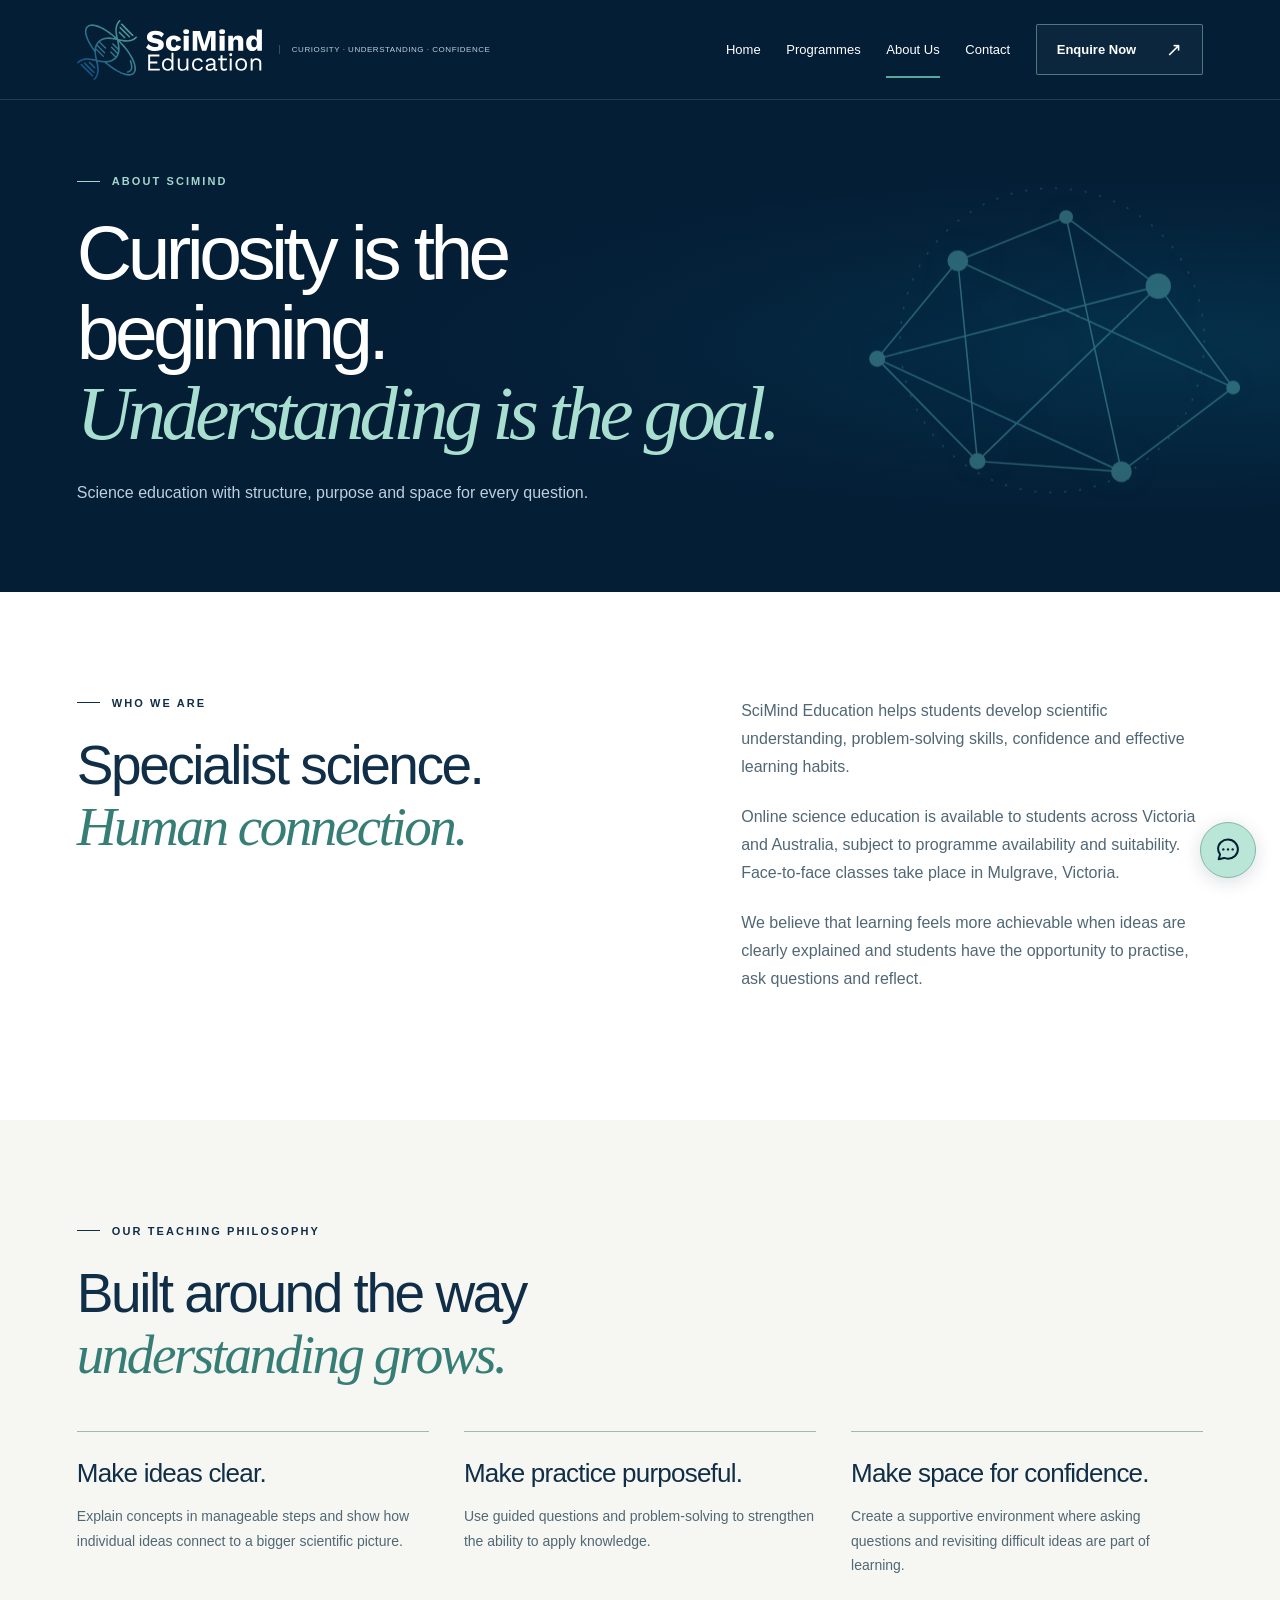
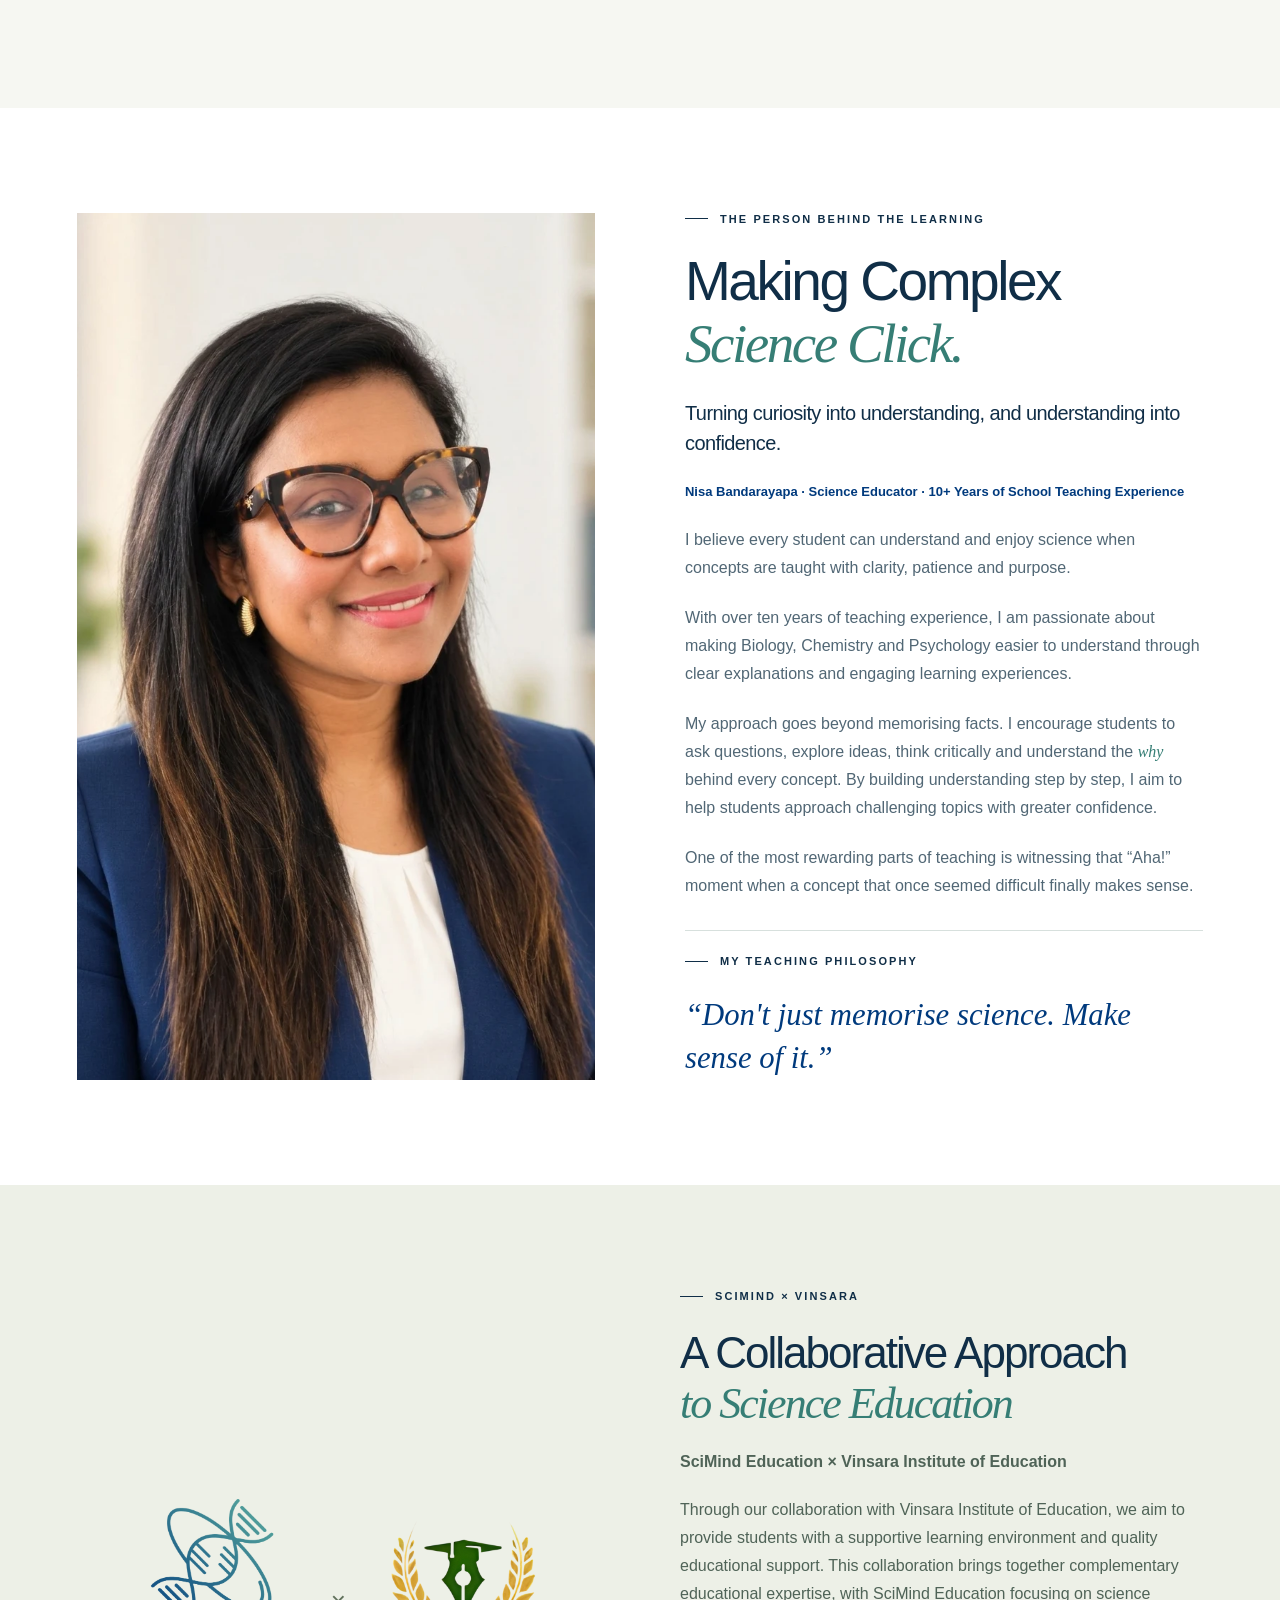
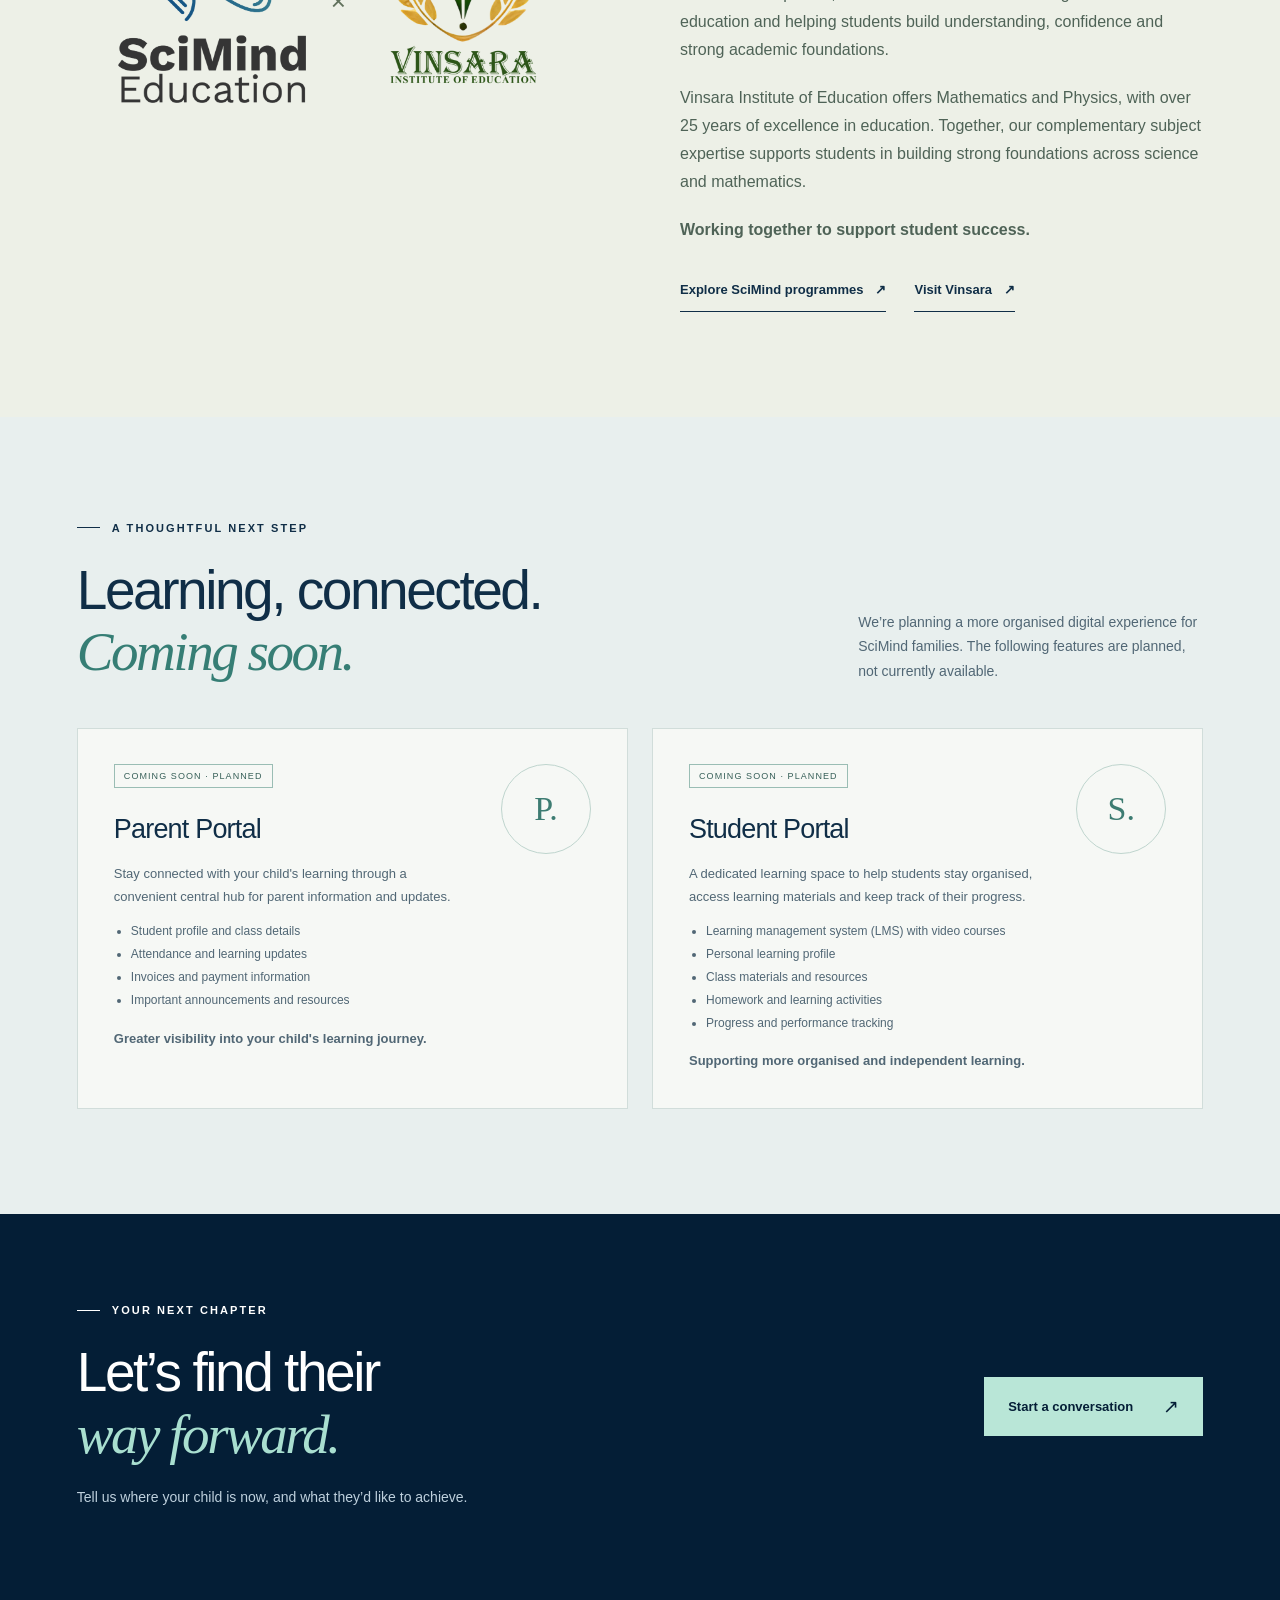
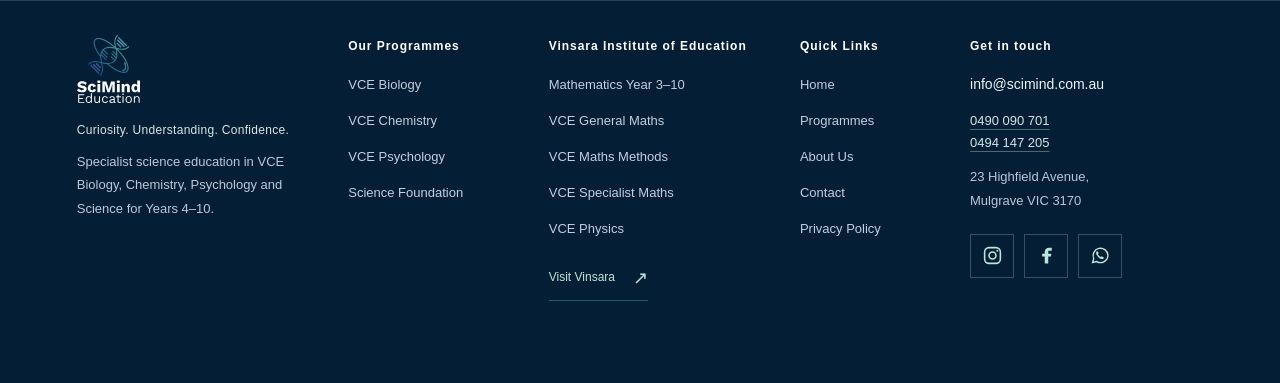
==== site/about.html @ c9511954 "Initial SciMind Education website release" ====
<!doctype html><html lang="en-AU"><head><meta charset="utf-8"><meta name="viewport" content="width=device-width,initial-scale=1"><meta name="robots" content="index,follow"><meta name="theme-color" content="#041e36"><title>About SciMind Education | Our Teaching Approach</title><meta name="description" content="Discover SciMind Education’s approach to science learning. Meet Nisa and explore how we build understanding, confidence and academic progress."><meta property="og:title" content="About SciMind Education | Our Teaching Approach"><meta property="og:description" content="Discover SciMind Education’s approach to science learning. Meet Nisa and explore how we build understanding, confidence and academic progress."><meta property="og:type" content="website"><meta property="og:locale" content="en_AU"><meta name="twitter:card" content="summary_large_image"><link rel="icon" type="image/svg+xml" href="assets/logo/icon.svg"><link rel="stylesheet" href="assets/styles.css"><link rel="stylesheet" href="assets/enquiry-forms.css"><script src="assets/enquiry-config.js" defer></script><script src="assets/enquiry-client.js" defer></script><script src="assets/site.js" defer></script><noscript><style>@media(max-width:760px){.nav{height:auto;flex-wrap:wrap;padding-top:10px}.navlinks{display:flex;position:static;padding:10px 0 20px;flex-direction:row;flex-wrap:wrap}.menu-toggle{display:none}}</style></noscript><style>
/* Focused About-page refinements; shared site styles remain unchanged. */
.teacher-copy .teacher-subtitle{font-size:20px;line-height:1.5;margin-top:24px;color:var(--ink,#102e47)}
.teacher-copy .teacher-credentials{font-size:13px;line-height:1.8;color:var(--navy,#003a7d);font-weight:600}
.teacher-philosophy{border-top:1px solid var(--line,#d7e0dd);padding-top:24px;margin-top:30px}
.teacher-philosophy blockquote{margin:16px 0 0;font-family:Georgia,serif;font-size:clamp(24px,2.4vw,32px);line-height:1.4;font-style:italic;color:var(--navy,#003a7d)}
.about-collab-logos{text-align:center}
.about-collab-logos .collab-scimind-logo{display:block;width:145px;max-width:45%;height:auto;margin-inline:auto}
.about-collab-logos .collab-times{display:block;margin:24px 0;font-size:26px;color:#61715c;font-weight:400}
.about-collab-logos img{display:block}
.portals .portal-card{align-items:start}

/* Replacement assets:
   assets/images/nisa-portrait.webp — 1080 × 1920 portrait.
   assets/logo/scimind-vertical.png — transparent 600 × 800 canvas.
   assets/logo/vinsara-vertical.png — transparent 600 × 800 canvas.
   Keep original logo proportions and colours; centre artwork with minimal padding.
*/
.teacher{align-items:stretch}
.teacher .nisa-portrait{min-height:620px;height:100%;align-self:stretch}
.nisa-portrait>img{object-fit:cover;object-position:center 25%}
.nisa-portrait>img[hidden]{display:none}
.nisa-portrait.portrait-loaded .teacher-monogram,.nisa-portrait.portrait-loaded small{display:none}
.about-collab-logos{display:grid;grid-template-columns:minmax(0,1fr) 24px minmax(0,1fr);align-items:center;gap:20px;width:100%;max-width:440px;margin-inline:auto;padding:0;background:transparent;border:0}
.about-collab-logos .collab-times{margin:0;font-size:26px}
.collab-logo-slot{position:relative;aspect-ratio:3/4;display:grid;place-items:center}
.about-collab-logos .collab-logo-slot img{display:block;width:100%;height:100%;object-fit:contain;position:absolute;inset:0}
.collab-logo-slot img[hidden],.collab-logo-fallback[hidden]{display:none!important}
.collab-logo-fallback{font-size:16px;line-height:1.5;color:var(--navy,#003a7d)}
.collab-logo-fallback small{display:block;margin-top:10px;font-size:11px;color:var(--muted,#516775)}
.collab-links{display:flex;flex-wrap:wrap;align-items:center;gap:12px 28px;margin-top:24px}
.collab-links .text-link{min-height:44px;display:inline-flex;align-items:center;gap:12px}
@media(max-width:760px){
.teacher .nisa-portrait{min-height:0;height:auto;aspect-ratio:9/16;width:100%;max-width:430px;justify-self:center}
.about-collab-logos{max-width:360px;gap:14px}
}
</style>
<meta property="og:site_name" content="SciMind Education">

<link rel="canonical" href="https://scimind.com.au/about.html">
<meta property="og:url" content="https://scimind.com.au/about.html">
<meta property="og:image" content="https://scimind.com.au/assets/video/hero-poster.jpg">
<meta property="og:image:width" content="1280">
<meta property="og:image:height" content="720">
<meta property="og:image:type" content="image/jpeg">
<meta property="og:image:alt" content="Illustrated science laboratory from the SciMind website">
<meta name="twitter:image" content="https://scimind.com.au/assets/video/hero-poster.jpg">
<meta name="twitter:image:alt" content="Illustrated science laboratory from the SciMind website">
<script type="application/ld+json">
{
  "@context": "https://schema.org",
  "@graph": [
    {
      "@type": "EducationalOrganization",
      "name": "SciMind Education",
      "description": "Science education in VCE Biology, Chemistry, Psychology, General Science and VCE preparation. Online science education is available to students across Victoria and Australia, subject to programme availability and suitability. Face-to-face classes take place in Mulgrave, Victoria.",
      "email": "info@scimind.com.au",
      "address": {
        "@type": "PostalAddress",
        "streetAddress": "23 Highfield Avenue",
        "addressLocality": "Mulgrave",
        "addressRegion": "VIC",
        "postalCode": "3170",
        "addressCountry": "AU"
      },
      "sameAs": [
        "https://www.instagram.com/scimindedu?utm_source=ig_web_button_share_sheet&xtok=ZDNlZDc0MzIxNw==",
        "https://www.facebook.com/profile.php?id=61566123998705"
      ],
      "@id": "https://scimind.com.au/#organisation",
      "url": "https://scimind.com.au/",
      "logo": "https://scimind.com.au/assets/logo/scimind-vertical.png",
      "areaServed": {
        "@type": "Country",
        "name": "Australia"
      }
    }
  ]
}
</script>
<link rel="stylesheet" href="assets/interior-heroes.css">
</head><body><a class="skip" href="#main">Skip to content</a><header class="header"><div class="wrap nav"><a class="brand" href="index.html" aria-label="SciMind Education home"><img class="header-logo" src="assets/logo/scimind-header.svg" alt="SciMind Education" width="78" height="79"><span class="brand-tag">Curiosity · Understanding · Confidence</span></a><button class="menu-toggle" aria-expanded="false" aria-controls="navigation">Menu <span aria-hidden="true">☰</span></button><nav class="navlinks" id="navigation" aria-label="Main navigation"><a href="index.html">Home</a><a href="programmes.html">Programmes</a><a href="about.html" aria-current="page">About Us</a><a href="contact.html">Contact</a><a class="button outline" href="contact.html#enquiry">Enquire Now<span class="arrow" aria-hidden="true">↗</span></a></nav></div></header><main id="main" tabindex="-1"><section class="page-hero sm-interior-hero sm-interior-about"><div class="sm-hero-art" aria-hidden="true"><svg viewBox="0 0 460 400" aria-hidden="true" focusable="false"><g fill="none" stroke="currentColor" stroke-width="1.3"><path d="M80 211 150 126 244 88 324 148 389 236 292 309 167 300Z"/><path d="m150 126 17 174m77-212 48 221m32-161-157 152m-87-89 212 98M80 211l244-63M150 126l239 110"/><circle cx="232" cy="195" r="132" stroke-dasharray="2 11" opacity=".55"/></g><g fill="currentColor"><circle cx="80" cy="211" r="7"/><circle cx="150" cy="126" r="9"/><circle cx="244" cy="88" r="6"/><circle cx="324" cy="148" r="11"/><circle cx="389" cy="236" r="6"/><circle cx="292" cy="309" r="9"/><circle cx="167" cy="300" r="7"/></g></svg></div><div class="wrap sm-interior-content"><div class="eyebrow">About SciMind</div><h1>Curiosity is the beginning.<br><em>Understanding is the goal.</em></h1><p>Science education with structure, purpose and space for every question.</p></div></section><section class="section white"><div class="wrap intro"><div><div class="eyebrow">Who we are</div><h2>Specialist science.<br><em>Human connection.</em></h2></div><div><p>SciMind Education helps students develop scientific understanding, problem-solving skills, confidence and effective learning habits.</p><p>Online science education is available to students across Victoria and Australia, subject to programme availability and suitability. Face-to-face classes take place in Mulgrave, Victoria.</p><p>We believe that learning feels more achievable when ideas are clearly explained and students have the opportunity to practise, ask questions and reflect.</p></div></div></section><section class="section"><div class="wrap"><div class="eyebrow">Our teaching philosophy</div><h2>Built around the way<br><em>understanding grows.</em></h2><div class="principles"><article><h3>Make ideas clear.</h3><p>Explain concepts in manageable steps and show how individual ideas connect to a bigger scientific picture.</p></article><article><h3>Make practice purposeful.</h3><p>Use guided questions and problem-solving to strengthen the ability to apply knowledge.</p></article><article><h3>Make space for confidence.</h3><p>Create a supportive environment where asking questions and revisiting difficult ideas are part of learning.</p></article></div></div></section><section class="section white"><div class="wrap"><div class="teacher"><div class="teacher-visual nisa-portrait" role="img" aria-label="Placeholder for an approved portrait of Nisa"><span class="teacher-monogram" aria-hidden="true">N.</span><small>Portrait placeholder / Meet Nisa</small><img src="assets/images/nisa-portrait.webp" alt="Nisa Bandarayapa, Science Educator" width="1080" height="1920" loading="lazy" decoding="async" onload="this.parentElement.classList.add('portrait-loaded');this.parentElement.removeAttribute('role');this.parentElement.removeAttribute('aria-label')" onerror="this.hidden=true"></div><div class="teacher-copy">
<div class="eyebrow">The person behind the learning</div>
<h2>Making Complex<br><em>Science Click.</em></h2>
<h3 class="teacher-subtitle">Turning curiosity into understanding, and understanding into confidence.</h3>
<p class="teacher-credentials">Nisa Bandarayapa · Science Educator · 10+ Years of School Teaching Experience</p>
<p>I believe every student can understand and enjoy science when concepts are taught with clarity, patience and purpose.</p>
<p>With over ten years of teaching experience, I am passionate about making Biology, Chemistry and Psychology easier to understand through clear explanations and engaging learning experiences.</p>
<p>My approach goes beyond memorising facts. I encourage students to ask questions, explore ideas, think critically and understand the <em>why</em> behind every concept. By building understanding step by step, I aim to help students approach challenging topics with greater confidence.</p>
<p>One of the most rewarding parts of teaching is witnessing that “Aha!” moment when a concept that once seemed difficult finally makes sense.</p>
<div class="teacher-philosophy"><h3 class="eyebrow">My teaching philosophy</h3><blockquote>“Don't just memorise science. Make sense of it.”</blockquote></div>
</div></div></div></section><section class="section collab"><div class="wrap collab-grid">
<div class="about-collab-logos" aria-label="SciMind Education and Vinsara Institute of Education">
<div class="collab-logo-slot"><img src="assets/logo/scimind-vertical.png" alt="SciMind Education" width="600" height="800" loading="lazy" onload="this.nextElementSibling.hidden=true" onerror="this.hidden=true"><span class="collab-logo-fallback">SciMind Education<small>Vertical logo to be supplied</small></span></div>
<span class="collab-times" aria-hidden="true">×</span>
<div class="collab-logo-slot"><img src="assets/logo/vinsara-vertical.png" alt="Vinsara Institute of Education" width="600" height="800" loading="lazy" onload="this.nextElementSibling.hidden=true" onerror="this.hidden=true"><span class="collab-logo-fallback">Vinsara Institute of Education<small>Vertical logo to be supplied</small></span></div>
</div>
<div><div class="eyebrow">SciMind × Vinsara</div>
<h2>A Collaborative Approach<br><em>to Science Education</em></h2>
<p><strong>SciMind Education × Vinsara Institute of Education</strong></p>
<p>Through our collaboration with Vinsara Institute of Education, we aim to provide students with a supportive learning environment and quality educational support. This collaboration brings together complementary educational expertise, with SciMind Education focusing on science education and helping students build understanding, confidence and strong academic foundations.</p>
<p>Vinsara Institute of Education offers Mathematics and Physics, with over 25 years of excellence in education. Together, our complementary subject expertise supports students in building strong foundations across science and mathematics.</p>
<p><strong>Working together to support student success.</strong></p>
<div class="collab-links"><a class="text-link" href="programmes.html">Explore SciMind programmes <span aria-hidden="true">↗</span></a><a class="text-link" href="https://vinsara.com.au/index.html">Visit Vinsara <span aria-hidden="true">↗</span></a></div>
</div></div></section><section class="section portals"><div class="wrap"><div class="section-head"><div><div class="eyebrow">A thoughtful next step</div><h2>Learning, connected.<br><em>Coming soon.</em></h2></div><p>We’re planning a more organised digital experience for SciMind families. The following features are planned, not currently available.</p></div><div class="portal-grid"><article class="portal-card"><div><span class="pill">Coming soon · Planned</span><h3>Parent Portal</h3><p>Stay connected with your child's learning through a convenient central hub for parent information and updates.</p><ul><li>Student profile and class details</li><li>Attendance and learning updates</li><li>Invoices and payment information</li><li>Important announcements and resources</li></ul><p><strong>Greater visibility into your child's learning journey.</strong></p></div><div class="portal-icon" aria-hidden="true">P.</div></article><article class="portal-card"><div><span class="pill">Coming soon · Planned</span><h3>Student Portal</h3><p>A dedicated learning space to help students stay organised, access learning materials and keep track of their progress.</p><ul><li>Learning management system (LMS) with video courses</li><li>Personal learning profile</li><li>Class materials and resources</li><li>Homework and learning activities</li><li>Progress and performance tracking</li></ul><p><strong>Supporting more organised and independent learning.</strong></p></div><div class="portal-icon" aria-hidden="true">S.</div></article></div></div></section><section class="cta"><div class="wrap"><div><div class="eyebrow">Your next chapter</div><h2>Let’s find their<br><em>way forward.</em></h2><p>Tell us where your child is now, and what they’d like to achieve.</p></div><a class="button primary" href="contact.html#enquiry">Start a conversation<span class="arrow" aria-hidden="true">↗</span></a></div></section></main><a class="floating-enquiry button primary" href="contact.html#enquiry">Contact for more details <span aria-hidden="true">↗</span></a><footer class="footer site-footer">
  <div class="wrap">
    <div class="sf-columns">
      <div class="sf-brand">
        <a class="sf-brand-link" href="index.html" aria-label="SciMind Education home"><img src="assets/logo/white-and-color.svg" alt="SciMind Education" width="250" height="270" loading="lazy"></a>
        <p class="sf-tagline">Curiosity. Understanding. Confidence.</p>
        <p class="sf-description">Specialist science education in VCE Biology, Chemistry, Psychology and Science for Years 4–10.</p>
      </div>
      <nav class="sf-nav" aria-label="Footer programmes">
        <h2>Our Programmes</h2>
        <ul><li><a href="programmes.html#bio">VCE Biology</a></li><li><a href="programmes.html#chem">VCE Chemistry</a></li><li><a href="programmes.html#psych">VCE Psychology</a></li><li><a href="programmes.html#foundations">Science Foundation</a></li></ul>
      </nav>
      <div class="sf-partner sf-nav">
          <h2>Vinsara Institute of Education</h2>
          <ul class="sf-vinsara-list">
            <li>Mathematics Year 3–10</li>
            <li>VCE General Maths</li>
            <li>VCE Maths Methods</li>
            <li>VCE Specialist Maths</li>
            <li>VCE Physics</li>
          </ul>
          <a href="https://vinsara.com.au/index.html"
            target="_blank"
            rel="noopener noreferrer"
            aria-label="Visit Vinsara website (opens in a new tab)">
            Visit Vinsara <span aria-hidden="true">↗</span>
          </a>
        </div>
      <nav class="sf-nav" aria-label="Footer quick links">
        <h2>Quick Links</h2>
        <ul><li><a href="index.html">Home</a></li><li><a href="programmes.html">Programmes</a></li><li><a href="about.html">About Us</a></li><li><a href="contact.html">Contact</a></li><li><a href="privacy.html">Privacy Policy</a></li></ul>
      </nav>
      <div class="sf-contact">
        <h2>Get in touch</h2>
        <a class="sf-email" href="mailto:info@scimind.com.au">info@scimind.com.au</a>
<div class="sf-phone-links" aria-label="Telephone contacts"><a href="tel:+61490090701">0490 090 701</a><a href="tel:+61494147205">0494 147 205</a></div>
        <address>23 Highfield Avenue,<br>Mulgrave VIC 3170</address>
        <nav class="sf-social" aria-label="SciMind social channels">
          <a href="https://www.instagram.com/scimindedu?utm_source=ig_web_button_share_sheet&amp;xtok=ZDNlZDc0MzIxNw==" target="_blank" rel="noopener noreferrer" aria-label="SciMind on Instagram (opens in a new tab)" title="Instagram — opens in a new tab"><svg viewBox="0 0 24 24" width="21" height="21" aria-hidden="true" focusable="false"><rect x="3" y="3" width="18" height="18" rx="5" fill="none" stroke="currentColor" stroke-width="1.8"/><circle cx="12" cy="12" r="4" fill="none" stroke="currentColor" stroke-width="1.8"/><circle cx="17.5" cy="6.5" r="1.2" fill="currentColor"/></svg></a>
          <a href="https://www.facebook.com/profile.php?id=61566123998705" target="_blank" rel="noopener noreferrer" aria-label="SciMind on Facebook (opens in a new tab)" title="Facebook — opens in a new tab"><svg viewBox="0 0 24 24" width="21" height="21" aria-hidden="true" focusable="false"><path fill="currentColor" d="M14 21v-8h3l.5-3H14V8c0-1 .3-1.5 1.5-1.5H18V3.2c-.5-.1-1.9-.2-3-.2-3 0-5 1.8-5 5v2H7v3h3v8z"/></svg></a>
          <a href="https://wa.me/61490090701" target="_blank" rel="noopener noreferrer" aria-label="Contact SciMind on WhatsApp (opens in a new tab)" title="WhatsApp — opens in a new tab"><svg viewBox="0 0 24 24" width="21" height="21" aria-hidden="true" focusable="false"><path d="M20.5 11.5a8.5 8.5 0 0 1-12.8 7.4L3 20l1.2-4.5a8.5 8.5 0 1 1 16.3-4z" fill="none" stroke="currentColor" stroke-width="1.6"/><path d="M8 7c-.5 0-1 1-1 2 0 3 4 7 7 7 1 0 2-1 2-1.5l-2.5-1.7-1 1c-1.5-.5-3-2-3.5-3.5l1-1L8.5 7z" fill="currentColor"/></svg></a>
        </nav>
      </div>      
</footer></body></html>
---- site/assets/styles.css ----
:root{--navy:#003a7d;--teal:#0b81a2;--green:#59a89c;--ink:#102e47;--night:#041e36;--paper:#f6f7f2;--line:#d7e0dd;--muted:#516775;--mint:#b9e6d7}*{box-sizing:border-box}html{scroll-behavior:smooth;scroll-padding-top:100px}body{margin:0;background:var(--paper);color:var(--ink);font-family:Arial,Helvetica,sans-serif;-webkit-font-smoothing:antialiased}a{color:inherit;text-decoration:none}button,select{font:inherit}button,a,select{-webkit-tap-highlight-color:transparent}a:focus-visible,button:focus-visible,select:focus-visible{outline:3px solid #d79e30;outline-offset:6px}button{cursor:pointer}img,svg{max-width:100%;display:block}button{color:inherit}p{line-height:1.75}h1,h2,h3,p{margin:0}h1,h2,h3{font-weight:500}h1{font-size:clamp(48px,5.9vw,88px);line-height:1.04;letter-spacing:-.06em}h2{font-size:clamp(35px,4.3vw,62px);line-height:1.12;letter-spacing:-.045em}h3{font-size:26px;letter-spacing:-.03em;line-height:1.25}em{font-family:Georgia,serif;font-weight:400;color:var(--green)}.wrap{width:min(1240px,88%);margin:auto}.eyebrow{font-size:11px;letter-spacing:.19em;text-transform:uppercase;font-weight:700;display:flex;align-items:center;gap:12px;margin-bottom:26px}.eyebrow:before{content:'';width:23px;height:1px;background:currentColor}.small{font-size:13px;line-height:1.7}.muted{color:var(--muted)}.skip{position:fixed;top:-100px;left:20px;background:white;color:var(--navy);padding:15px;z-index:99}.skip:focus{top:10px}.header{background:var(--night);color:white;border-bottom:1px solid #ffffff20}.nav{height:101px;display:flex;align-items:center;justify-content:space-between;gap:30px}.brand{display:flex;align-items:center;gap:14px}.brand img{width:78px;height:79px;object-fit:contain}.brand-tag{border-left:1px solid #ffffff35;padding-left:17px;font-size:9px;letter-spacing:.16em;line-height:1.8;text-transform:uppercase;color:#bdd0dd}.navlinks{display:flex;align-items:center;gap:32px;font-size:13px}.navlinks>a:not(.button){padding:13px 0;position:relative}.navlinks a[aria-current=page]:after{content:'';position:absolute;height:2px;left:0;right:0;bottom:4px;background:var(--green)}.navlinks a:hover{color:var(--mint)}.button{display:inline-flex;align-items:center;justify-content:space-between;gap:30px;padding:17px 23px;border:1px solid transparent;font-size:13px;font-weight:600;min-height:49px;transition:background .2s,transform .2s}.button:hover{transform:translateY(-2px)}.button.primary{background:var(--mint);color:var(--night)}.button.primary:hover{background:#d4f1e6}.button.outline{border-color:#ffffff50;color:white}.button.dark{background:var(--navy);color:white}.button.light-outline{border-color:#b9c9cb;color:var(--ink)}.arrow{font-size:19px;font-weight:400}.menu-toggle{display:none;background:transparent;border:1px solid #ffffff50;padding:12px}.hero{background:var(--night);color:white;overflow:hidden;position:relative}.hero-grid{display:grid;grid-template-columns:1fr 1.18fr;align-items:center;min-height:690px;gap:12px}.hero-copy{padding:65px 0 95px;position:relative;z-index:2}.hero .eyebrow{color:#a6cecb}.hero h1 em{color:#9ed9cb}.hero-copy>p{color:#becdd9;max-width:415px;font-size:15px;margin-top:29px}.actions{display:flex;gap:14px;flex-wrap:wrap;margin-top:34px}.hero-foot{border-top:1px solid #ffffff20;display:flex;align-items:center;justify-content:space-between;padding:23px 0;color:#adbdc9;font-size:10px;text-transform:uppercase;letter-spacing:.14em}.hero-foot .dot{width:6px;height:6px;background:var(--green);border-radius:50%;display:inline-block;margin-right:9px}.scene-box{position:relative;margin-right:-75px}.scene{width:100%;filter:drop-shadow(0 20px 40px #0004)}.scene-caption{position:absolute;left:20%;bottom:8%;font-size:9px;letter-spacing:.15em;color:#9dc6cf;text-transform:uppercase}.scene-toggle{position:absolute;right:12%;bottom:7%;border:1px solid #83b0bc60;border-radius:50%;background:#082a42;color:#c2dfe4;width:38px;height:38px;font-size:13px}.floating{animation:float 7s ease-in-out infinite;transform-box:fill-box;transform-origin:center}.float-delay{animation-delay:-3s}.pulse{animation:pulse 5s ease-in-out infinite}.scene-paused *{animation-play-state:paused!important}@keyframes float{50%{transform:translateY(-12px)}}@keyframes pulse{50%{opacity:.5}}.section{padding:105px 0}.section.white{background:#fff}.section-head{display:flex;align-items:flex-end;justify-content:space-between;gap:45px;margin-bottom:45px}.section-head h2{max-width:650px}.section-head p{max-width:345px;color:var(--muted);font-size:14px}.intro{display:grid;grid-template-columns:1.2fr 1fr;gap:110px}.intro p{font-size:16px;color:var(--muted);margin-bottom:22px}.text-link{display:inline-flex;align-items:center;gap:24px;padding:12px 0;border-bottom:1px solid var(--ink);font-size:13px;font-weight:600}.program-grid{display:grid;grid-template-columns:repeat(4,1fr);border-top:1px solid var(--line);border-bottom:1px solid var(--line)}.program-card{padding:25px 24px 28px;border-right:1px solid var(--line);position:relative;transition:background .25s}.program-card:first-child{border-left:1px solid var(--line)}.program-card:hover{background:#eaf0eb}.program-card .ordinal{font-family:monospace;font-size:11px;color:var(--muted)}.program-card .art{height:175px;margin:0 0 18px}.program-card h3{font-size:23px}.program-card p{font-size:13px;color:var(--muted);margin-top:15px;min-height:70px}.program-card .card-link{display:flex;align-items:center;justify-content:space-between;margin-top:25px;font-size:11px;text-transform:uppercase;letter-spacing:.08em;padding:10px 0}.art svg{width:100%;height:100%}.learning{background:var(--navy);color:white}.learning-grid{display:grid;grid-template-columns:1.05fr 1fr;gap:100px}.learning .eyebrow{color:#b7d9de}.learning h2 em{color:var(--mint)}.learning>div>div>p{margin-top:24px;color:#c4d7e4;max-width:440px}.steps{border-top:1px solid #ffffff30}.step{display:grid;grid-template-columns:45px 1fr;gap:20px;padding:26px 0;border-bottom:1px solid #ffffff30}.step>span{color:#97d1c9;font-family:Georgia,serif;font-size:22px}.step h3{font-size:22px}.step p{font-size:13px;color:#c1d4e2;margin-top:9px}.teacher{display:grid;grid-template-columns:1fr 1fr;gap:90px;align-items:center}.teacher-visual{min-height:420px;background:#dce8e2;position:relative;display:grid;place-items:center;overflow:hidden}.teacher-visual:before{content:'';position:absolute;width:300px;height:300px;border:1px solid #7aaba580;border-radius:50%;left:-90px;top:50px}.teacher-monogram{font-family:Georgia,serif;font-size:180px;font-style:italic;line-height:1;color:#628f87;position:relative}.teacher-visual small{position:absolute;left:25px;bottom:25px;right:25px;font-size:10px;text-transform:uppercase;letter-spacing:.12em;color:#355b56}.teacher-copy p{color:var(--muted);margin:22px 0}.note{border-left:2px solid var(--green);padding:12px 17px;background:#e9efeb;color:#395b5b;font-size:12px;line-height:1.7;margin:22px 0}.collab{background:#edf0e7}.collab-grid{display:grid;grid-template-columns:1fr 1fr;gap:80px;align-items:center}.collab-brand{padding:50px 35px;background:#f9faf5;border:1px solid #cdd4c6;position:relative}.collab-brand:before{content:'';height:3px;background:#b49b5a;position:absolute;top:0;left:0;width:80px}.collab-brand img{width:100%;height:auto}.collab-brand p{margin-top:28px;font-size:11px;letter-spacing:.13em;text-transform:uppercase;color:#50633d}.collab h2{font-size:44px}.collab p{color:#4f6357;margin-top:20px}.testimonials{background:#fff}.quote-grid{display:grid;grid-template-columns:1fr 1.6fr;gap:90px}.quote-card{padding:5px 0}.quote-symbol{font:80px/.8 Georgia,serif;color:var(--green)}blockquote{font-family:Georgia,serif;font-size:clamp(25px,3vw,38px);line-height:1.4;margin:15px 0 25px}.quote-status{font-size:10px;letter-spacing:.12em;color:var(--muted);text-transform:uppercase}.quote-controls{display:flex;align-items:center;gap:12px;margin-top:25px}.quote-controls button{width:46px;height:46px;background:white;border:1px solid #c4d4cf}.quote-controls button:hover{background:var(--paper)}.quote-count{font-size:12px;color:var(--muted);margin-left:10px}.quote-card.change{animation:quote-in .35s ease-out}@keyframes quote-in{from{opacity:.2;transform:translateX(8px)}to{opacity:1;transform:none}}.portals{background:#e8efee}.portal-grid{display:grid;grid-template-columns:1fr 1fr;gap:24px}.portal-card{background:#f6f8f5;padding:35px 36px;display:grid;grid-template-columns:1fr 90px;gap:20px;border:1px solid #d1ddda}.pill{font-size:9px;text-transform:uppercase;letter-spacing:.12em;border:1px solid #9abdb4;color:#365f58;padding:6px 9px;display:inline-block;margin-bottom:25px}.portal-card h3{font-size:27px}.portal-card p{font-size:13px;color:var(--muted);margin-top:16px;max-width:350px}.portal-card ul{padding-left:17px;color:var(--muted);font-size:12px;line-height:1.9}.portal-icon{height:90px;border:1px solid #bfd5ce;border-radius:50%;display:grid;place-items:center;font-family:Georgia,serif;font-size:34px;color:#3d7c72}.cta{background:var(--night);color:white;padding:90px 0}.cta .wrap{display:flex;align-items:center;justify-content:space-between;gap:50px}.cta h2{max-width:650px}.cta p{color:#bed0dd;margin-top:20px;font-size:14px}.footer{background:var(--night);color:#bed0dd;border-top:1px solid #ffffff25}.footer-main{display:flex;justify-content:space-between;align-items:center;padding:40px 0;gap:35px}.footer-logo{width:77px}.footer-links{display:flex;flex-wrap:wrap;gap:25px;font-size:12px}.footer-bottom{border-top:1px solid #ffffff20;padding:20px 0;display:flex;justify-content:space-between;font-size:10px;gap:25px}.page-hero{background:var(--night);color:white;padding:75px 0 85px;position:relative;overflow:hidden}.page-hero h1{max-width:900px;font-size:clamp(45px,6vw,78px)}.page-hero p{max-width:580px;color:#bed0dd;margin-top:25px}.page-hero .eyebrow{color:#a4d6cc}.subnav{display:flex;flex-wrap:wrap;gap:10px;margin-top:35px}.subnav a{border:1px solid #ffffff40;padding:12px 18px;font-size:12px}.subnav a:hover{background:#ffffff12}.programme-detail{display:grid;grid-template-columns:.8fr 1.2fr;gap:80px;align-items:center;padding:75px 0;border-bottom:1px solid var(--line)}.programme-detail:nth-child(even){direction:rtl}.programme-detail:nth-child(even)>*{direction:ltr}.programme-visual{background:#e3ebe6;padding:35px;min-height:330px;display:grid;place-items:center}.programme-visual svg{width:100%;height:260px}.programme-detail h2{font-size:43px}.programme-detail p{margin-top:22px;color:var(--muted)}.programme-detail ul{padding-left:18px;color:var(--muted);font-size:14px;line-height:1.9}.programme-detail .note{margin:20px 0}.principles{display:grid;grid-template-columns:repeat(3,1fr);gap:35px;margin-top:45px}.principles article{border-top:1px solid #9db9b0;padding:25px 0}.principles p{color:var(--muted);font-size:14px;margin-top:15px}.contact-grid{display:grid;grid-template-columns:1.3fr 1fr;gap:80px}.contact-email{font-size:clamp(21px,3vw,38px);border-bottom:1px solid #9cb3b5;display:inline-block;padding:20px 0;margin:15px 0 25px;word-break:break-word}.enquiry-panel{padding:35px;background:#e6eeea}.enquiry-panel label{display:block;font-size:13px;margin-bottom:12px}.enquiry-panel select{width:100%;padding:14px;background:white;border:1px solid #a7bdb6;color:var(--ink);margin-bottom:20px;min-height:49px}.enquiry-panel .button{width:100%}.enquiry-panel p{font-size:12px;color:var(--muted);margin-top:18px}.contact-grid ol{padding-left:20px;line-height:2;color:var(--muted)}.policy{max-width:780px;margin:auto}.policy h2{font-size:27px;margin:40px 0 15px}.policy p,.policy li{color:var(--muted);font-size:15px;line-height:1.8}.policy ul{padding-left:20px}.review-badge{background:#fff2d6;color:#684d18;padding:15px 20px;font-size:12px;line-height:1.6;border-left:3px solid #bd913b}.review-bar{background:#f6e9ca;color:#614c22;padding:8px 5%;font-size:10px;text-align:center;letter-spacing:.03em}.review-bar a{text-decoration:underline}.no-js-only{padding:15px}.preview-notice{position:fixed;bottom:15px;left:15px;background:#fff8e9;color:#654e1e;border:1px solid #d9c896;padding:10px 15px;font-size:11px;z-index:90;box-shadow:0 3px 15px #0001}.preview-notice button{margin-left:15px;background:transparent;border:0;padding:4px}.review-panel{padding:60px 0}.review-panel table{border-collapse:collapse;width:100%;font-size:12px}.review-panel td,.review-panel th{text-align:left;padding:14px;border-bottom:1px solid #ccd5d0;line-height:1.6}.review-panel h2{font-size:32px;margin:35px 0 20px}.review-panel li{line-height:1.9;font-size:14px}body:has(.review-panel){background:var(--paper)}
@media(min-width:1550px){.hero-grid{min-height:760px}.scene-box{margin-right:-90px}}
@media(max-width:1050px){.brand-tag{display:none}.navlinks{gap:22px}.hero-grid{grid-template-columns:1fr 1fr;min-height:620px}.hero-copy{padding:60px 0}.hero h1{font-size:62px}.scene-box{margin-right:-90px;margin-left:-30px}.intro,.teacher,.collab-grid,.learning-grid,.quote-grid,.contact-grid{gap:45px}.program-card{padding:24px 16px}.program-card h3{font-size:21px}.program-card p{min-height:95px}.programme-detail{gap:45px}.portal-card{padding:30px 23px;grid-template-columns:1fr 60px}.portal-icon{height:60px}.hero-foot{letter-spacing:.08em}.section{padding:80px 0}}
@media(max-width:760px){.wrap{width:88%}.nav{height:85px}.brand img{width:65px;height:67px}.menu-toggle{display:block}.navlinks{display:none;position:absolute;top:85px;left:0;right:0;background:var(--night);z-index:20;padding:25px 6%;flex-direction:column;align-items:stretch;gap:12px;border-bottom:1px solid #ffffff30}.navlinks.open{display:flex}.hero-grid{grid-template-columns:1fr;gap:0}.hero-copy{padding:55px 0 15px}.hero h1{font-size:clamp(49px,11vw,72px);max-width:580px}.hero-copy>p{font-size:14px;max-width:430px}.hero .eyebrow{font-size:10px}.scene-box{margin:-10px -25px 0;max-width:600px;width:calc(100% + 50px);justify-self:center}.scene-caption{bottom:7%}.hero-foot{gap:15px;font-size:9px;flex-wrap:wrap;line-height:1.7}.hero-foot>span:last-child{display:none}.section{padding:65px 0}.intro,.teacher,.learning-grid,.collab-grid,.quote-grid,.contact-grid{grid-template-columns:1fr;gap:35px}.intro h2{max-width:550px}.section-head{align-items:flex-start;flex-direction:column;gap:22px;margin-bottom:30px}.section-head p{max-width:100%}.program-grid{grid-template-columns:1fr 1fr}.program-card:nth-child(3){border-left:1px solid var(--line)}.program-card:nth-child(-n+2){border-bottom:1px solid var(--line)}.program-card .art{height:150px}.program-card p{min-height:75px;font-size:12px}.program-card h3{font-size:21px}.program-card .card-link{font-size:10px;letter-spacing:0}.teacher-visual{min-height:330px}.collab-brand{padding:35px 20px}.collab h2{font-size:36px}.portal-grid{grid-template-columns:1fr}.portal-card{grid-template-columns:1fr 65px}.cta{padding:60px 0}.cta .wrap{align-items:flex-start;flex-direction:column;gap:30px}.footer-main{align-items:flex-start;gap:30px}.footer-links{gap:18px;max-width:220px;line-height:1.7}.footer-bottom{font-size:9px;line-height:1.7;flex-direction:column;gap:8px}.page-hero{padding:55px 0 60px}.page-hero p{font-size:14px}.programme-detail,.programme-detail:nth-child(even){direction:ltr;grid-template-columns:1fr;gap:30px;padding:50px 0}.programme-visual{min-height:250px}.programme-visual svg{height:210px}.programme-detail h2{font-size:36px}.principles{grid-template-columns:1fr;gap:10px}.review-panel table{display:block;overflow-x:auto}.quote-grid h2{max-width:350px}.hero .actions{gap:10px}.button{gap:18px;padding:16px 19px}}
@media(prefers-reduced-motion:reduce){html{scroll-behavior:auto}*,*:before,*:after{animation:none!important;transition:none!important}.scene-toggle{display:none}}
@media print{.header,.footer,.scene-toggle,.actions,.preview-notice{display:none}.hero,.learning,.cta,.page-hero{background:#fff;color:#102e47}.hero-copy>p,.page-hero p{color:#516775}.section{padding:35px 0}}
.teacher-visual>img{width:100%;height:100%;object-fit:cover;position:absolute;inset:0}.teacher-visual:has(>img):before{display:none}
/* Contrast-safe editorial accents across light and dark sections. */
em{color:#367e75}.hero h1 em,.learning h2 em,.cta h2 em,.page-hero h1 em{color:#a9dfd0}
/* Focused enhancement layer: keep the original composition and design system. */
/* One cinematic stage: full-bleed footage, protected live HTML above it. */
.hero-stage{position:relative;isolation:isolate;background:var(--night)}
.hero-film{position:absolute;inset:0;margin:0;width:100%;height:100%;max-width:none;pointer-events:none;z-index:0}
.film-frame{position:absolute;inset:0;overflow:hidden;border:0;border-radius:0;box-shadow:none;background:var(--night)}
.hero-poster,.hero-video{position:absolute;inset:0;width:100%;height:100%;max-width:none;object-fit:cover;object-position:60% 50%}
.hero-video{opacity:0;transition:opacity .6s}.video-ready .hero-video{opacity:1}
.hero-film:after{content:'';position:absolute;inset:0;background:linear-gradient(90deg,rgba(4,30,54,.99) 0%,rgba(4,30,54,.96) 36%,rgba(4,30,54,.92) 48%,rgba(4,30,54,.4) 64%,rgba(4,30,54,.08) 100%),linear-gradient(0deg,rgba(4,30,54,.98),rgba(4,30,54,.9) 10%,transparent 30%,transparent 82%,rgba(4,30,54,.25));pointer-events:none}
.hero-grid{position:relative;z-index:1}.hero-copy{grid-column:1}
.hero-stage>.scene-caption{left:auto;right:calc(6% + 64px);bottom:34px;z-index:2;color:#c5dedf;font-size:9px;text-shadow:0 1px 4px #041e36}
.hero-stage>.scene-toggle{right:6%;bottom:22px;z-index:3;width:44px;height:44px;background:#041e36d9;border-color:#a6cecb80}
.hero-stage>.scene-toggle[hidden]{display:none}.hero-foot{position:relative;background:var(--night);z-index:2}
.programme-level{font-size:11px;line-height:1.65;letter-spacing:.01em;margin-top:12px;color:#365e66;font-weight:600}
.program-card h3{min-height:58px}.program-card .programme-level{min-height:37px}
.contact-details{margin:0 0 30px;border-bottom:1px solid var(--line);padding-bottom:24px}
.contact-details>div{margin:14px 0}.contact-details span{display:block;font-size:11px;text-transform:uppercase;letter-spacing:.12em;color:var(--muted);margin-bottom:6px}.contact-details address{font-style:normal;line-height:1.7}.contact-details a{display:inline-block;padding:6px 0}
.form-grid{display:grid;grid-template-columns:1fr 1fr;gap:0 18px;margin-top:22px}
.form-field{margin-bottom:20px}.form-field label{display:block;font-size:12px;line-height:1.6;margin-bottom:8px;color:var(--ink)}.optional{font-size:10px;color:var(--muted)}
.form-field input:not([type=checkbox]),.form-field select,.form-field textarea{font:inherit;font-size:14px;line-height:1.5;width:100%;min-height:48px;border:1px solid #9fb9b2;border-radius:0;padding:12px;background:#fff;color:var(--ink);margin:0}
.form-field textarea{resize:vertical;min-height:135px}.form-field textarea::placeholder{color:#667773;font-size:13px}
.form-field input:focus-visible,.form-field textarea:focus-visible{outline:3px solid #bd913b;outline-offset:3px}
.form-field [aria-invalid=true]{border-color:#ab3434!important}.field-error{display:block;color:#8b2727;font-size:12px;line-height:1.5;margin-top:6px}.field-error:empty{display:none}
.form-field .privacy-check{display:flex;gap:12px;align-items:flex-start;cursor:pointer}.privacy-check input{width:19px;height:19px;flex:0 0 19px;margin:3px 0;accent-color:var(--navy)}.privacy-check a{text-decoration:underline;text-underline-offset:3px}
.form-summary,.form-failure{background:#fff0eb;color:#7b3028;border-left:2px solid #ac4d3e;padding:15px;font-size:13px;line-height:1.7;margin:20px 0}.form-success{background:#d8ebe1;color:#254e3b;border-left:2px solid #367e75;padding:15px;font-size:13px;line-height:1.7;margin:20px 0}
#form-status:not(:empty){margin-top:20px;font-size:13px;line-height:1.7}.form-submit{margin-top:22px}.form-submit:disabled{opacity:.65;cursor:wait}.form-trap{position:absolute;width:1px;height:1px;overflow:hidden;clip-path:inset(50%);white-space:nowrap}
#enquiry{scroll-margin-top:24px}.enquiry-panel .note{font-size:12px;line-height:1.7}.enquiry-panel #form-privacy-note{margin:12px 0 0}
.quote-card{min-height:300px;transition:opacity .2s ease,transform .2s ease;touch-action:pan-y;align-self:start}.quote-card blockquote{min-height:110px}.quote-card.quote-out{opacity:0;transform:translateX(-8px)}.quote-card.change{animation:quote-in .45s ease-out}
.quote-controls{flex-wrap:wrap}.quote-controls .quote-play{font-size:15px}.quote-controls button:disabled{opacity:.55;cursor:default}
.quote-dots{display:flex;gap:4px;margin-top:12px}.quote-dot{width:40px;height:40px;display:grid;place-items:center;border:0;background:transparent}.quote-dot span{width:6px;height:6px;border-radius:50%;background:#a6beb6;transition:width .3s,background .3s}.quote-dot[aria-pressed=true] span{width:24px;border-radius:6px;background:#367e75}
@media(max-width:1050px){.contact-grid{grid-template-columns:.85fr 1.15fr}.form-grid{grid-template-columns:1fr}}
@media(max-width:760px){.contact-grid{grid-template-columns:1fr}.quote-card{min-height:300px}.quote-card blockquote{min-height:115px}.enquiry-panel{padding:26px 22px}.program-card h3{min-height:80px}}
@media(prefers-reduced-motion:reduce){.hero-video{display:none!important}.hero-poster{display:block}.quote-card.quote-out{opacity:1;transform:none}}

/* Programme cards share a baseline; each subject keeps its own scientific illustration. */
.program-card{display:flex;flex-direction:column;--subject-accent:var(--navy)}
.program-card:nth-child(2){--subject-accent:var(--teal)}
.program-card:nth-child(3){--subject-accent:var(--green)}
.program-card:nth-child(4){--subject-accent:#367e75}
.program-card:before{content:'';position:absolute;top:0;left:0;right:0;height:3px;background:var(--subject-accent)}
.program-card .art{flex:0 0 175px;margin-top:8px}.program-card h3{min-height:87px}.program-card .programme-level{min-height:37px}
.program-card p{flex:1}.program-card .card-link{margin-top:24px;min-height:44px}.program-card .ordinal{color:var(--subject-accent)}
.collab-brand img{max-width:420px;margin-inline:auto}
@media(min-width:761px) and (max-width:1050px){
 .film-frame{inset:auto 0;top:50%;height:auto;aspect-ratio:16/9;transform:translateY(-50%);-webkit-mask-image:linear-gradient(180deg,transparent,#000 20%,#000 80%,transparent);mask-image:linear-gradient(180deg,transparent,#000 20%,#000 80%,transparent)}
 .hero-poster,.hero-video{object-position:50% 50%}
 .hero h1{font-size:clamp(49px,5.9vw,62px)}
 .hero-stage>.scene-caption{font-size:8px}
}
@media(max-width:760px){
 .hero-grid{display:block;min-height:0;padding-bottom:calc(56.25vw + 34px)}
 .hero-copy{max-width:580px}
 .film-frame{top:auto;bottom:0;height:auto;aspect-ratio:16/9}
 .hero-poster,.hero-video{object-position:50% 50%}
 .hero-film:after{background:linear-gradient(180deg,#041e36 0%,#041e36 50%,rgba(4,30,54,.98) 60%,rgba(4,30,54,.55) 74%,rgba(4,30,54,.08) 87%,rgba(4,30,54,.7) 100%)}
 .hero-stage>.scene-caption{left:6%;right:calc(6% + 58px);bottom:25px;font-size:8px;line-height:1.7}
 .hero-stage>.scene-toggle{right:6%;bottom:17px}
 .program-card .art{flex-basis:150px}.program-card h3{min-height:84px}
}
@media(max-width:760px){.film-frame{-webkit-mask-image:linear-gradient(180deg,transparent,#000 24%,#000 78%,transparent);mask-image:linear-gradient(180deg,transparent,#000 24%,#000 78%,transparent)}}
@media(max-width:380px){.program-card h3{font-size:18px;min-height:95px}.program-card .programme-level{font-size:10px}}

/* Drop-in header identity and persistent enquiry access. */
.brand img.header-logo.is-horizontal{width:200px;height:64px;object-fit:contain;object-position:left center}
.floating-enquiry{position:fixed;right:max(24px,env(safe-area-inset-right));bottom:max(22px,env(safe-area-inset-bottom));z-index:60;border:1px solid #80b8a8;box-shadow:0 5px 18px #041e3626;min-height:50px;padding:14px 20px;font-size:13px;gap:20px;max-width:calc(100vw - 32px)}
.footer{padding-bottom:84px}
:where(a,button,input,select,textarea){scroll-margin-bottom:110px}
@media(max-width:760px){.brand img.header-logo.is-horizontal{width:180px;height:55px}.floating-enquiry{right:16px;bottom:max(16px,env(safe-area-inset-bottom));font-size:12px;min-height:48px;padding:13px 17px}.preview-notice{bottom:80px;max-width:calc(100% - 30px)}}
@media print{.floating-enquiry{display:none}.footer{padding-bottom:0}}

/* Global footer: identical markup on the five public pages; all new styles are scoped. */
.footer.site-footer{background:var(--night,#041e36);color:#c0d0dd;border-top:1px solid #ffffff26;padding-bottom:calc(92px + env(safe-area-inset-bottom,0px))}
.site-footer .sf-columns{display:grid;grid-template-columns:1.2fr .85fr .7fr 1.15fr 1.1fr;gap:clamp(20px,2.2vw,32px);padding:34px 0 28px}
.site-footer .sf-columns>*{min-width:0}
.site-footer .sf-brand-link{display:inline-flex;max-width:100%;align-items:center}
.site-footer .sf-brand-link img{display:block;width:auto;height:68px;max-width:200px;object-fit:contain;object-position:left center}
.site-footer .sf-tagline{color:#d3e9e2;font-size:12px;line-height:1.75;letter-spacing:.025em;margin-top:13px;max-width:270px}
.site-footer .sf-description{font-size:13px;line-height:1.8;color:#b8cad8;margin-top:9px;max-width:275px}
.site-footer .sf-nav h2,.site-footer .sf-contact h2,.site-footer .sf-partner h2{font-size:12px;line-height:1.5;letter-spacing:.08em;font-weight:600;color:#fff;margin:2px 0 12px}
.site-footer .sf-nav ul{list-style:none;padding:0;margin:0}
.site-footer .sf-nav li{margin:0;padding:0}
.site-footer .sf-nav a{display:inline-flex;align-items:center;min-height:36px;font-size:13px;line-height:1.65;padding:6px 0;max-width:100%;overflow-wrap:anywhere}
.site-footer .sf-email{display:inline-flex;align-items:center;min-height:36px;font-size:14px;line-height:1.65;padding:6px 0;color:#edf5f9;overflow-wrap:anywhere;max-width:100%;word-break:normal}
.site-footer .sf-contact address{font-style:normal;font-size:13px;line-height:1.85;margin:13px 0 21px;color:#b8cad8;overflow-wrap:anywhere}
.site-footer .sf-social{display:flex;gap:10px;flex-wrap:wrap}
.site-footer .sf-social a{width:44px;height:44px;display:grid;place-items:center;border:1px solid #ffffff38;color:#b9e6d7;background:transparent}
.site-footer .sf-social a:hover{background:#0b81a22b;border-color:#59a89c;color:#fff}
.site-footer a{transition:color .2s ease,border-color .2s ease,background-color .2s ease}
.site-footer a:hover{color:#fff}
.site-footer a:focus-visible{outline:3px solid #b9e6d7;outline-offset:5px}
.site-footer .sf-legal{border-top:1px solid #ffffff26;display:flex;align-items:center;justify-content:space-between;gap:16px;padding:12px 0 0;color:#aebfcd}
.site-footer .sf-legal p{font-size:11px;line-height:1.8;margin:0}
.site-footer .sf-legal a{display:inline-flex;align-items:center;min-height:36px;padding:7px 0;font-size:11px;line-height:1.8;flex-shrink:0}
.site-footer .sf-partner p{font-size:13px;line-height:1.8;color:#b8cad8;margin:0;max-width:270px}
.site-footer .sf-partner>a{display:inline-flex;align-items:center;gap:18px;min-height:44px;margin-top:10px;font-size:12px;color:#b9e6d7;border-bottom:1px solid #59a89c70}
.site-footer .sf-partner>a:hover{color:#fff;border-color:#b9e6d7}
.site-footer .sf-partner>a span{font-size:18px}
@media(max-width:1100px){.site-footer .sf-columns{grid-template-columns:1fr 1fr;gap:26px 40px}.site-footer .sf-brand{grid-column:1/-1}.site-footer .sf-description{max-width:480px}}
@media(max-width:600px){
.footer.site-footer{padding-bottom:calc(90px + env(safe-area-inset-bottom,0px))}
.site-footer .sf-columns{grid-template-columns:minmax(0,1fr);gap:23px;padding:28px 0 22px}
.site-footer .sf-brand{grid-column:auto}
.site-footer .sf-brand-link img{height:64px;max-width:200px}
.site-footer .sf-tagline{margin-top:14px;max-width:none}
.site-footer .sf-description{margin-top:10px;max-width:370px}
.site-footer .sf-nav h2,.site-footer .sf-contact h2,.site-footer .sf-partner h2{margin-bottom:9px}
.site-footer .sf-nav ul{display:grid;grid-template-columns:minmax(0,1fr) minmax(0,1fr);column-gap:20px}
.site-footer .sf-nav a{min-height:40px}
.site-footer .sf-contact address{margin:10px 0 16px}
.site-footer .sf-legal{align-items:flex-start;flex-direction:column;gap:3px;padding-top:18px}
}
@media(prefers-reduced-motion:reduce){.site-footer a{transition:none}}
@media print{.footer.site-footer{display:none;padding-bottom:0}}

.site-footer .sf-vinsara-list li {
  display: flex;
  align-items: center;
  min-height: 36px;
  padding: 6px 0;
  font-size: 13px;
  line-height: 1.65;
}

/* Keep the programme names on separate lines on mobile. */
@media (max-width: 600px) {
  .site-footer .sf-nav .sf-vinsara-list {
    grid-template-columns: 1fr;
  }

  .site-footer .sf-vinsara-list li {
    min-height: 40px;
  }
}

.footer.site-footer {
  padding-bottom: calc(76px + env(safe-area-inset-bottom, 0px));
}

.site-footer .sf-columns {
  padding-bottom: 6px;
}

.site-footer .sf-legal {
  padding-top: 10px;
}

@media (min-width: 1101px) {
  .site-footer .sf-columns {
    grid-template-columns: 1.2fr .85fr 1.1fr .7fr 1.15fr;
  }
}
---- site/assets/enquiry-forms.css ----
.sm-turnstile{margin:14px 0;min-height:0;max-width:100%;overflow:hidden}.sm-form-consent{display:flex;align-items:flex-start;gap:10px;font-size:13px;line-height:1.5;margin:14px 0;color:inherit}.sm-form-consent input{flex:none;margin-top:4px;accent-color:#0b81a2}.sm-form-consent a{text-decoration:underline;text-underline-offset:3px}.sm-form-consent input:focus-visible{outline:3px solid #59a89c;outline-offset:3px}
---- site/assets/interior-heroes.css ----
/* Interior hero art: light-weight SVG linework, no network assets. */
.sm-interior-hero{isolation:isolate;min-height:310px;background:radial-gradient(ellipse at 90% 50%,rgba(11,129,162,.19),transparent 48%),var(--night)}
.sm-interior-hero .sm-interior-content{position:relative;z-index:2}
.sm-interior-hero .sm-interior-content>h1,.sm-interior-hero .sm-interior-content>p{max-width:min(65%,790px)}
.sm-interior-hero .sm-hero-art{position:absolute;z-index:1;right:max(-40px,calc((100vw - 1350px)/2));top:50%;width:min(42vw,530px);transform:translateY(-50%);color:#62bfc1;opacity:.42;pointer-events:none;filter:drop-shadow(0 0 18px #0b81a23d);animation:sm-art-reveal .9s ease-out both}
.sm-interior-hero .sm-hero-art svg{width:100%;height:auto;animation:sm-art-drift 12s ease-in-out infinite alternate}
.sm-interior-privacy .sm-hero-art{opacity:.25;width:min(35vw,400px)}
.sm-interior-hero::after{content:"";position:absolute;z-index:0;inset:0;background:linear-gradient(90deg,var(--night) 2%,transparent 86%);pointer-events:none}
@keyframes sm-art-reveal{from{opacity:0;transform:translate(28px,calc(-50% + 12px))}to{transform:translate(0,-50%)}}
@keyframes sm-art-drift{from{transform:translateY(-6px)}to{transform:translateY(7px)}}
@media(max-width:850px){.sm-interior-hero .sm-interior-content>h1,.sm-interior-hero .sm-interior-content>p{max-width:85%}.sm-interior-hero .sm-hero-art{right:-18%;width:70vw;opacity:.19}.sm-interior-hero::after{background:linear-gradient(90deg,var(--night) 0%,rgba(4,30,54,.82) 55%,transparent 100%)}}
@media(max-width:600px){.sm-interior-hero{min-height:0}.sm-interior-hero .sm-hero-art{right:-28%;width:95vw;opacity:.13}.sm-interior-hero .sm-interior-content>h1,.sm-interior-hero .sm-interior-content>p{max-width:100%}}
@media(prefers-reduced-motion:reduce){.sm-interior-hero .sm-hero-art,.sm-interior-hero .sm-hero-art svg{animation:none}}
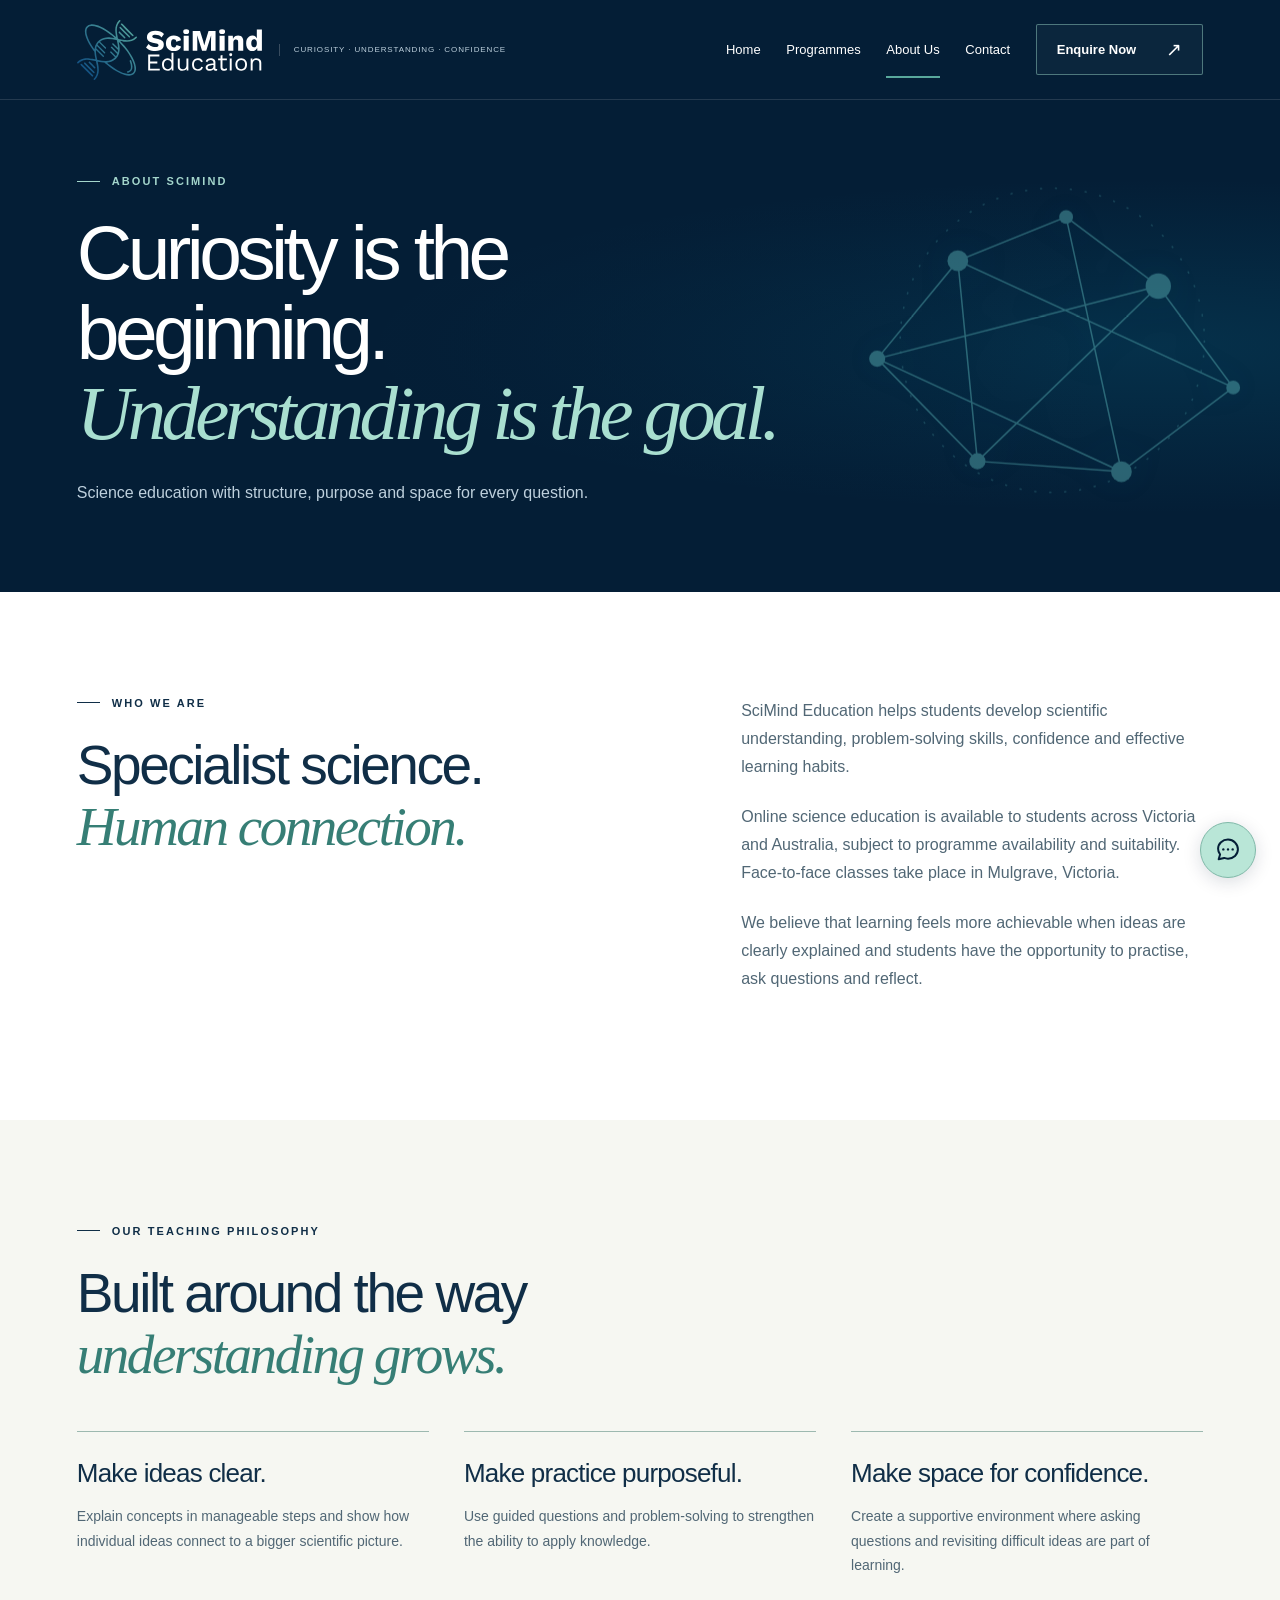
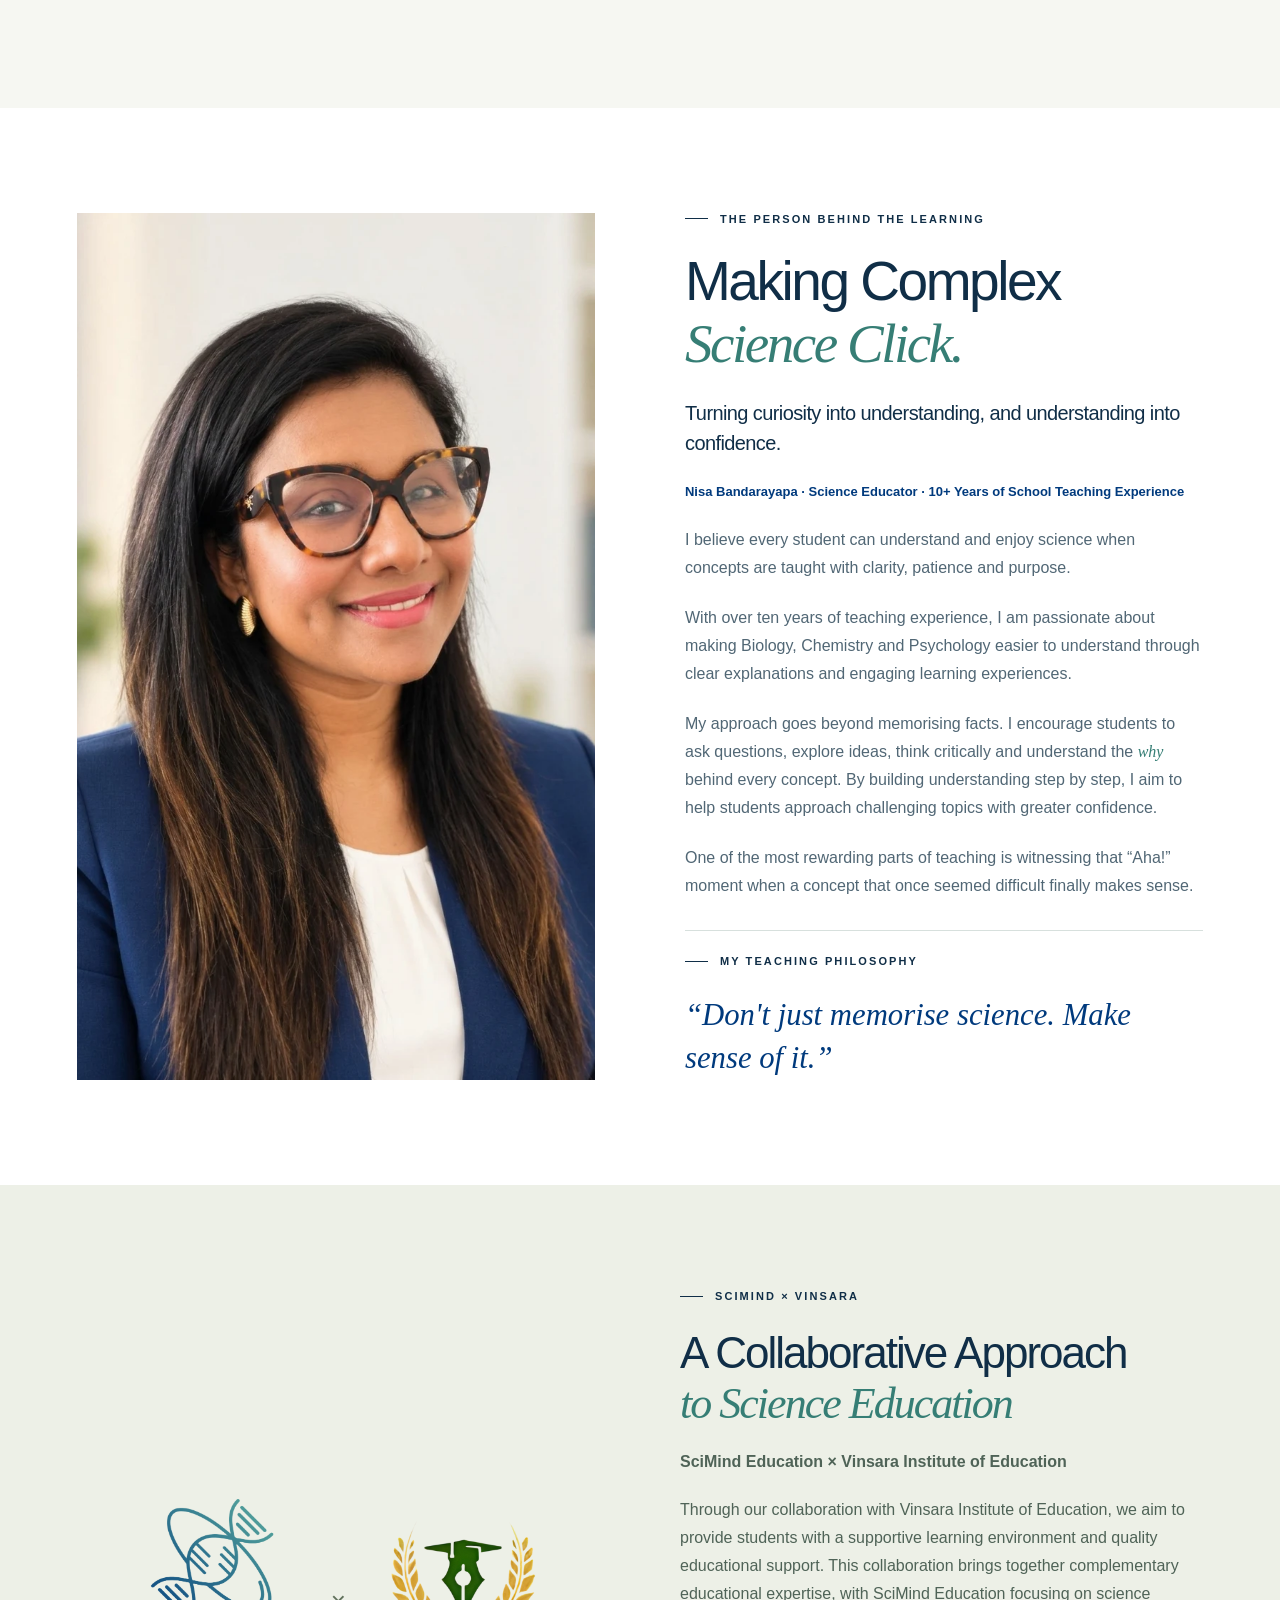
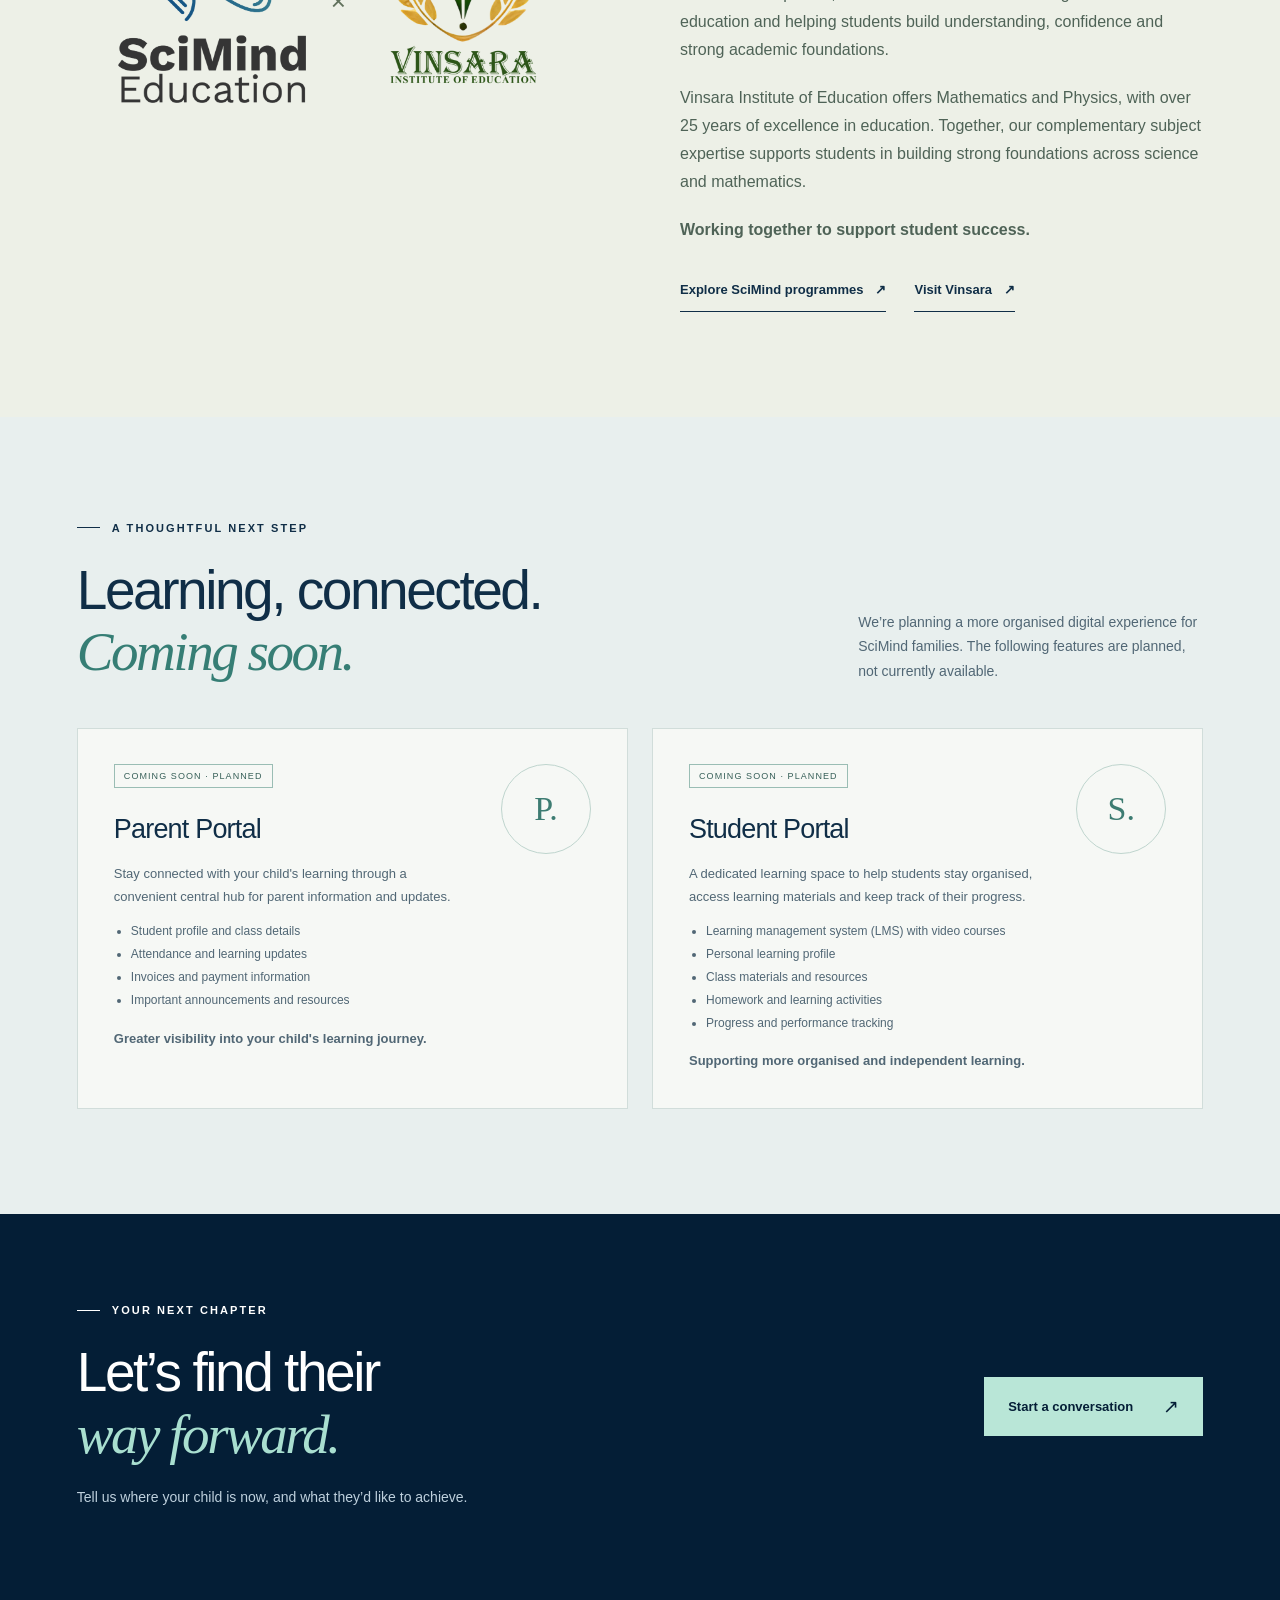
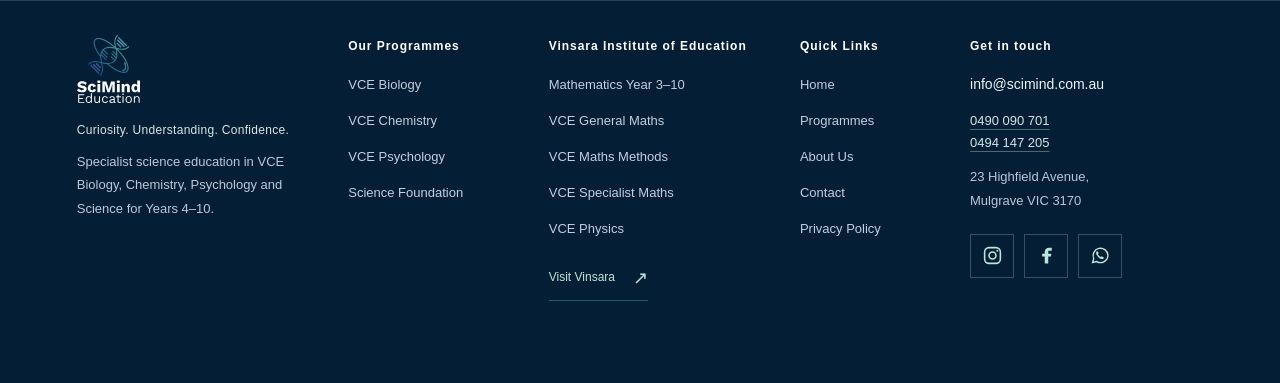
==== commit 4f63c9e1: "Checkpoint working post-launch UI refinements" ====
--- a/site/about.html
+++ b/site/about.html
@@ -1,4 +1,4 @@
-<!doctype html><html lang="en-AU"><head><meta charset="utf-8"><meta name="viewport" content="width=device-width,initial-scale=1"><meta name="robots" content="index,follow"><meta name="theme-color" content="#041e36"><title>About SciMind Education | Our Teaching Approach</title><meta name="description" content="Discover SciMind Education’s approach to science learning. Meet Nisa and explore how we build understanding, confidence and academic progress."><meta property="og:title" content="About SciMind Education | Our Teaching Approach"><meta property="og:description" content="Discover SciMind Education’s approach to science learning. Meet Nisa and explore how we build understanding, confidence and academic progress."><meta property="og:type" content="website"><meta property="og:locale" content="en_AU"><meta name="twitter:card" content="summary_large_image"><link rel="icon" type="image/svg+xml" href="assets/logo/icon.svg"><link rel="stylesheet" href="assets/styles.css"><link rel="stylesheet" href="assets/enquiry-forms.css"><script src="assets/enquiry-config.js" defer></script><script src="assets/enquiry-client.js" defer></script><script src="assets/site.js" defer></script><noscript><style>@media(max-width:760px){.nav{height:auto;flex-wrap:wrap;padding-top:10px}.navlinks{display:flex;position:static;padding:10px 0 20px;flex-direction:row;flex-wrap:wrap}.menu-toggle{display:none}}</style></noscript><style>
+<!doctype html><html lang="en-AU"><head><meta charset="utf-8"><meta name="viewport" content="width=device-width,initial-scale=1"><meta name="robots" content="index,follow"><meta name="theme-color" content="#041e36"><title>About SciMind Education | Our Teaching Approach</title><meta name="description" content="Discover SciMind Education’s approach to science learning. Meet Nisa and explore how we build understanding, confidence and academic progress."><meta property="og:title" content="About SciMind Education | Our Teaching Approach"><meta property="og:description" content="Discover SciMind Education’s approach to science learning. Meet Nisa and explore how we build understanding, confidence and academic progress."><meta property="og:type" content="website"><meta property="og:locale" content="en_AU"><meta name="twitter:card" content="summary_large_image"><link rel="icon" type="image/svg+xml" href="assets/logo/icon.svg"><link rel="stylesheet" href="assets/styles.css"><link rel="stylesheet" href="assets/header.css"><link rel="stylesheet" href="assets/enquiry-forms.css"><script src="assets/enquiry-config.js" defer></script><script src="assets/enquiry-client.js" defer></script><script src="assets/site.js" defer></script><noscript><style>@media(max-width:760px){.nav{height:auto;flex-wrap:wrap;padding-top:10px}.navlinks{display:flex;position:static;padding:10px 0 20px;flex-direction:row;flex-wrap:wrap}.menu-toggle{display:none}}</style></noscript><style>
 /* Focused About-page refinements; shared site styles remain unchanged. */
 .teacher-copy .teacher-subtitle{font-size:20px;line-height:1.5;margin-top:24px;color:var(--ink,#102e47)}
 .teacher-copy .teacher-credentials{font-size:13px;line-height:1.8;color:var(--navy,#003a7d);font-weight:600}
@@ -79,7 +79,7 @@
 }
 </script>
 <link rel="stylesheet" href="assets/interior-heroes.css">
-</head><body><a class="skip" href="#main">Skip to content</a><header class="header"><div class="wrap nav"><a class="brand" href="index.html" aria-label="SciMind Education home"><img class="header-logo" src="assets/logo/scimind-header.svg" alt="SciMind Education" width="78" height="79"><span class="brand-tag">Curiosity · Understanding · Confidence</span></a><button class="menu-toggle" aria-expanded="false" aria-controls="navigation">Menu <span aria-hidden="true">☰</span></button><nav class="navlinks" id="navigation" aria-label="Main navigation"><a href="index.html">Home</a><a href="programmes.html">Programmes</a><a href="about.html" aria-current="page">About Us</a><a href="contact.html">Contact</a><a class="button outline" href="contact.html#enquiry">Enquire Now<span class="arrow" aria-hidden="true">↗</span></a></nav></div></header><main id="main" tabindex="-1"><section class="page-hero sm-interior-hero sm-interior-about"><div class="sm-hero-art" aria-hidden="true"><svg viewBox="0 0 460 400" aria-hidden="true" focusable="false"><g fill="none" stroke="currentColor" stroke-width="1.3"><path d="M80 211 150 126 244 88 324 148 389 236 292 309 167 300Z"/><path d="m150 126 17 174m77-212 48 221m32-161-157 152m-87-89 212 98M80 211l244-63M150 126l239 110"/><circle cx="232" cy="195" r="132" stroke-dasharray="2 11" opacity=".55"/></g><g fill="currentColor"><circle cx="80" cy="211" r="7"/><circle cx="150" cy="126" r="9"/><circle cx="244" cy="88" r="6"/><circle cx="324" cy="148" r="11"/><circle cx="389" cy="236" r="6"/><circle cx="292" cy="309" r="9"/><circle cx="167" cy="300" r="7"/></g></svg></div><div class="wrap sm-interior-content"><div class="eyebrow">About SciMind</div><h1>Curiosity is the beginning.<br><em>Understanding is the goal.</em></h1><p>Science education with structure, purpose and space for every question.</p></div></section><section class="section white"><div class="wrap intro"><div><div class="eyebrow">Who we are</div><h2>Specialist science.<br><em>Human connection.</em></h2></div><div><p>SciMind Education helps students develop scientific understanding, problem-solving skills, confidence and effective learning habits.</p><p>Online science education is available to students across Victoria and Australia, subject to programme availability and suitability. Face-to-face classes take place in Mulgrave, Victoria.</p><p>We believe that learning feels more achievable when ideas are clearly explained and students have the opportunity to practise, ask questions and reflect.</p></div></div></section><section class="section"><div class="wrap"><div class="eyebrow">Our teaching philosophy</div><h2>Built around the way<br><em>understanding grows.</em></h2><div class="principles"><article><h3>Make ideas clear.</h3><p>Explain concepts in manageable steps and show how individual ideas connect to a bigger scientific picture.</p></article><article><h3>Make practice purposeful.</h3><p>Use guided questions and problem-solving to strengthen the ability to apply knowledge.</p></article><article><h3>Make space for confidence.</h3><p>Create a supportive environment where asking questions and revisiting difficult ideas are part of learning.</p></article></div></div></section><section class="section white"><div class="wrap"><div class="teacher"><div class="teacher-visual nisa-portrait" role="img" aria-label="Placeholder for an approved portrait of Nisa"><span class="teacher-monogram" aria-hidden="true">N.</span><small>Portrait placeholder / Meet Nisa</small><img src="assets/images/nisa-portrait.webp" alt="Nisa Bandarayapa, Science Educator" width="1080" height="1920" loading="lazy" decoding="async" onload="this.parentElement.classList.add('portrait-loaded');this.parentElement.removeAttribute('role');this.parentElement.removeAttribute('aria-label')" onerror="this.hidden=true"></div><div class="teacher-copy">
+</head><body><a class="skip" href="#main">Skip to content</a><header class="header"><div class="wrap nav"><a class="brand" href="index.html" aria-label="SciMind Education home"><img class="header-logo is-horizontal" src="assets/logo/scimind-header.svg" alt="SciMind Education" width="190" height="60"><span class="brand-tag">Curiosity · Understanding · Confidence</span></a><button class="menu-toggle" aria-expanded="false" aria-controls="navigation">Menu <span aria-hidden="true">☰</span></button><nav class="navlinks" id="navigation" aria-label="Main navigation"><a href="index.html">Home</a><a href="programmes.html">Programmes</a><a href="about.html" aria-current="page">About Us</a><a href="contact.html">Contact</a><a class="button outline" href="contact.html#enquiry">Enquire Now<span class="arrow" aria-hidden="true">↗</span></a></nav></div></header><main id="main" tabindex="-1"><section class="page-hero sm-interior-hero sm-interior-about"><div class="sm-hero-art" aria-hidden="true"><svg viewBox="0 0 460 400" aria-hidden="true" focusable="false"><g fill="none" stroke="currentColor" stroke-width="1.3"><path d="M80 211 150 126 244 88 324 148 389 236 292 309 167 300Z"/><path d="m150 126 17 174m77-212 48 221m32-161-157 152m-87-89 212 98M80 211l244-63M150 126l239 110"/><circle cx="232" cy="195" r="132" stroke-dasharray="2 11" opacity=".55"/></g><g fill="currentColor"><circle cx="80" cy="211" r="7"/><circle cx="150" cy="126" r="9"/><circle cx="244" cy="88" r="6"/><circle cx="324" cy="148" r="11"/><circle cx="389" cy="236" r="6"/><circle cx="292" cy="309" r="9"/><circle cx="167" cy="300" r="7"/></g></svg></div><div class="wrap sm-interior-content"><div class="eyebrow">About SciMind</div><h1>Curiosity is the beginning.<br><em>Understanding is the goal.</em></h1><p>Science education with structure, purpose and space for every question.</p></div></section><section class="section white"><div class="wrap intro"><div><div class="eyebrow">Who we are</div><h2>Specialist science.<br><em>Human connection.</em></h2></div><div><p>SciMind Education helps students develop scientific understanding, problem-solving skills, confidence and effective learning habits.</p><p>Online science education is available to students across Victoria and Australia, subject to programme availability and suitability. Face-to-face classes take place in Mulgrave, Victoria.</p><p>We believe that learning feels more achievable when ideas are clearly explained and students have the opportunity to practise, ask questions and reflect.</p></div></div></section><section class="section"><div class="wrap"><div class="eyebrow">Our teaching philosophy</div><h2>Built around the way<br><em>understanding grows.</em></h2><div class="principles"><article><h3>Make ideas clear.</h3><p>Explain concepts in manageable steps and show how individual ideas connect to a bigger scientific picture.</p></article><article><h3>Make practice purposeful.</h3><p>Use guided questions and problem-solving to strengthen the ability to apply knowledge.</p></article><article><h3>Make space for confidence.</h3><p>Create a supportive environment where asking questions and revisiting difficult ideas are part of learning.</p></article></div></div></section><section class="section white"><div class="wrap"><div class="teacher"><div class="teacher-visual nisa-portrait" role="img" aria-label="Placeholder for an approved portrait of Nisa"><span class="teacher-monogram" aria-hidden="true">N.</span><small>Portrait placeholder / Meet Nisa</small><img src="assets/images/nisa-portrait.webp" alt="Nisa Bandarayapa, Science Educator" width="1080" height="1920" loading="lazy" decoding="async" onload="this.parentElement.classList.add('portrait-loaded');this.parentElement.removeAttribute('role');this.parentElement.removeAttribute('aria-label')" onerror="this.hidden=true"></div><div class="teacher-copy">
 <div class="eyebrow">The person behind the learning</div>
 <h2>Making Complex<br><em>Science Click.</em></h2>
 <h3 class="teacher-subtitle">Turning curiosity into understanding, and understanding into confidence.</h3>
--- a/site/assets/styles.css
+++ b/site/assets/styles.css
@@ -1,4 +1,4 @@
-:root{--navy:#003a7d;--teal:#0b81a2;--green:#59a89c;--ink:#102e47;--night:#041e36;--paper:#f6f7f2;--line:#d7e0dd;--muted:#516775;--mint:#b9e6d7}*{box-sizing:border-box}html{scroll-behavior:smooth;scroll-padding-top:100px}body{margin:0;background:var(--paper);color:var(--ink);font-family:Arial,Helvetica,sans-serif;-webkit-font-smoothing:antialiased}a{color:inherit;text-decoration:none}button,select{font:inherit}button,a,select{-webkit-tap-highlight-color:transparent}a:focus-visible,button:focus-visible,select:focus-visible{outline:3px solid #d79e30;outline-offset:6px}button{cursor:pointer}img,svg{max-width:100%;display:block}button{color:inherit}p{line-height:1.75}h1,h2,h3,p{margin:0}h1,h2,h3{font-weight:500}h1{font-size:clamp(48px,5.9vw,88px);line-height:1.04;letter-spacing:-.06em}h2{font-size:clamp(35px,4.3vw,62px);line-height:1.12;letter-spacing:-.045em}h3{font-size:26px;letter-spacing:-.03em;line-height:1.25}em{font-family:Georgia,serif;font-weight:400;color:var(--green)}.wrap{width:min(1240px,88%);margin:auto}.eyebrow{font-size:11px;letter-spacing:.19em;text-transform:uppercase;font-weight:700;display:flex;align-items:center;gap:12px;margin-bottom:26px}.eyebrow:before{content:'';width:23px;height:1px;background:currentColor}.small{font-size:13px;line-height:1.7}.muted{color:var(--muted)}.skip{position:fixed;top:-100px;left:20px;background:white;color:var(--navy);padding:15px;z-index:99}.skip:focus{top:10px}.header{background:var(--night);color:white;border-bottom:1px solid #ffffff20}.nav{height:101px;display:flex;align-items:center;justify-content:space-between;gap:30px}.brand{display:flex;align-items:center;gap:14px}.brand img{width:78px;height:79px;object-fit:contain}.brand-tag{border-left:1px solid #ffffff35;padding-left:17px;font-size:9px;letter-spacing:.16em;line-height:1.8;text-transform:uppercase;color:#bdd0dd}.navlinks{display:flex;align-items:center;gap:32px;font-size:13px}.navlinks>a:not(.button){padding:13px 0;position:relative}.navlinks a[aria-current=page]:after{content:'';position:absolute;height:2px;left:0;right:0;bottom:4px;background:var(--green)}.navlinks a:hover{color:var(--mint)}.button{display:inline-flex;align-items:center;justify-content:space-between;gap:30px;padding:17px 23px;border:1px solid transparent;font-size:13px;font-weight:600;min-height:49px;transition:background .2s,transform .2s}.button:hover{transform:translateY(-2px)}.button.primary{background:var(--mint);color:var(--night)}.button.primary:hover{background:#d4f1e6}.button.outline{border-color:#ffffff50;color:white}.button.dark{background:var(--navy);color:white}.button.light-outline{border-color:#b9c9cb;color:var(--ink)}.arrow{font-size:19px;font-weight:400}.menu-toggle{display:none;background:transparent;border:1px solid #ffffff50;padding:12px}.hero{background:var(--night);color:white;overflow:hidden;position:relative}.hero-grid{display:grid;grid-template-columns:1fr 1.18fr;align-items:center;min-height:690px;gap:12px}.hero-copy{padding:65px 0 95px;position:relative;z-index:2}.hero .eyebrow{color:#a6cecb}.hero h1 em{color:#9ed9cb}.hero-copy>p{color:#becdd9;max-width:415px;font-size:15px;margin-top:29px}.actions{display:flex;gap:14px;flex-wrap:wrap;margin-top:34px}.hero-foot{border-top:1px solid #ffffff20;display:flex;align-items:center;justify-content:space-between;padding:23px 0;color:#adbdc9;font-size:10px;text-transform:uppercase;letter-spacing:.14em}.hero-foot .dot{width:6px;height:6px;background:var(--green);border-radius:50%;display:inline-block;margin-right:9px}.scene-box{position:relative;margin-right:-75px}.scene{width:100%;filter:drop-shadow(0 20px 40px #0004)}.scene-caption{position:absolute;left:20%;bottom:8%;font-size:9px;letter-spacing:.15em;color:#9dc6cf;text-transform:uppercase}.scene-toggle{position:absolute;right:12%;bottom:7%;border:1px solid #83b0bc60;border-radius:50%;background:#082a42;color:#c2dfe4;width:38px;height:38px;font-size:13px}.floating{animation:float 7s ease-in-out infinite;transform-box:fill-box;transform-origin:center}.float-delay{animation-delay:-3s}.pulse{animation:pulse 5s ease-in-out infinite}.scene-paused *{animation-play-state:paused!important}@keyframes float{50%{transform:translateY(-12px)}}@keyframes pulse{50%{opacity:.5}}.section{padding:105px 0}.section.white{background:#fff}.section-head{display:flex;align-items:flex-end;justify-content:space-between;gap:45px;margin-bottom:45px}.section-head h2{max-width:650px}.section-head p{max-width:345px;color:var(--muted);font-size:14px}.intro{display:grid;grid-template-columns:1.2fr 1fr;gap:110px}.intro p{font-size:16px;color:var(--muted);margin-bottom:22px}.text-link{display:inline-flex;align-items:center;gap:24px;padding:12px 0;border-bottom:1px solid var(--ink);font-size:13px;font-weight:600}.program-grid{display:grid;grid-template-columns:repeat(4,1fr);border-top:1px solid var(--line);border-bottom:1px solid var(--line)}.program-card{padding:25px 24px 28px;border-right:1px solid var(--line);position:relative;transition:background .25s}.program-card:first-child{border-left:1px solid var(--line)}.program-card:hover{background:#eaf0eb}.program-card .ordinal{font-family:monospace;font-size:11px;color:var(--muted)}.program-card .art{height:175px;margin:0 0 18px}.program-card h3{font-size:23px}.program-card p{font-size:13px;color:var(--muted);margin-top:15px;min-height:70px}.program-card .card-link{display:flex;align-items:center;justify-content:space-between;margin-top:25px;font-size:11px;text-transform:uppercase;letter-spacing:.08em;padding:10px 0}.art svg{width:100%;height:100%}.learning{background:var(--navy);color:white}.learning-grid{display:grid;grid-template-columns:1.05fr 1fr;gap:100px}.learning .eyebrow{color:#b7d9de}.learning h2 em{color:var(--mint)}.learning>div>div>p{margin-top:24px;color:#c4d7e4;max-width:440px}.steps{border-top:1px solid #ffffff30}.step{display:grid;grid-template-columns:45px 1fr;gap:20px;padding:26px 0;border-bottom:1px solid #ffffff30}.step>span{color:#97d1c9;font-family:Georgia,serif;font-size:22px}.step h3{font-size:22px}.step p{font-size:13px;color:#c1d4e2;margin-top:9px}.teacher{display:grid;grid-template-columns:1fr 1fr;gap:90px;align-items:center}.teacher-visual{min-height:420px;background:#dce8e2;position:relative;display:grid;place-items:center;overflow:hidden}.teacher-visual:before{content:'';position:absolute;width:300px;height:300px;border:1px solid #7aaba580;border-radius:50%;left:-90px;top:50px}.teacher-monogram{font-family:Georgia,serif;font-size:180px;font-style:italic;line-height:1;color:#628f87;position:relative}.teacher-visual small{position:absolute;left:25px;bottom:25px;right:25px;font-size:10px;text-transform:uppercase;letter-spacing:.12em;color:#355b56}.teacher-copy p{color:var(--muted);margin:22px 0}.note{border-left:2px solid var(--green);padding:12px 17px;background:#e9efeb;color:#395b5b;font-size:12px;line-height:1.7;margin:22px 0}.collab{background:#edf0e7}.collab-grid{display:grid;grid-template-columns:1fr 1fr;gap:80px;align-items:center}.collab-brand{padding:50px 35px;background:#f9faf5;border:1px solid #cdd4c6;position:relative}.collab-brand:before{content:'';height:3px;background:#b49b5a;position:absolute;top:0;left:0;width:80px}.collab-brand img{width:100%;height:auto}.collab-brand p{margin-top:28px;font-size:11px;letter-spacing:.13em;text-transform:uppercase;color:#50633d}.collab h2{font-size:44px}.collab p{color:#4f6357;margin-top:20px}.testimonials{background:#fff}.quote-grid{display:grid;grid-template-columns:1fr 1.6fr;gap:90px}.quote-card{padding:5px 0}.quote-symbol{font:80px/.8 Georgia,serif;color:var(--green)}blockquote{font-family:Georgia,serif;font-size:clamp(25px,3vw,38px);line-height:1.4;margin:15px 0 25px}.quote-status{font-size:10px;letter-spacing:.12em;color:var(--muted);text-transform:uppercase}.quote-controls{display:flex;align-items:center;gap:12px;margin-top:25px}.quote-controls button{width:46px;height:46px;background:white;border:1px solid #c4d4cf}.quote-controls button:hover{background:var(--paper)}.quote-count{font-size:12px;color:var(--muted);margin-left:10px}.quote-card.change{animation:quote-in .35s ease-out}@keyframes quote-in{from{opacity:.2;transform:translateX(8px)}to{opacity:1;transform:none}}.portals{background:#e8efee}.portal-grid{display:grid;grid-template-columns:1fr 1fr;gap:24px}.portal-card{background:#f6f8f5;padding:35px 36px;display:grid;grid-template-columns:1fr 90px;gap:20px;border:1px solid #d1ddda}.pill{font-size:9px;text-transform:uppercase;letter-spacing:.12em;border:1px solid #9abdb4;color:#365f58;padding:6px 9px;display:inline-block;margin-bottom:25px}.portal-card h3{font-size:27px}.portal-card p{font-size:13px;color:var(--muted);margin-top:16px;max-width:350px}.portal-card ul{padding-left:17px;color:var(--muted);font-size:12px;line-height:1.9}.portal-icon{height:90px;border:1px solid #bfd5ce;border-radius:50%;display:grid;place-items:center;font-family:Georgia,serif;font-size:34px;color:#3d7c72}.cta{background:var(--night);color:white;padding:90px 0}.cta .wrap{display:flex;align-items:center;justify-content:space-between;gap:50px}.cta h2{max-width:650px}.cta p{color:#bed0dd;margin-top:20px;font-size:14px}.footer{background:var(--night);color:#bed0dd;border-top:1px solid #ffffff25}.footer-main{display:flex;justify-content:space-between;align-items:center;padding:40px 0;gap:35px}.footer-logo{width:77px}.footer-links{display:flex;flex-wrap:wrap;gap:25px;font-size:12px}.footer-bottom{border-top:1px solid #ffffff20;padding:20px 0;display:flex;justify-content:space-between;font-size:10px;gap:25px}.page-hero{background:var(--night);color:white;padding:75px 0 85px;position:relative;overflow:hidden}.page-hero h1{max-width:900px;font-size:clamp(45px,6vw,78px)}.page-hero p{max-width:580px;color:#bed0dd;margin-top:25px}.page-hero .eyebrow{color:#a4d6cc}.subnav{display:flex;flex-wrap:wrap;gap:10px;margin-top:35px}.subnav a{border:1px solid #ffffff40;padding:12px 18px;font-size:12px}.subnav a:hover{background:#ffffff12}.programme-detail{display:grid;grid-template-columns:.8fr 1.2fr;gap:80px;align-items:center;padding:75px 0;border-bottom:1px solid var(--line)}.programme-detail:nth-child(even){direction:rtl}.programme-detail:nth-child(even)>*{direction:ltr}.programme-visual{background:#e3ebe6;padding:35px;min-height:330px;display:grid;place-items:center}.programme-visual svg{width:100%;height:260px}.programme-detail h2{font-size:43px}.programme-detail p{margin-top:22px;color:var(--muted)}.programme-detail ul{padding-left:18px;color:var(--muted);font-size:14px;line-height:1.9}.programme-detail .note{margin:20px 0}.principles{display:grid;grid-template-columns:repeat(3,1fr);gap:35px;margin-top:45px}.principles article{border-top:1px solid #9db9b0;padding:25px 0}.principles p{color:var(--muted);font-size:14px;margin-top:15px}.contact-grid{display:grid;grid-template-columns:1.3fr 1fr;gap:80px}.contact-email{font-size:clamp(21px,3vw,38px);border-bottom:1px solid #9cb3b5;display:inline-block;padding:20px 0;margin:15px 0 25px;word-break:break-word}.enquiry-panel{padding:35px;background:#e6eeea}.enquiry-panel label{display:block;font-size:13px;margin-bottom:12px}.enquiry-panel select{width:100%;padding:14px;background:white;border:1px solid #a7bdb6;color:var(--ink);margin-bottom:20px;min-height:49px}.enquiry-panel .button{width:100%}.enquiry-panel p{font-size:12px;color:var(--muted);margin-top:18px}.contact-grid ol{padding-left:20px;line-height:2;color:var(--muted)}.policy{max-width:780px;margin:auto}.policy h2{font-size:27px;margin:40px 0 15px}.policy p,.policy li{color:var(--muted);font-size:15px;line-height:1.8}.policy ul{padding-left:20px}.review-badge{background:#fff2d6;color:#684d18;padding:15px 20px;font-size:12px;line-height:1.6;border-left:3px solid #bd913b}.review-bar{background:#f6e9ca;color:#614c22;padding:8px 5%;font-size:10px;text-align:center;letter-spacing:.03em}.review-bar a{text-decoration:underline}.no-js-only{padding:15px}.preview-notice{position:fixed;bottom:15px;left:15px;background:#fff8e9;color:#654e1e;border:1px solid #d9c896;padding:10px 15px;font-size:11px;z-index:90;box-shadow:0 3px 15px #0001}.preview-notice button{margin-left:15px;background:transparent;border:0;padding:4px}.review-panel{padding:60px 0}.review-panel table{border-collapse:collapse;width:100%;font-size:12px}.review-panel td,.review-panel th{text-align:left;padding:14px;border-bottom:1px solid #ccd5d0;line-height:1.6}.review-panel h2{font-size:32px;margin:35px 0 20px}.review-panel li{line-height:1.9;font-size:14px}body:has(.review-panel){background:var(--paper)}
+:root{--navy:#003a7d;--teal:#0b81a2;--green:#59a89c;--ink:#102e47;--night:#041e36;--paper:#f6f7f2;--line:#d7e0dd;--muted:#516775;--mint:#b9e6d7}*{box-sizing:border-box}html{scroll-behavior:smooth;scroll-padding-top:100px}body{margin:0;background:var(--paper);color:var(--ink);font-family:Arial,Helvetica,sans-serif;-webkit-font-smoothing:antialiased}a{color:inherit;text-decoration:none}button,select{font:inherit}button,a,select{-webkit-tap-highlight-color:transparent}a:focus-visible,button:focus-visible,select:focus-visible{outline:3px solid #d79e30;outline-offset:6px}button{cursor:pointer}img,svg{max-width:100%;display:block}button{color:inherit}p{line-height:1.75}h1,h2,h3,p{margin:0}h1,h2,h3{font-weight:500}h1{font-size:clamp(48px,5.9vw,88px);line-height:1.04;letter-spacing:-.06em}h2{font-size:clamp(35px,4.3vw,62px);line-height:1.12;letter-spacing:-.045em}h3{font-size:26px;letter-spacing:-.03em;line-height:1.25}em{font-family:Georgia,serif;font-weight:400;color:var(--green)}.wrap{width:min(1240px,88%);margin:auto}.eyebrow{font-size:11px;letter-spacing:.19em;text-transform:uppercase;font-weight:700;display:flex;align-items:center;gap:12px;margin-bottom:26px}.eyebrow:before{content:'';width:23px;height:1px;background:currentColor}.small{font-size:13px;line-height:1.7}.muted{color:var(--muted)}.skip{position:fixed;top:-100px;left:20px;background:white;color:var(--navy);padding:15px;z-index:99}.skip:focus{top:10px}.header{background:var(--night);color:white;border-bottom:1px solid #ffffff20}.nav{height:101px;display:flex;align-items:center;justify-content:space-between;gap:30px}.brand{display:flex;align-items:center;gap:14px}.brand img{width:78px;height:79px;object-fit:contain}.brand-tag{border-left:1px solid #ffffff35;text-transform:uppercase;color:#bdd0dd;font-size:8px;letter-spacing:.11em;line-height:1.5;padding-left:14px;white-space:nowrap}.navlinks{display:flex;align-items:center;gap:32px;font-size:13px}.navlinks>a:not(.button){padding:13px 0;position:relative}.navlinks a[aria-current=page]:after{content:'';position:absolute;height:2px;left:0;right:0;bottom:4px;background:var(--green)}.navlinks a:hover{color:var(--mint)}.button{display:inline-flex;align-items:center;justify-content:space-between;gap:30px;padding:17px 23px;border:1px solid transparent;font-size:13px;font-weight:600;min-height:49px;transition:background .2s,transform .2s}.button:hover{transform:translateY(-2px)}.button.primary{background:var(--mint);color:var(--night)}.button.primary:hover{background:#d4f1e6}.button.outline{border-color:#ffffff50;color:white}.button.dark{background:var(--navy);color:white}.button.light-outline{border-color:#b9c9cb;color:var(--ink)}.arrow{font-size:19px;font-weight:400}.menu-toggle{display:none;background:transparent;border:1px solid #ffffff50;padding:12px}.hero{background:var(--night);color:white;overflow:hidden;position:relative}.hero-grid{display:grid;grid-template-columns:1fr 1.18fr;align-items:center;min-height:690px;gap:12px}.hero-copy{padding:65px 0 95px;position:relative;z-index:2}.hero .eyebrow{color:#a6cecb}.hero h1 em{color:#9ed9cb}.hero-copy>p{color:#becdd9;max-width:415px;font-size:15px;margin-top:29px}.actions{display:flex;gap:14px;flex-wrap:wrap;margin-top:34px}.hero-foot{border-top:1px solid #ffffff20;display:flex;align-items:center;justify-content:space-between;padding:23px 0;color:#adbdc9;font-size:10px;text-transform:uppercase;letter-spacing:.14em}.hero-foot .dot{width:6px;height:6px;background:var(--green);border-radius:50%;display:inline-block;margin-right:9px}.scene-box{position:relative;margin-right:-75px}.scene{width:100%;filter:drop-shadow(0 20px 40px #0004)}.scene-caption{position:absolute;left:20%;bottom:8%;font-size:9px;letter-spacing:.15em;color:#9dc6cf;text-transform:uppercase}.scene-toggle{position:absolute;right:12%;bottom:7%;border:1px solid #83b0bc60;border-radius:50%;background:#082a42;color:#c2dfe4;width:38px;height:38px;font-size:13px}.floating{animation:float 7s ease-in-out infinite;transform-box:fill-box;transform-origin:center}.float-delay{animation-delay:-3s}.pulse{animation:pulse 5s ease-in-out infinite}.scene-paused *{animation-play-state:paused!important}@keyframes float{50%{transform:translateY(-12px)}}@keyframes pulse{50%{opacity:.5}}.section{padding:105px 0}.section.white{background:#fff}.section-head{display:flex;align-items:flex-end;justify-content:space-between;gap:45px;margin-bottom:45px}.section-head h2{max-width:650px}.section-head p{max-width:345px;color:var(--muted);font-size:14px}.intro{display:grid;grid-template-columns:1.2fr 1fr;gap:110px}.intro p{font-size:16px;color:var(--muted);margin-bottom:22px}.text-link{display:inline-flex;align-items:center;gap:24px;padding:12px 0;border-bottom:1px solid var(--ink);font-size:13px;font-weight:600}.program-grid{display:grid;grid-template-columns:repeat(4,1fr);border-top:1px solid var(--line);border-bottom:1px solid var(--line)}.program-card{padding:25px 24px 28px;border-right:1px solid var(--line);position:relative;transition:background .25s}.program-card:first-child{border-left:1px solid var(--line)}.program-card:hover{background:#eaf0eb}.program-card .ordinal{font-family:monospace;font-size:11px;color:var(--muted)}.program-card .art{height:175px;margin:0 0 18px}.program-card h3{font-size:23px}.program-card p{font-size:13px;color:var(--muted);margin-top:15px;min-height:70px}.program-card .card-link{display:flex;align-items:center;justify-content:space-between;margin-top:25px;font-size:11px;text-transform:uppercase;letter-spacing:.08em;padding:10px 0}.art svg{width:100%;height:100%}.learning{background:var(--navy);color:white}.learning-grid{display:grid;grid-template-columns:1.05fr 1fr;gap:100px}.learning .eyebrow{color:#b7d9de}.learning h2 em{color:var(--mint)}.learning>div>div>p{margin-top:24px;color:#c4d7e4;max-width:440px}.steps{border-top:1px solid #ffffff30}.step{display:grid;grid-template-columns:45px 1fr;gap:20px;padding:26px 0;border-bottom:1px solid #ffffff30}.step>span{color:#97d1c9;font-family:Georgia,serif;font-size:22px}.step h3{font-size:22px}.step p{font-size:13px;color:#c1d4e2;margin-top:9px}.teacher{display:grid;grid-template-columns:1fr 1fr;gap:90px;align-items:center}.teacher-visual{min-height:420px;background:#dce8e2;position:relative;display:grid;place-items:center;overflow:hidden}.teacher-visual:before{content:'';position:absolute;width:300px;height:300px;border:1px solid #7aaba580;border-radius:50%;left:-90px;top:50px}.teacher-monogram{font-family:Georgia,serif;font-size:180px;font-style:italic;line-height:1;color:#628f87;position:relative}.teacher-visual small{position:absolute;left:25px;bottom:25px;right:25px;font-size:10px;text-transform:uppercase;letter-spacing:.12em;color:#355b56}.teacher-copy p{color:var(--muted);margin:22px 0}.note{border-left:2px solid var(--green);padding:12px 17px;background:#e9efeb;color:#395b5b;font-size:12px;line-height:1.7;margin:22px 0}.collab{background:#edf0e7}.collab-grid{display:grid;grid-template-columns:1fr 1fr;gap:80px;align-items:center}.collab-brand{padding:50px 35px;background:#f9faf5;border:1px solid #cdd4c6;position:relative}.collab-brand:before{content:'';height:3px;background:#b49b5a;position:absolute;top:0;left:0;width:80px}.collab-brand img{width:100%;height:auto}.collab-brand p{margin-top:28px;font-size:11px;letter-spacing:.13em;text-transform:uppercase;color:#50633d}.collab h2{font-size:44px}.collab p{color:#4f6357;margin-top:20px}.testimonials{background:#fff}.quote-grid{display:grid;grid-template-columns:1fr 1.6fr;gap:90px}.quote-card{padding:5px 0}.quote-symbol{font:80px/.8 Georgia,serif;color:var(--green)}blockquote{font-family:Georgia,serif;font-size:clamp(25px,3vw,38px);line-height:1.4;margin:15px 0 25px}.quote-status{font-size:10px;letter-spacing:.12em;color:var(--muted);text-transform:uppercase}.quote-controls{display:flex;align-items:center;gap:12px;margin-top:25px}.quote-controls button{width:46px;height:46px;background:white;border:1px solid #c4d4cf}.quote-controls button:hover{background:var(--paper)}.quote-count{font-size:12px;color:var(--muted);margin-left:10px}.quote-card.change{animation:quote-in .35s ease-out}@keyframes quote-in{from{opacity:.2;transform:translateX(8px)}to{opacity:1;transform:none}}.portals{background:#e8efee}.portal-grid{display:grid;grid-template-columns:1fr 1fr;gap:24px}.portal-card{background:#f6f8f5;padding:35px 36px;display:grid;grid-template-columns:1fr 90px;gap:20px;border:1px solid #d1ddda}.pill{font-size:9px;text-transform:uppercase;letter-spacing:.12em;border:1px solid #9abdb4;color:#365f58;padding:6px 9px;display:inline-block;margin-bottom:25px}.portal-card h3{font-size:27px}.portal-card p{font-size:13px;color:var(--muted);margin-top:16px;max-width:350px}.portal-card ul{padding-left:17px;color:var(--muted);font-size:12px;line-height:1.9}.portal-icon{height:90px;border:1px solid #bfd5ce;border-radius:50%;display:grid;place-items:center;font-family:Georgia,serif;font-size:34px;color:#3d7c72}.cta{background:var(--night);color:white;padding:90px 0}.cta .wrap{display:flex;align-items:center;justify-content:space-between;gap:50px}.cta h2{max-width:650px}.cta p{color:#bed0dd;margin-top:20px;font-size:14px}.footer{background:var(--night);color:#bed0dd;border-top:1px solid #ffffff25}.footer-main{display:flex;justify-content:space-between;align-items:center;padding:40px 0;gap:35px}.footer-logo{width:77px}.footer-links{display:flex;flex-wrap:wrap;gap:25px;font-size:12px}.footer-bottom{border-top:1px solid #ffffff20;padding:20px 0;display:flex;justify-content:space-between;font-size:10px;gap:25px}.page-hero{background:var(--night);color:white;padding:75px 0 85px;position:relative;overflow:hidden}.page-hero h1{max-width:900px;font-size:clamp(45px,6vw,78px)}.page-hero p{max-width:580px;color:#bed0dd;margin-top:25px}.page-hero .eyebrow{color:#a4d6cc}.subnav{display:flex;flex-wrap:wrap;gap:10px;margin-top:35px}.subnav a{border:1px solid #ffffff40;padding:12px 18px;font-size:12px}.subnav a:hover{background:#ffffff12}.programme-detail{display:grid;grid-template-columns:.8fr 1.2fr;gap:80px;align-items:center;padding:75px 0;border-bottom:1px solid var(--line)}.programme-detail:nth-child(even){direction:rtl}.programme-detail:nth-child(even)>*{direction:ltr}.programme-visual{background:#e3ebe6;padding:35px;min-height:330px;display:grid;place-items:center}.programme-visual svg{width:100%;height:260px}.programme-detail h2{font-size:43px}.programme-detail p{margin-top:22px;color:var(--muted)}.programme-detail ul{padding-left:18px;color:var(--muted);font-size:14px;line-height:1.9}.programme-detail .note{margin:20px 0}.principles{display:grid;grid-template-columns:repeat(3,1fr);gap:35px;margin-top:45px}.principles article{border-top:1px solid #9db9b0;padding:25px 0}.principles p{color:var(--muted);font-size:14px;margin-top:15px}.contact-grid{display:grid;grid-template-columns:1.3fr 1fr;gap:80px}.contact-email{font-size:clamp(21px,3vw,38px);border-bottom:1px solid #9cb3b5;display:inline-block;padding:20px 0;margin:15px 0 25px;word-break:break-word}.enquiry-panel{padding:35px;background:#e6eeea}.enquiry-panel label{display:block;font-size:13px;margin-bottom:12px}.enquiry-panel select{width:100%;padding:14px;background:white;border:1px solid #a7bdb6;color:var(--ink);margin-bottom:20px;min-height:49px}.enquiry-panel .button{width:100%}.enquiry-panel p{font-size:12px;color:var(--muted);margin-top:18px}.contact-grid ol{padding-left:20px;line-height:2;color:var(--muted)}.policy{max-width:780px;margin:auto}.policy h2{font-size:27px;margin:40px 0 15px}.policy p,.policy li{color:var(--muted);font-size:15px;line-height:1.8}.policy ul{padding-left:20px}.review-badge{background:#fff2d6;color:#684d18;padding:15px 20px;font-size:12px;line-height:1.6;border-left:3px solid #bd913b}.review-bar{background:#f6e9ca;color:#614c22;padding:8px 5%;font-size:10px;text-align:center;letter-spacing:.03em}.review-bar a{text-decoration:underline}.no-js-only{padding:15px}.preview-notice{position:fixed;bottom:15px;left:15px;background:#fff8e9;color:#654e1e;border:1px solid #d9c896;padding:10px 15px;font-size:11px;z-index:90;box-shadow:0 3px 15px #0001}.preview-notice button{margin-left:15px;background:transparent;border:0;padding:4px}.review-panel{padding:60px 0}.review-panel table{border-collapse:collapse;width:100%;font-size:12px}.review-panel td,.review-panel th{text-align:left;padding:14px;border-bottom:1px solid #ccd5d0;line-height:1.6}.review-panel h2{font-size:32px;margin:35px 0 20px}.review-panel li{line-height:1.9;font-size:14px}body:has(.review-panel){background:var(--paper)}
 @media(min-width:1550px){.hero-grid{min-height:760px}.scene-box{margin-right:-90px}}
 @media(max-width:1050px){.brand-tag{display:none}.navlinks{gap:22px}.hero-grid{grid-template-columns:1fr 1fr;min-height:620px}.hero-copy{padding:60px 0}.hero h1{font-size:62px}.scene-box{margin-right:-90px;margin-left:-30px}.intro,.teacher,.collab-grid,.learning-grid,.quote-grid,.contact-grid{gap:45px}.program-card{padding:24px 16px}.program-card h3{font-size:21px}.program-card p{min-height:95px}.programme-detail{gap:45px}.portal-card{padding:30px 23px;grid-template-columns:1fr 60px}.portal-icon{height:60px}.hero-foot{letter-spacing:.08em}.section{padding:80px 0}}
 @media(max-width:760px){.wrap{width:88%}.nav{height:85px}.brand img{width:65px;height:67px}.menu-toggle{display:block}.navlinks{display:none;position:absolute;top:85px;left:0;right:0;background:var(--night);z-index:20;padding:25px 6%;flex-direction:column;align-items:stretch;gap:12px;border-bottom:1px solid #ffffff30}.navlinks.open{display:flex}.hero-grid{grid-template-columns:1fr;gap:0}.hero-copy{padding:55px 0 15px}.hero h1{font-size:clamp(49px,11vw,72px);max-width:580px}.hero-copy>p{font-size:14px;max-width:430px}.hero .eyebrow{font-size:10px}.scene-box{margin:-10px -25px 0;max-width:600px;width:calc(100% + 50px);justify-self:center}.scene-caption{bottom:7%}.hero-foot{gap:15px;font-size:9px;flex-wrap:wrap;line-height:1.7}.hero-foot>span:last-child{display:none}.section{padding:65px 0}.intro,.teacher,.learning-grid,.collab-grid,.quote-grid,.contact-grid{grid-template-columns:1fr;gap:35px}.intro h2{max-width:550px}.section-head{align-items:flex-start;flex-direction:column;gap:22px;margin-bottom:30px}.section-head p{max-width:100%}.program-grid{grid-template-columns:1fr 1fr}.program-card:nth-child(3){border-left:1px solid var(--line)}.program-card:nth-child(-n+2){border-bottom:1px solid var(--line)}.program-card .art{height:150px}.program-card p{min-height:75px;font-size:12px}.program-card h3{font-size:21px}.program-card .card-link{font-size:10px;letter-spacing:0}.teacher-visual{min-height:330px}.collab-brand{padding:35px 20px}.collab h2{font-size:36px}.portal-grid{grid-template-columns:1fr}.portal-card{grid-template-columns:1fr 65px}.cta{padding:60px 0}.cta .wrap{align-items:flex-start;flex-direction:column;gap:30px}.footer-main{align-items:flex-start;gap:30px}.footer-links{gap:18px;max-width:220px;line-height:1.7}.footer-bottom{font-size:9px;line-height:1.7;flex-direction:column;gap:8px}.page-hero{padding:55px 0 60px}.page-hero p{font-size:14px}.programme-detail,.programme-detail:nth-child(even){direction:ltr;grid-template-columns:1fr;gap:30px;padding:50px 0}.programme-visual{min-height:250px}.programme-visual svg{height:210px}.programme-detail h2{font-size:36px}.principles{grid-template-columns:1fr;gap:10px}.review-panel table{display:block;overflow-x:auto}.quote-grid h2{max-width:350px}.hero .actions{gap:10px}.button{gap:18px;padding:16px 19px}}
@@ -69,11 +69,11 @@
 @media(max-width:380px){.program-card h3{font-size:18px;min-height:95px}.program-card .programme-level{font-size:10px}}
 
 /* Drop-in header identity and persistent enquiry access. */
-.brand img.header-logo.is-horizontal{width:200px;height:64px;object-fit:contain;object-position:left center}
+.brand img.header-logo.is-horizontal{width: 190px;height:60px;object-fit:contain;object-position:left center}
 .floating-enquiry{position:fixed;right:max(24px,env(safe-area-inset-right));bottom:max(22px,env(safe-area-inset-bottom));z-index:60;border:1px solid #80b8a8;box-shadow:0 5px 18px #041e3626;min-height:50px;padding:14px 20px;font-size:13px;gap:20px;max-width:calc(100vw - 32px)}
 .footer{padding-bottom:84px}
 :where(a,button,input,select,textarea){scroll-margin-bottom:110px}
-@media(max-width:760px){.brand img.header-logo.is-horizontal{width:180px;height:55px}.floating-enquiry{right:16px;bottom:max(16px,env(safe-area-inset-bottom));font-size:12px;min-height:48px;padding:13px 17px}.preview-notice{bottom:80px;max-width:calc(100% - 30px)}}
+@media(max-width:760px){.brand img.header-logo.is-horizontal{width:160px;height:49px}.floating-enquiry{right:16px;bottom:max(16px,env(safe-area-inset-bottom));font-size:12px;min-height:48px;padding:13px 17px}.preview-notice{bottom:80px;max-width:calc(100% - 30px)}}
 @media print{.floating-enquiry{display:none}.footer{padding-bottom:0}}
 
 /* Global footer: identical markup on the five public pages; all new styles are scoped. */
@@ -156,4 +156,12 @@
   .site-footer .sf-columns {
     grid-template-columns: 1.2fr .85fr 1.1fr .7fr 1.15fr;
   }
+}
+
+/* Respect accessibility preferences */
+@media (prefers-reduced-motion: reduce) {
+  ::view-transition-old(root),
+  ::view-transition-new(root) {
+    animation: none;
+  }
 }
--- a/site/assets/header.css
+++ b/site/assets/header.css
@@ -0,0 +1,36 @@
+/* Shared sticky header. Homepage and other page content stay unchanged. */
+html.sm-sticky-header{scroll-padding-top:var(--sm-header-offset,117px)}
+.header.sm-glass-header{position:sticky;top:0;z-index:80;background:#041e36;border-bottom:1px solid #ffffff20;transition:background-color .25s ease,border-color .25s ease,box-shadow .25s ease}
+html .header.sm-glass-header.sm-header-scrolled{background:#041e36;border-bottom-color:#b9e6d73d;box-shadow:0 5px 20px #0017291a}
+@supports ((backdrop-filter:blur(1px)) or (-webkit-backdrop-filter:blur(1px))){
+  html .header.sm-glass-header.sm-header-scrolled{background:rgba(4,30,54,.86);-webkit-backdrop-filter:blur(16px) saturate(125%);backdrop-filter:blur(16px) saturate(125%)}
+}
+.header.sm-glass-header a:focus-visible,.header.sm-glass-header button:focus-visible{outline:3px solid #b9e6d7;outline-offset:5px}
+@media(max-width:760px){
+  html.sm-sticky-header{scroll-padding-top:var(--sm-header-offset,101px)}
+  .header.sm-glass-header .navlinks{background:#041e36;max-height:calc(100dvh - var(--sm-header-height,85px));overflow-y:auto;overscroll-behavior:contain}
+}
+@media(prefers-reduced-motion:reduce){.header.sm-glass-header{transition:none}}
+@media print{.header.sm-glass-header{display:none}}
+
+/* Launch refinement: same header proportions on every page. */
+.header.sm-glass-header {height:100px; min-height:0}
+.header.sm-glass-header .nav {height:100%;gap:24px}
+.header.sm-glass-header .brand {flex:0 0 auto;min-width:0;gap:12px}
+.header.sm-glass-header .brand img.header-logo {width:190px;height:60px;object-fit:contain;object-position:left center}
+.header.sm-glass-header .brand-tag {white-space:nowrap;font-size:8px;letter-spacing:.11em;line-height:1.5;padding-left:14px}
+.header.sm-glass-header .navlinks {gap:clamp(14px,2vw,28px);flex:0 0 auto}
+.header.sm-glass-header .navlinks>.button {border:1px solid #91c9bd80;background:#b9e6d70b;border-radius:2px;padding:13px 20px}
+.header.sm-glass-header.sm-header-scrolled {height:78px}
+.header.sm-glass-header .navlinks>a[aria-current="page"]:after {bottom:-8px}
+@media(max-width:1160px){.header.sm-glass-header .brand-tag{display:none}}
+@media(max-width:760px){
+ .header.sm-glass-header,.header.sm-glass-header.sm-header-scrolled{height:80px}
+ .header.sm-glass-header .brand img.header-logo{width:160px;height:49px}
+ .header.sm-glass-header .brand-tag{display:none}
+ .header.sm-glass-header .navlinks>a[aria-current="page"]:after{display:none}
+}
+/* Direct-call links on every footer. */
+.site-footer .sf-phone-links{display:flex;flex-direction:column;gap:7px;margin:10px 0 15px;font-size:13px}
+.site-footer .sf-phone-links a{display:inline-block;width:fit-content;color:#d3e7e5;text-decoration:underline;text-decoration-color:#b9e6d760;text-underline-offset:4px}
+.site-footer .sf-phone-links a:hover{color:#fff}
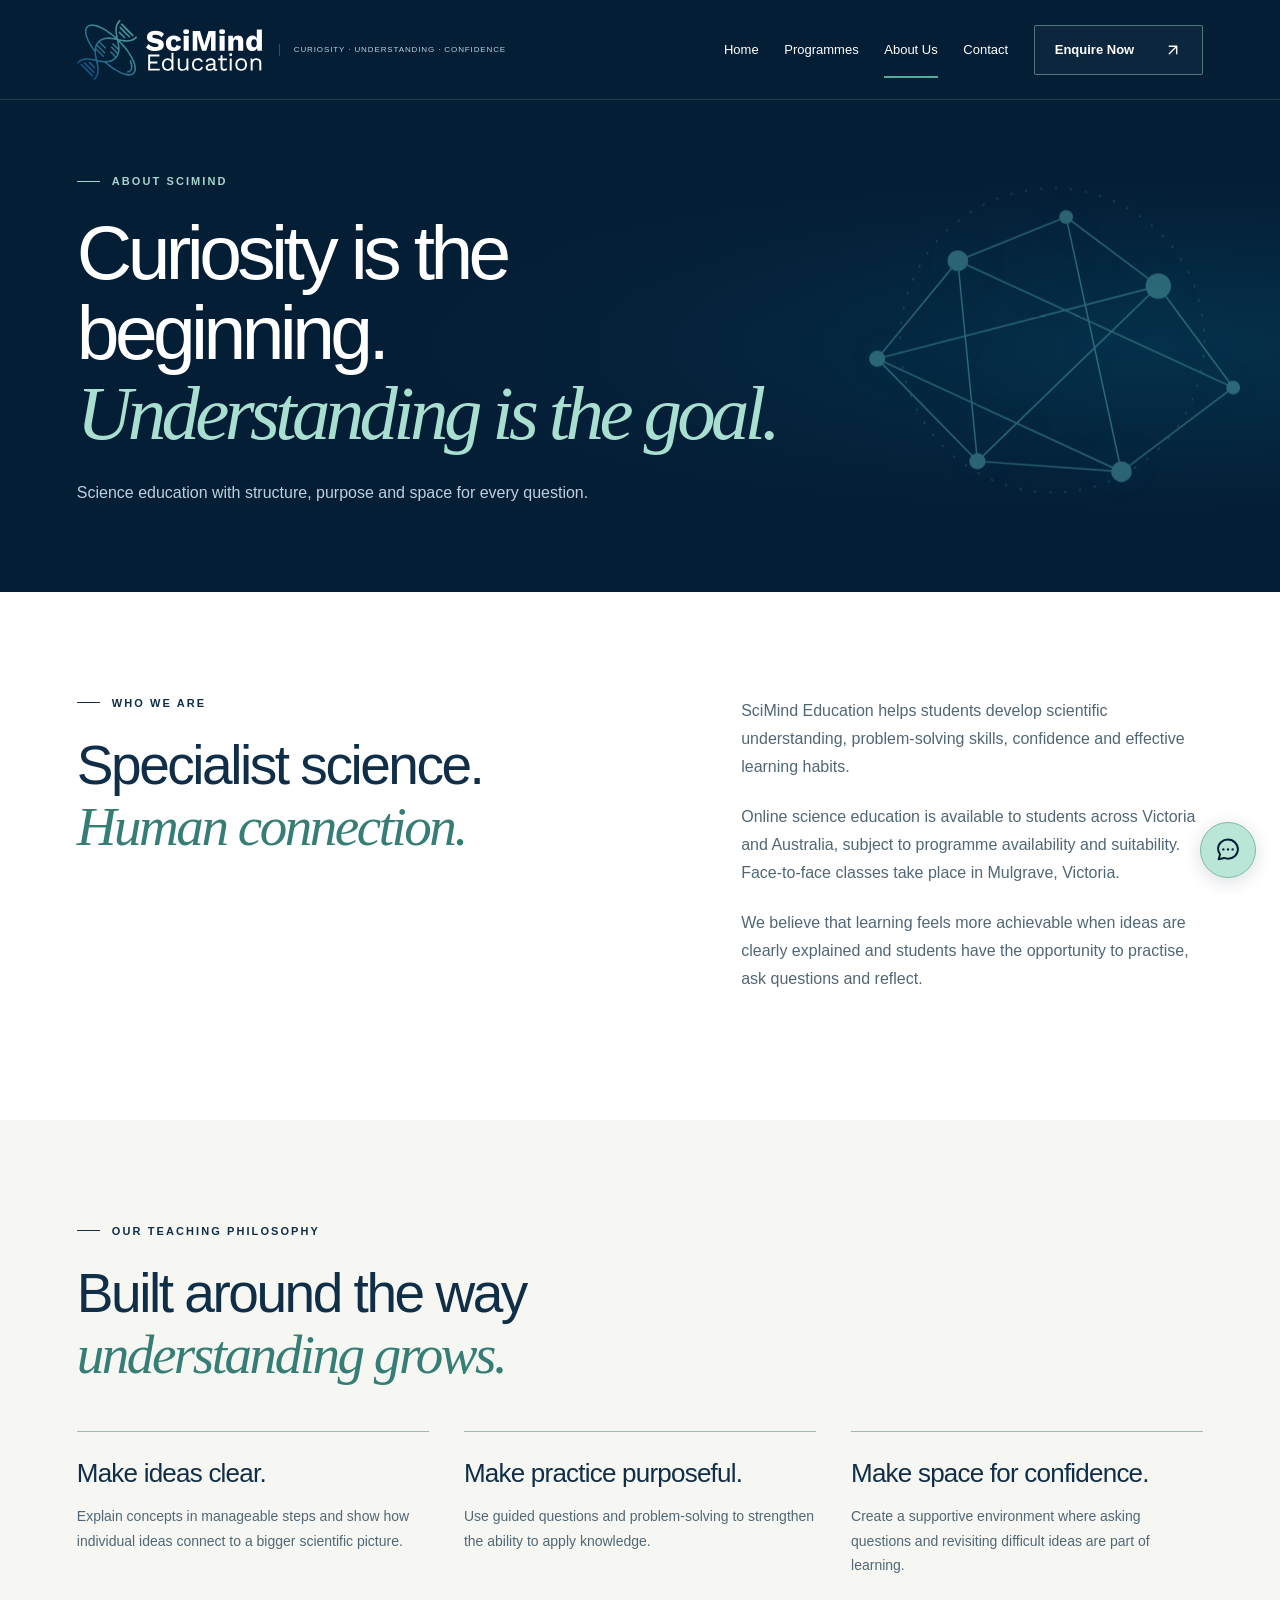
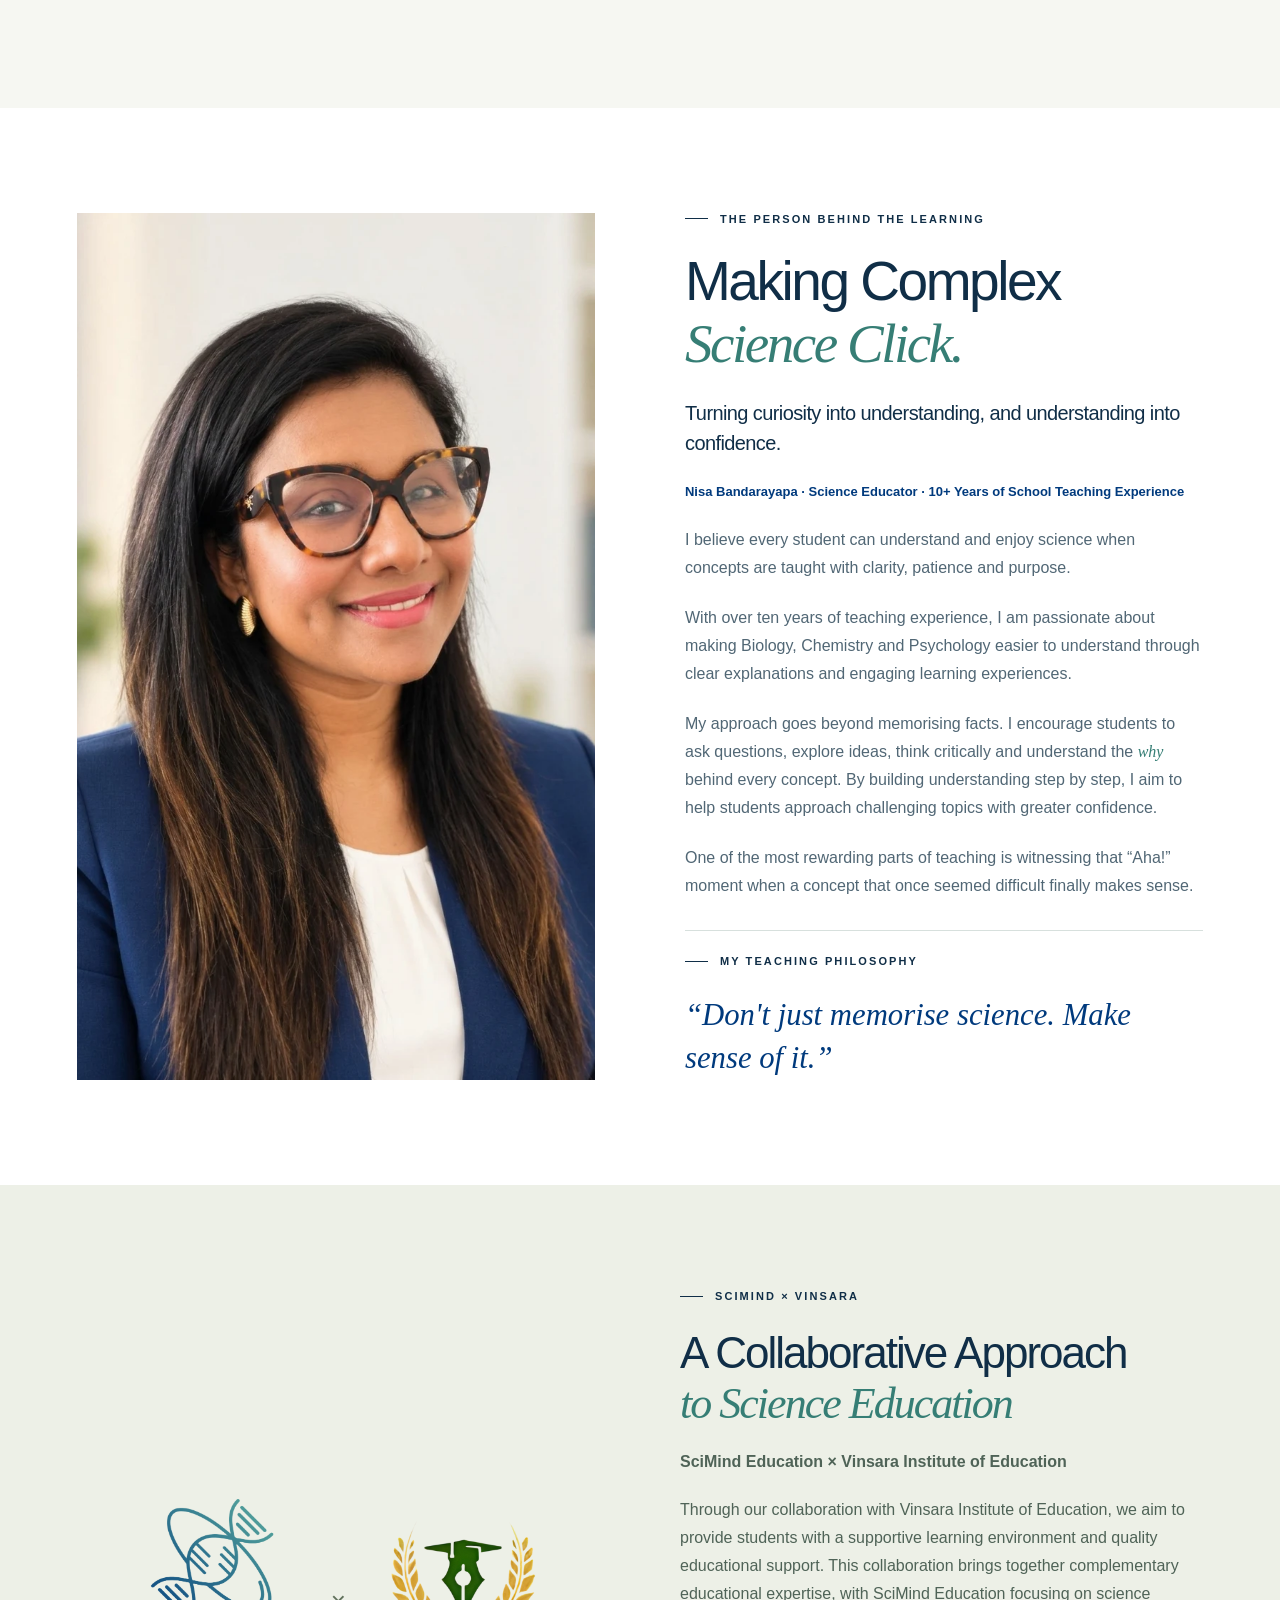
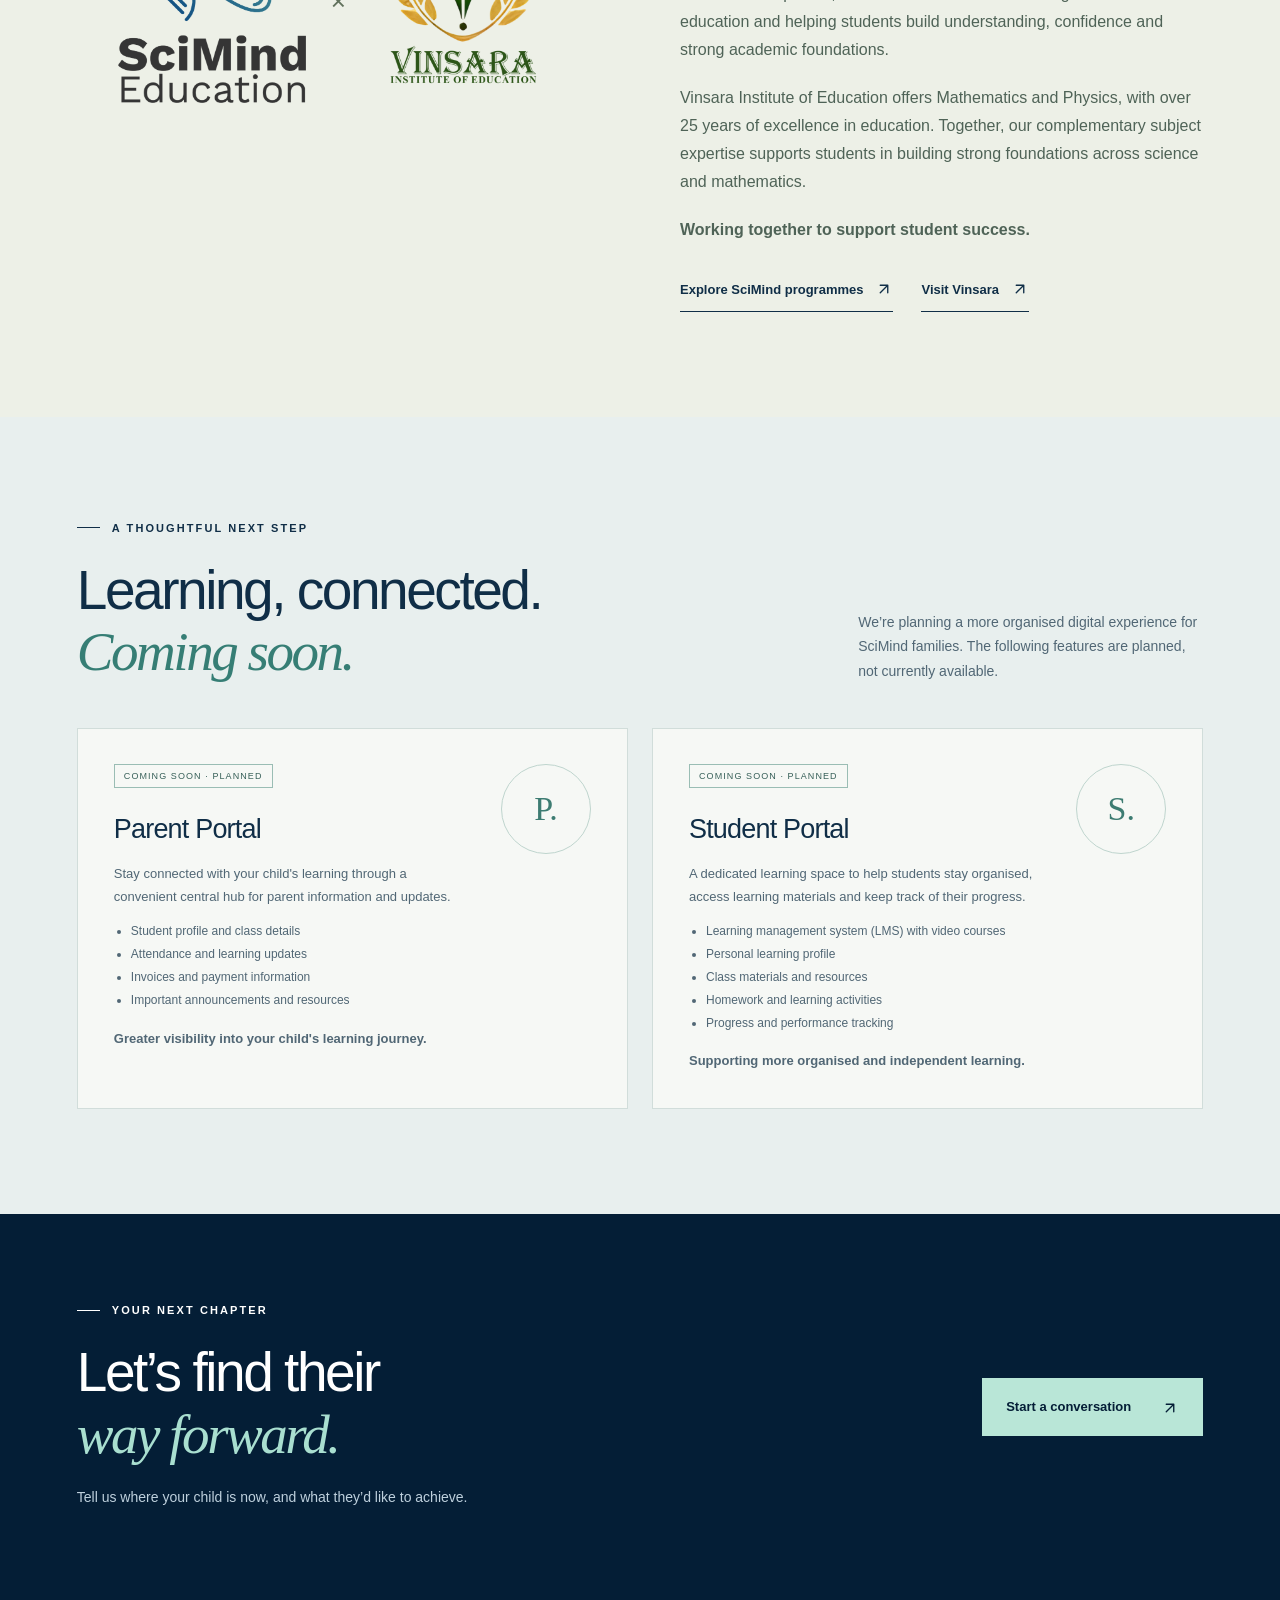
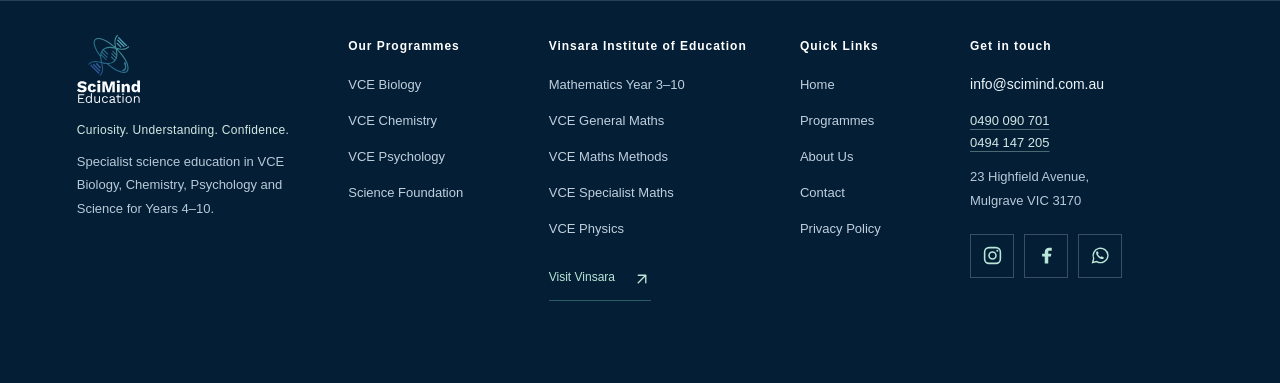
==== commit 202dd174: "Replace Unicode arrows with consistent SVG icons" ====
--- a/site/about.html
+++ b/site/about.html
@@ -79,7 +79,7 @@
 }
 </script>
 <link rel="stylesheet" href="assets/interior-heroes.css">
-</head><body><a class="skip" href="#main">Skip to content</a><header class="header"><div class="wrap nav"><a class="brand" href="index.html" aria-label="SciMind Education home"><img class="header-logo is-horizontal" src="assets/logo/scimind-header.svg" alt="SciMind Education" width="190" height="60"><span class="brand-tag">Curiosity · Understanding · Confidence</span></a><button class="menu-toggle" aria-expanded="false" aria-controls="navigation">Menu <span aria-hidden="true">☰</span></button><nav class="navlinks" id="navigation" aria-label="Main navigation"><a href="index.html">Home</a><a href="programmes.html">Programmes</a><a href="about.html" aria-current="page">About Us</a><a href="contact.html">Contact</a><a class="button outline" href="contact.html#enquiry">Enquire Now<span class="arrow" aria-hidden="true">↗</span></a></nav></div></header><main id="main" tabindex="-1"><section class="page-hero sm-interior-hero sm-interior-about"><div class="sm-hero-art" aria-hidden="true"><svg viewBox="0 0 460 400" aria-hidden="true" focusable="false"><g fill="none" stroke="currentColor" stroke-width="1.3"><path d="M80 211 150 126 244 88 324 148 389 236 292 309 167 300Z"/><path d="m150 126 17 174m77-212 48 221m32-161-157 152m-87-89 212 98M80 211l244-63M150 126l239 110"/><circle cx="232" cy="195" r="132" stroke-dasharray="2 11" opacity=".55"/></g><g fill="currentColor"><circle cx="80" cy="211" r="7"/><circle cx="150" cy="126" r="9"/><circle cx="244" cy="88" r="6"/><circle cx="324" cy="148" r="11"/><circle cx="389" cy="236" r="6"/><circle cx="292" cy="309" r="9"/><circle cx="167" cy="300" r="7"/></g></svg></div><div class="wrap sm-interior-content"><div class="eyebrow">About SciMind</div><h1>Curiosity is the beginning.<br><em>Understanding is the goal.</em></h1><p>Science education with structure, purpose and space for every question.</p></div></section><section class="section white"><div class="wrap intro"><div><div class="eyebrow">Who we are</div><h2>Specialist science.<br><em>Human connection.</em></h2></div><div><p>SciMind Education helps students develop scientific understanding, problem-solving skills, confidence and effective learning habits.</p><p>Online science education is available to students across Victoria and Australia, subject to programme availability and suitability. Face-to-face classes take place in Mulgrave, Victoria.</p><p>We believe that learning feels more achievable when ideas are clearly explained and students have the opportunity to practise, ask questions and reflect.</p></div></div></section><section class="section"><div class="wrap"><div class="eyebrow">Our teaching philosophy</div><h2>Built around the way<br><em>understanding grows.</em></h2><div class="principles"><article><h3>Make ideas clear.</h3><p>Explain concepts in manageable steps and show how individual ideas connect to a bigger scientific picture.</p></article><article><h3>Make practice purposeful.</h3><p>Use guided questions and problem-solving to strengthen the ability to apply knowledge.</p></article><article><h3>Make space for confidence.</h3><p>Create a supportive environment where asking questions and revisiting difficult ideas are part of learning.</p></article></div></div></section><section class="section white"><div class="wrap"><div class="teacher"><div class="teacher-visual nisa-portrait" role="img" aria-label="Placeholder for an approved portrait of Nisa"><span class="teacher-monogram" aria-hidden="true">N.</span><small>Portrait placeholder / Meet Nisa</small><img src="assets/images/nisa-portrait.webp" alt="Nisa Bandarayapa, Science Educator" width="1080" height="1920" loading="lazy" decoding="async" onload="this.parentElement.classList.add('portrait-loaded');this.parentElement.removeAttribute('role');this.parentElement.removeAttribute('aria-label')" onerror="this.hidden=true"></div><div class="teacher-copy">
+</head><body><a class="skip" href="#main">Skip to content</a><header class="header"><div class="wrap nav"><a class="brand" href="index.html" aria-label="SciMind Education home"><img class="header-logo is-horizontal" src="assets/logo/scimind-header.svg" alt="SciMind Education" width="190" height="60"><span class="brand-tag">Curiosity · Understanding · Confidence</span></a><button class="menu-toggle" aria-expanded="false" aria-controls="navigation">Menu <span aria-hidden="true">☰</span></button><nav class="navlinks" id="navigation" aria-label="Main navigation"><a href="index.html">Home</a><a href="programmes.html">Programmes</a><a href="about.html" aria-current="page">About Us</a><a href="contact.html">Contact</a><a class="button outline" href="contact.html#enquiry">Enquire Now<span class="arrow" aria-hidden="true"><svg class="arrow-icon" viewBox="0 0 24 24" fill="none" stroke="currentColor" stroke-width="1.8" stroke-linecap="round" stroke-linejoin="round" aria-hidden="true"><path d="M7 17L17 7M7 7h10v10"/></svg></span></a></nav></div></header><main id="main" tabindex="-1"><section class="page-hero sm-interior-hero sm-interior-about"><div class="sm-hero-art" aria-hidden="true"><svg viewBox="0 0 460 400" aria-hidden="true" focusable="false"><g fill="none" stroke="currentColor" stroke-width="1.3"><path d="M80 211 150 126 244 88 324 148 389 236 292 309 167 300Z"/><path d="m150 126 17 174m77-212 48 221m32-161-157 152m-87-89 212 98M80 211l244-63M150 126l239 110"/><circle cx="232" cy="195" r="132" stroke-dasharray="2 11" opacity=".55"/></g><g fill="currentColor"><circle cx="80" cy="211" r="7"/><circle cx="150" cy="126" r="9"/><circle cx="244" cy="88" r="6"/><circle cx="324" cy="148" r="11"/><circle cx="389" cy="236" r="6"/><circle cx="292" cy="309" r="9"/><circle cx="167" cy="300" r="7"/></g></svg></div><div class="wrap sm-interior-content"><div class="eyebrow">About SciMind</div><h1>Curiosity is the beginning.<br><em>Understanding is the goal.</em></h1><p>Science education with structure, purpose and space for every question.</p></div></section><section class="section white"><div class="wrap intro"><div><div class="eyebrow">Who we are</div><h2>Specialist science.<br><em>Human connection.</em></h2></div><div><p>SciMind Education helps students develop scientific understanding, problem-solving skills, confidence and effective learning habits.</p><p>Online science education is available to students across Victoria and Australia, subject to programme availability and suitability. Face-to-face classes take place in Mulgrave, Victoria.</p><p>We believe that learning feels more achievable when ideas are clearly explained and students have the opportunity to practise, ask questions and reflect.</p></div></div></section><section class="section"><div class="wrap"><div class="eyebrow">Our teaching philosophy</div><h2>Built around the way<br><em>understanding grows.</em></h2><div class="principles"><article><h3>Make ideas clear.</h3><p>Explain concepts in manageable steps and show how individual ideas connect to a bigger scientific picture.</p></article><article><h3>Make practice purposeful.</h3><p>Use guided questions and problem-solving to strengthen the ability to apply knowledge.</p></article><article><h3>Make space for confidence.</h3><p>Create a supportive environment where asking questions and revisiting difficult ideas are part of learning.</p></article></div></div></section><section class="section white"><div class="wrap"><div class="teacher"><div class="teacher-visual nisa-portrait" role="img" aria-label="Placeholder for an approved portrait of Nisa"><span class="teacher-monogram" aria-hidden="true">N.</span><small>Portrait placeholder / Meet Nisa</small><img src="assets/images/nisa-portrait.webp" alt="Nisa Bandarayapa, Science Educator" width="1080" height="1920" loading="lazy" decoding="async" onload="this.parentElement.classList.add('portrait-loaded');this.parentElement.removeAttribute('role');this.parentElement.removeAttribute('aria-label')" onerror="this.hidden=true"></div><div class="teacher-copy">
 <div class="eyebrow">The person behind the learning</div>
 <h2>Making Complex<br><em>Science Click.</em></h2>
 <h3 class="teacher-subtitle">Turning curiosity into understanding, and understanding into confidence.</h3>
@@ -101,8 +101,8 @@
 <p>Through our collaboration with Vinsara Institute of Education, we aim to provide students with a supportive learning environment and quality educational support. This collaboration brings together complementary educational expertise, with SciMind Education focusing on science education and helping students build understanding, confidence and strong academic foundations.</p>
 <p>Vinsara Institute of Education offers Mathematics and Physics, with over 25 years of excellence in education. Together, our complementary subject expertise supports students in building strong foundations across science and mathematics.</p>
 <p><strong>Working together to support student success.</strong></p>
-<div class="collab-links"><a class="text-link" href="programmes.html">Explore SciMind programmes <span aria-hidden="true">↗</span></a><a class="text-link" href="https://vinsara.com.au/index.html">Visit Vinsara <span aria-hidden="true">↗</span></a></div>
-</div></div></section><section class="section portals"><div class="wrap"><div class="section-head"><div><div class="eyebrow">A thoughtful next step</div><h2>Learning, connected.<br><em>Coming soon.</em></h2></div><p>We’re planning a more organised digital experience for SciMind families. The following features are planned, not currently available.</p></div><div class="portal-grid"><article class="portal-card"><div><span class="pill">Coming soon · Planned</span><h3>Parent Portal</h3><p>Stay connected with your child's learning through a convenient central hub for parent information and updates.</p><ul><li>Student profile and class details</li><li>Attendance and learning updates</li><li>Invoices and payment information</li><li>Important announcements and resources</li></ul><p><strong>Greater visibility into your child's learning journey.</strong></p></div><div class="portal-icon" aria-hidden="true">P.</div></article><article class="portal-card"><div><span class="pill">Coming soon · Planned</span><h3>Student Portal</h3><p>A dedicated learning space to help students stay organised, access learning materials and keep track of their progress.</p><ul><li>Learning management system (LMS) with video courses</li><li>Personal learning profile</li><li>Class materials and resources</li><li>Homework and learning activities</li><li>Progress and performance tracking</li></ul><p><strong>Supporting more organised and independent learning.</strong></p></div><div class="portal-icon" aria-hidden="true">S.</div></article></div></div></section><section class="cta"><div class="wrap"><div><div class="eyebrow">Your next chapter</div><h2>Let’s find their<br><em>way forward.</em></h2><p>Tell us where your child is now, and what they’d like to achieve.</p></div><a class="button primary" href="contact.html#enquiry">Start a conversation<span class="arrow" aria-hidden="true">↗</span></a></div></section></main><a class="floating-enquiry button primary" href="contact.html#enquiry">Contact for more details <span aria-hidden="true">↗</span></a><footer class="footer site-footer">
+<div class="collab-links"><a class="text-link" href="programmes.html">Explore SciMind programmes <span aria-hidden="true"><svg class="arrow-icon" viewBox="0 0 24 24" fill="none" stroke="currentColor" stroke-width="1.8" stroke-linecap="round" stroke-linejoin="round" aria-hidden="true"><path d="M7 17L17 7M7 7h10v10"/></svg></span></a><a class="text-link" href="https://vinsara.com.au/index.html">Visit Vinsara <span aria-hidden="true"><svg class="arrow-icon" viewBox="0 0 24 24" fill="none" stroke="currentColor" stroke-width="1.8" stroke-linecap="round" stroke-linejoin="round" aria-hidden="true"><path d="M7 17L17 7M7 7h10v10"/></svg></span></a></div>
+</div></div></section><section class="section portals"><div class="wrap"><div class="section-head"><div><div class="eyebrow">A thoughtful next step</div><h2>Learning, connected.<br><em>Coming soon.</em></h2></div><p>We’re planning a more organised digital experience for SciMind families. The following features are planned, not currently available.</p></div><div class="portal-grid"><article class="portal-card"><div><span class="pill">Coming soon · Planned</span><h3>Parent Portal</h3><p>Stay connected with your child's learning through a convenient central hub for parent information and updates.</p><ul><li>Student profile and class details</li><li>Attendance and learning updates</li><li>Invoices and payment information</li><li>Important announcements and resources</li></ul><p><strong>Greater visibility into your child's learning journey.</strong></p></div><div class="portal-icon" aria-hidden="true">P.</div></article><article class="portal-card"><div><span class="pill">Coming soon · Planned</span><h3>Student Portal</h3><p>A dedicated learning space to help students stay organised, access learning materials and keep track of their progress.</p><ul><li>Learning management system (LMS) with video courses</li><li>Personal learning profile</li><li>Class materials and resources</li><li>Homework and learning activities</li><li>Progress and performance tracking</li></ul><p><strong>Supporting more organised and independent learning.</strong></p></div><div class="portal-icon" aria-hidden="true">S.</div></article></div></div></section><section class="cta"><div class="wrap"><div><div class="eyebrow">Your next chapter</div><h2>Let’s find their<br><em>way forward.</em></h2><p>Tell us where your child is now, and what they’d like to achieve.</p></div><a class="button primary" href="contact.html#enquiry">Start a conversation<span class="arrow" aria-hidden="true"><svg class="arrow-icon" viewBox="0 0 24 24" fill="none" stroke="currentColor" stroke-width="1.8" stroke-linecap="round" stroke-linejoin="round" aria-hidden="true"><path d="M7 17L17 7M7 7h10v10"/></svg></span></a></div></section></main><a class="floating-enquiry button primary" href="contact.html#enquiry">Contact for more details <span aria-hidden="true"><svg class="arrow-icon" viewBox="0 0 24 24" fill="none" stroke="currentColor" stroke-width="1.8" stroke-linecap="round" stroke-linejoin="round" aria-hidden="true"><path d="M7 17L17 7M7 7h10v10"/></svg></span></a><footer class="footer site-footer">
   <div class="wrap">
     <div class="sf-columns">
       <div class="sf-brand">
@@ -127,7 +127,7 @@
             target="_blank"
             rel="noopener noreferrer"
             aria-label="Visit Vinsara website (opens in a new tab)">
-            Visit Vinsara <span aria-hidden="true">↗</span>
+            Visit Vinsara <span aria-hidden="true"><svg class="arrow-icon" viewBox="0 0 24 24" fill="none" stroke="currentColor" stroke-width="1.8" stroke-linecap="round" stroke-linejoin="round" aria-hidden="true"><path d="M7 17L17 7M7 7h10v10"/></svg></span>
           </a>
         </div>
       <nav class="sf-nav" aria-label="Footer quick links">
--- a/site/assets/styles.css
+++ b/site/assets/styles.css
@@ -164,4 +164,28 @@
   ::view-transition-new(root) {
     animation: none;
   }
+}
+
+/* Consistent arrow icons across all browsers */
+.arrow-icon {
+  display: inline-block;
+  width: 18px;
+  height: 18px;
+  flex: 0 0 18px;
+  vertical-align: middle;
+  fill: none;
+  stroke: currentColor;
+  stroke-width: 1.8;
+  stroke-linecap: round;
+  stroke-linejoin: round;
+}
+.arrow-icon.arrow-small {
+  width: 11px;
+  height: 11px;
+  flex-basis: 11px;
+}
+.arrow-icon.arrow-control {
+  width: 20px;
+  height: 20px;
+  flex-basis: 20px;
 }
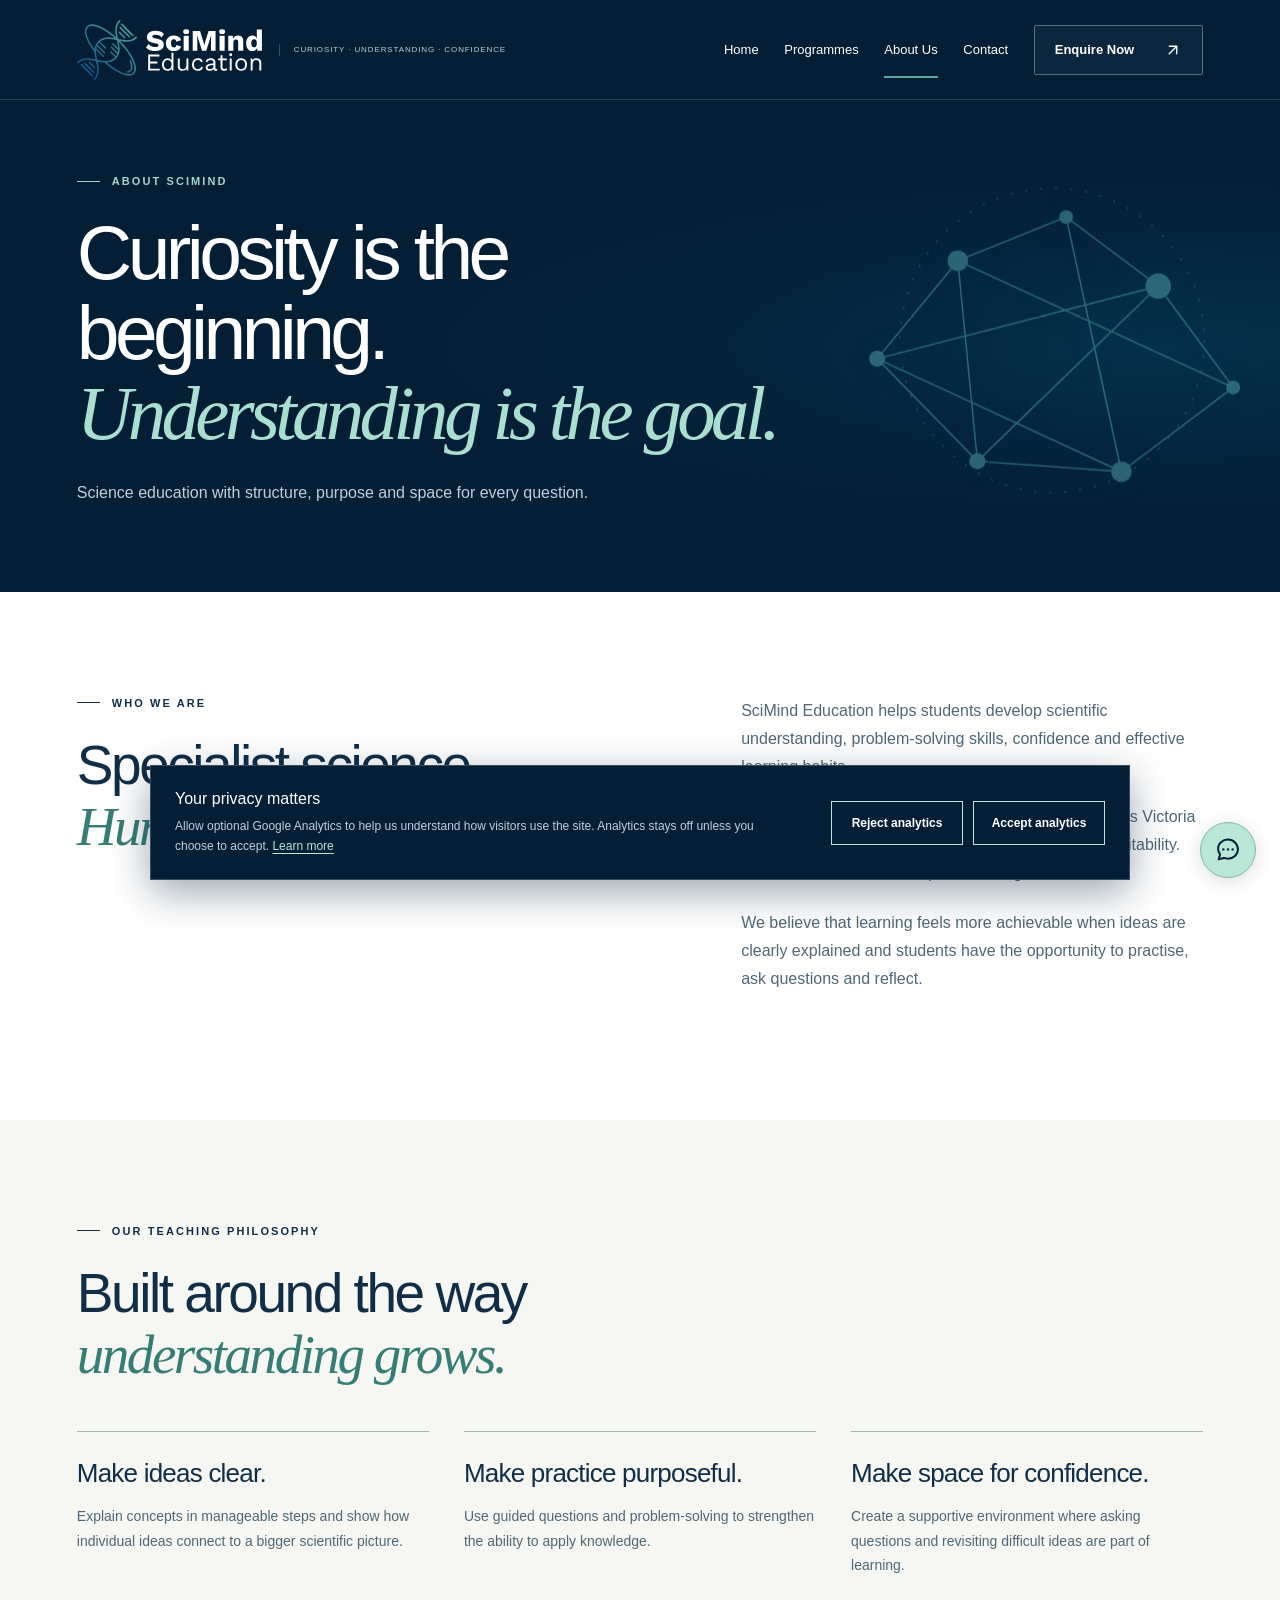
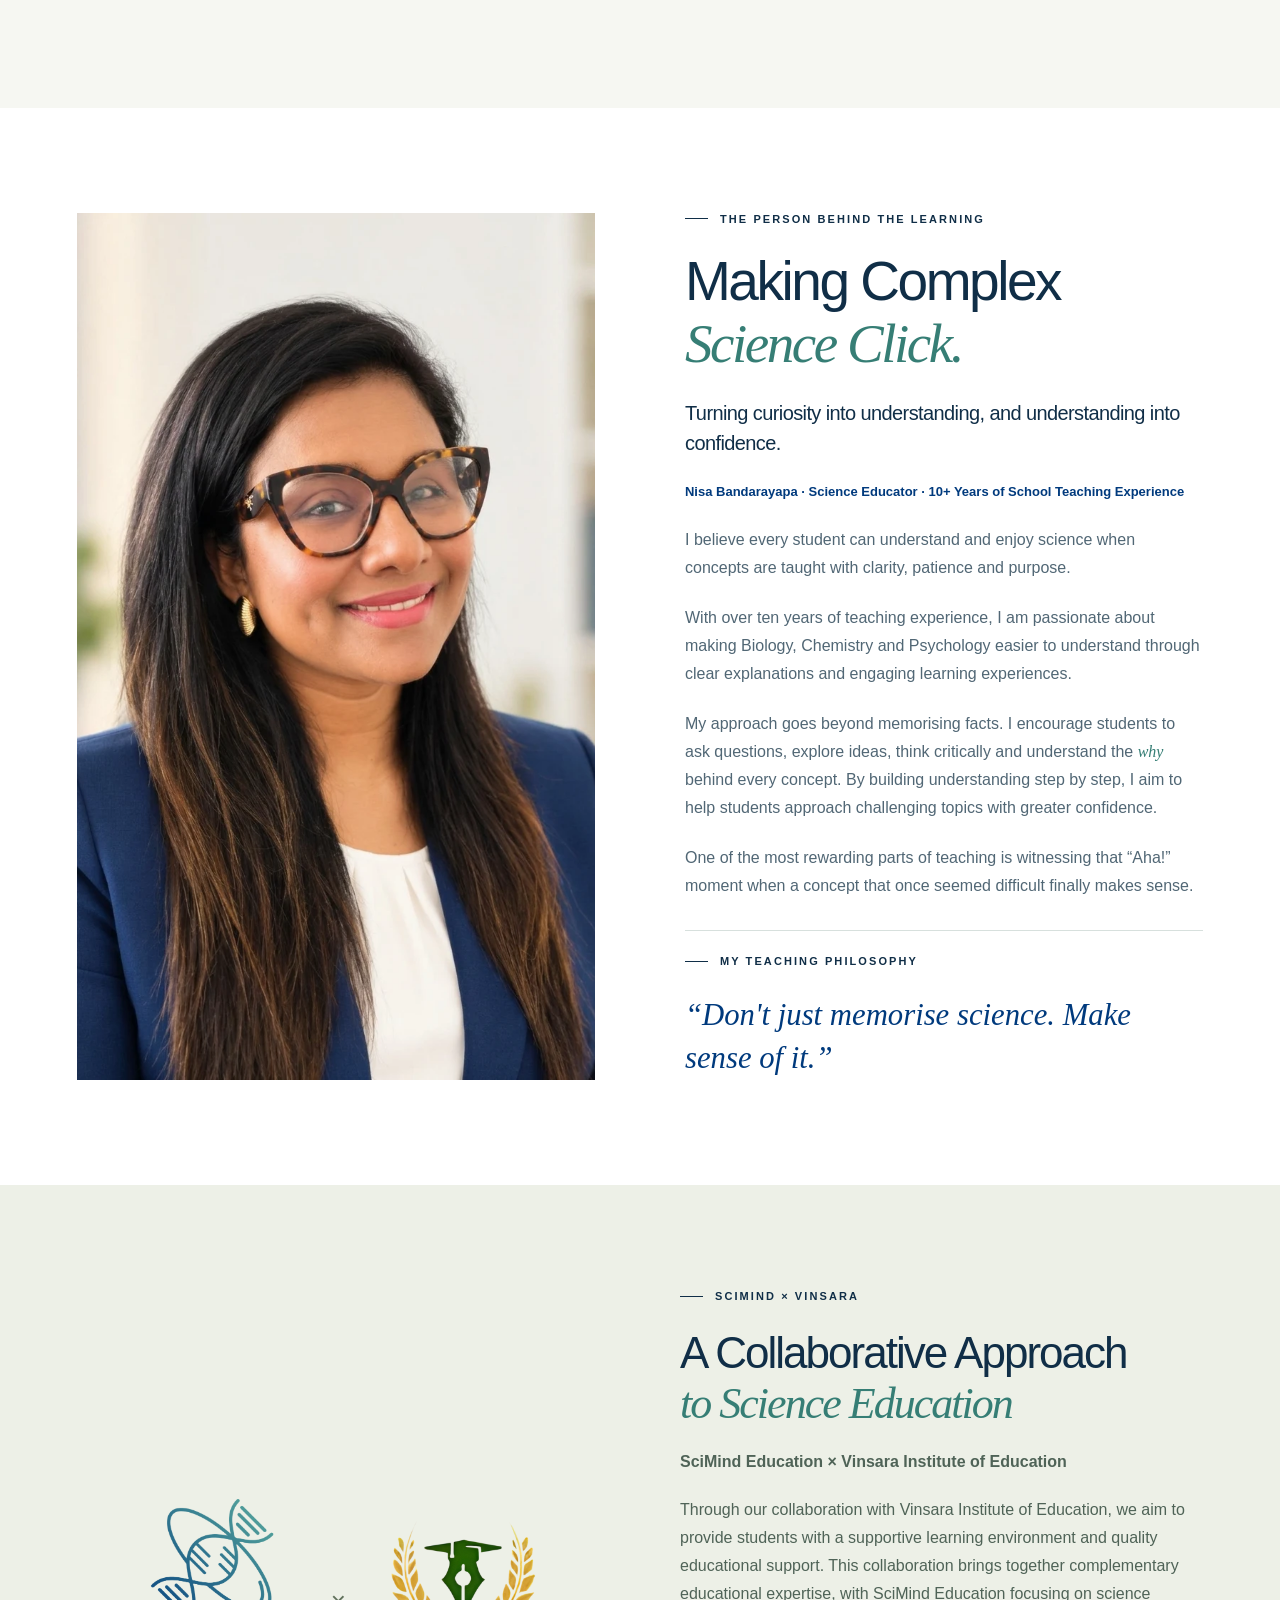
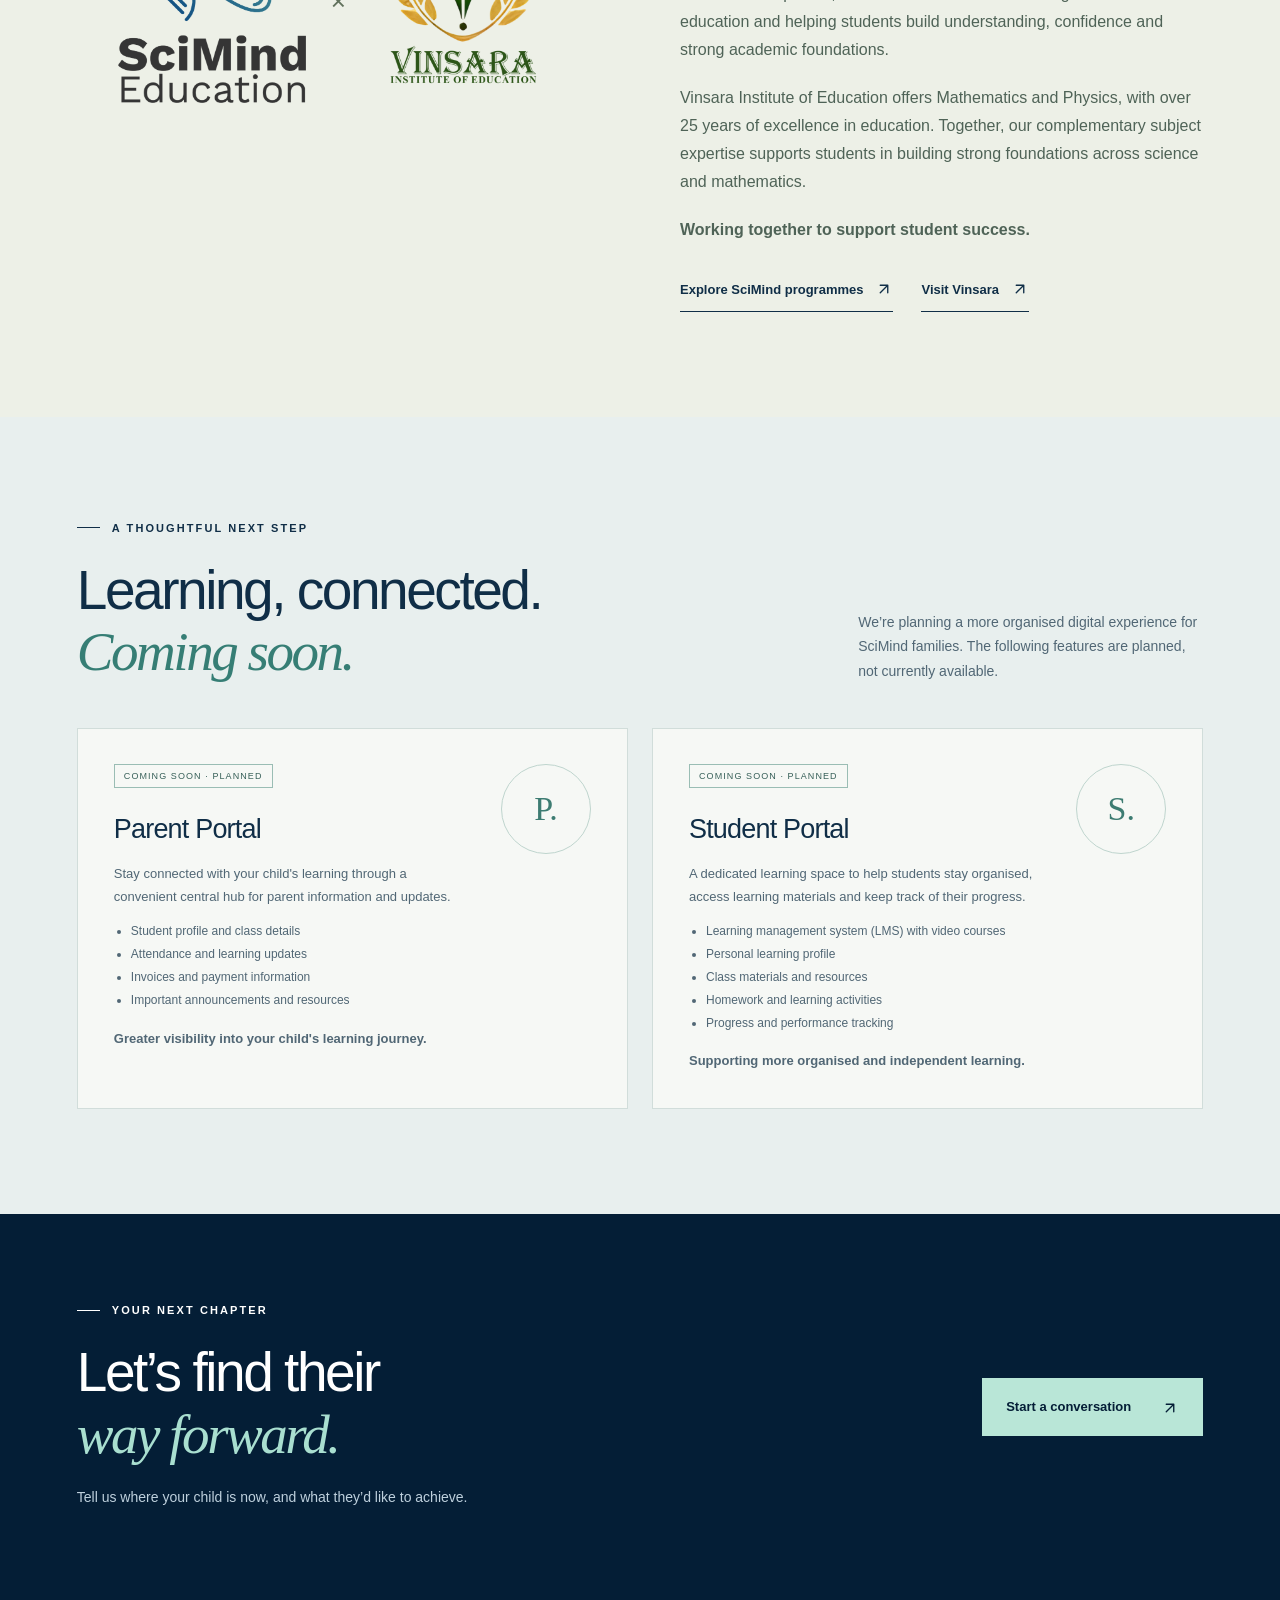
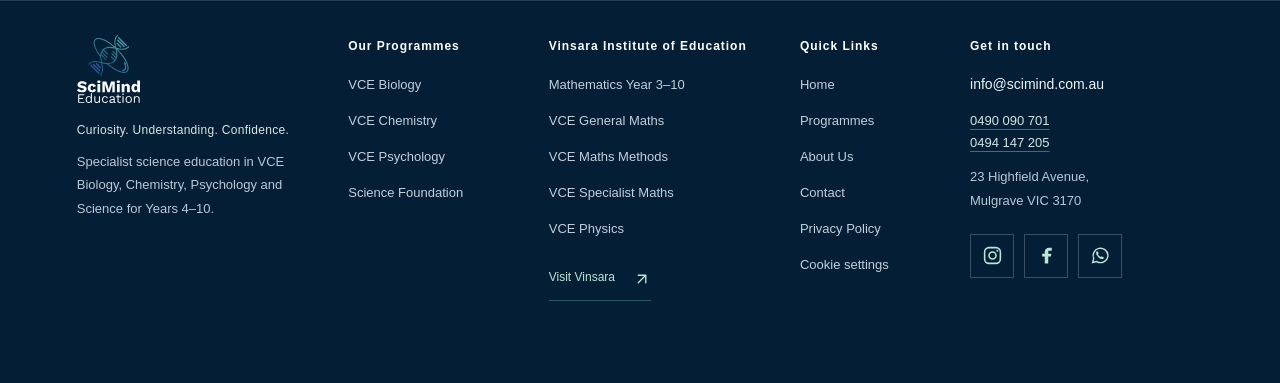
==== commit 3c698baa: "Add GA4 analytics and privacy consent" ====
--- a/site/about.html
+++ b/site/about.html
@@ -1,4 +1,4 @@
-<!doctype html><html lang="en-AU"><head><meta charset="utf-8"><meta name="viewport" content="width=device-width,initial-scale=1"><meta name="robots" content="index,follow"><meta name="theme-color" content="#041e36"><title>About SciMind Education | Our Teaching Approach</title><meta name="description" content="Discover SciMind Education’s approach to science learning. Meet Nisa and explore how we build understanding, confidence and academic progress."><meta property="og:title" content="About SciMind Education | Our Teaching Approach"><meta property="og:description" content="Discover SciMind Education’s approach to science learning. Meet Nisa and explore how we build understanding, confidence and academic progress."><meta property="og:type" content="website"><meta property="og:locale" content="en_AU"><meta name="twitter:card" content="summary_large_image"><link rel="icon" type="image/svg+xml" href="assets/logo/icon.svg"><link rel="stylesheet" href="assets/styles.css"><link rel="stylesheet" href="assets/header.css"><link rel="stylesheet" href="assets/enquiry-forms.css"><script src="assets/enquiry-config.js" defer></script><script src="assets/enquiry-client.js" defer></script><script src="assets/site.js" defer></script><noscript><style>@media(max-width:760px){.nav{height:auto;flex-wrap:wrap;padding-top:10px}.navlinks{display:flex;position:static;padding:10px 0 20px;flex-direction:row;flex-wrap:wrap}.menu-toggle{display:none}}</style></noscript><style>
+<!doctype html><html lang="en-AU"><head><meta charset="utf-8"><meta name="viewport" content="width=device-width,initial-scale=1"><meta name="robots" content="index,follow"><meta name="theme-color" content="#041e36"><title>About SciMind Education | Our Teaching Approach</title><meta name="description" content="Discover SciMind Education’s approach to science learning. Meet Nisa and explore how we build understanding, confidence and academic progress."><meta property="og:title" content="About SciMind Education | Our Teaching Approach"><meta property="og:description" content="Discover SciMind Education’s approach to science learning. Meet Nisa and explore how we build understanding, confidence and academic progress."><meta property="og:type" content="website"><meta property="og:locale" content="en_AU"><meta name="twitter:card" content="summary_large_image"><link rel="icon" type="image/svg+xml" href="assets/logo/icon.svg"><link rel="stylesheet" href="assets/styles.css"><link rel="stylesheet" href="assets/header.css"><link rel="stylesheet" href="assets/enquiry-forms.css"><script src="assets/enquiry-config.js" defer></script><script src="assets/enquiry-client.js" defer></script><script src="assets/analytics-consent.js" defer></script><script src="assets/site.js" defer></script><noscript><style>@media(max-width:760px){.nav{height:auto;flex-wrap:wrap;padding-top:10px}.navlinks{display:flex;position:static;padding:10px 0 20px;flex-direction:row;flex-wrap:wrap}.menu-toggle{display:none}}</style></noscript><style>
 /* Focused About-page refinements; shared site styles remain unchanged. */
 .teacher-copy .teacher-subtitle{font-size:20px;line-height:1.5;margin-top:24px;color:var(--ink,#102e47)}
 .teacher-copy .teacher-credentials{font-size:13px;line-height:1.8;color:var(--navy,#003a7d);font-weight:600}
@@ -79,6 +79,7 @@
 }
 </script>
 <link rel="stylesheet" href="assets/interior-heroes.css">
+<link rel="stylesheet" href="assets/analytics-consent.css">
 </head><body><a class="skip" href="#main">Skip to content</a><header class="header"><div class="wrap nav"><a class="brand" href="index.html" aria-label="SciMind Education home"><img class="header-logo is-horizontal" src="assets/logo/scimind-header.svg" alt="SciMind Education" width="190" height="60"><span class="brand-tag">Curiosity · Understanding · Confidence</span></a><button class="menu-toggle" aria-expanded="false" aria-controls="navigation">Menu <span aria-hidden="true">☰</span></button><nav class="navlinks" id="navigation" aria-label="Main navigation"><a href="index.html">Home</a><a href="programmes.html">Programmes</a><a href="about.html" aria-current="page">About Us</a><a href="contact.html">Contact</a><a class="button outline" href="contact.html#enquiry">Enquire Now<span class="arrow" aria-hidden="true"><svg class="arrow-icon" viewBox="0 0 24 24" fill="none" stroke="currentColor" stroke-width="1.8" stroke-linecap="round" stroke-linejoin="round" aria-hidden="true"><path d="M7 17L17 7M7 7h10v10"/></svg></span></a></nav></div></header><main id="main" tabindex="-1"><section class="page-hero sm-interior-hero sm-interior-about"><div class="sm-hero-art" aria-hidden="true"><svg viewBox="0 0 460 400" aria-hidden="true" focusable="false"><g fill="none" stroke="currentColor" stroke-width="1.3"><path d="M80 211 150 126 244 88 324 148 389 236 292 309 167 300Z"/><path d="m150 126 17 174m77-212 48 221m32-161-157 152m-87-89 212 98M80 211l244-63M150 126l239 110"/><circle cx="232" cy="195" r="132" stroke-dasharray="2 11" opacity=".55"/></g><g fill="currentColor"><circle cx="80" cy="211" r="7"/><circle cx="150" cy="126" r="9"/><circle cx="244" cy="88" r="6"/><circle cx="324" cy="148" r="11"/><circle cx="389" cy="236" r="6"/><circle cx="292" cy="309" r="9"/><circle cx="167" cy="300" r="7"/></g></svg></div><div class="wrap sm-interior-content"><div class="eyebrow">About SciMind</div><h1>Curiosity is the beginning.<br><em>Understanding is the goal.</em></h1><p>Science education with structure, purpose and space for every question.</p></div></section><section class="section white"><div class="wrap intro"><div><div class="eyebrow">Who we are</div><h2>Specialist science.<br><em>Human connection.</em></h2></div><div><p>SciMind Education helps students develop scientific understanding, problem-solving skills, confidence and effective learning habits.</p><p>Online science education is available to students across Victoria and Australia, subject to programme availability and suitability. Face-to-face classes take place in Mulgrave, Victoria.</p><p>We believe that learning feels more achievable when ideas are clearly explained and students have the opportunity to practise, ask questions and reflect.</p></div></div></section><section class="section"><div class="wrap"><div class="eyebrow">Our teaching philosophy</div><h2>Built around the way<br><em>understanding grows.</em></h2><div class="principles"><article><h3>Make ideas clear.</h3><p>Explain concepts in manageable steps and show how individual ideas connect to a bigger scientific picture.</p></article><article><h3>Make practice purposeful.</h3><p>Use guided questions and problem-solving to strengthen the ability to apply knowledge.</p></article><article><h3>Make space for confidence.</h3><p>Create a supportive environment where asking questions and revisiting difficult ideas are part of learning.</p></article></div></div></section><section class="section white"><div class="wrap"><div class="teacher"><div class="teacher-visual nisa-portrait" role="img" aria-label="Placeholder for an approved portrait of Nisa"><span class="teacher-monogram" aria-hidden="true">N.</span><small>Portrait placeholder / Meet Nisa</small><img src="assets/images/nisa-portrait.webp" alt="Nisa Bandarayapa, Science Educator" width="1080" height="1920" loading="lazy" decoding="async" onload="this.parentElement.classList.add('portrait-loaded');this.parentElement.removeAttribute('role');this.parentElement.removeAttribute('aria-label')" onerror="this.hidden=true"></div><div class="teacher-copy">
 <div class="eyebrow">The person behind the learning</div>
 <h2>Making Complex<br><em>Science Click.</em></h2>
--- a/site/assets/analytics-consent.css
+++ b/site/assets/analytics-consent.css
@@ -0,0 +1,119 @@
+.sm-analytics-banner {
+  position: fixed;
+  z-index: 1001;
+  right: max(20px, env(safe-area-inset-right, 0px));
+  bottom: max(20px, env(safe-area-inset-bottom, 0px));
+  left: max(20px, env(safe-area-inset-left, 0px));
+  display: flex;
+  align-items: center;
+  justify-content: space-between;
+  gap: 28px;
+  max-width: 980px;
+  margin-inline: auto;
+  padding: 22px 24px;
+  border: 1px solid #ffffff35;
+  background: #041e36;
+  box-shadow: 0 12px 40px #041e3666;
+  color: #fff;
+}
+
+.sm-analytics-banner[hidden] {
+  display: none;
+}
+
+.sm-analytics-content {
+  max-width: 590px;
+}
+
+.sm-analytics-banner h2 {
+  margin: 0 0 7px;
+  color: #fff;
+  font-size: 16px;
+  line-height: 1.4;
+  letter-spacing: 0;
+}
+
+.sm-analytics-banner p {
+  margin: 0;
+  color: #c0d0dd;
+  font-size: 12px;
+  line-height: 1.65;
+}
+
+.sm-analytics-banner a {
+  color: #b9e6d7;
+  text-decoration: underline;
+  text-underline-offset: 3px;
+}
+
+.sm-analytics-status:not([hidden]) {
+  margin-top: 8px;
+  color: #ffd7a3;
+}
+
+.sm-analytics-actions {
+  display: grid;
+  flex: 0 0 auto;
+  grid-template-columns: repeat(2, minmax(132px, 1fr));
+  gap: 10px;
+  width: max-content;
+}
+
+.sm-analytics-choice {
+  min-height: 44px;
+  padding: 10px 14px;
+  border: 1px solid #b9e6d7;
+  border-radius: 0;
+  background: transparent;
+  color: #fff;
+  font: inherit;
+  font-size: 12px;
+  font-weight: 600;
+}
+
+.sm-analytics-choice:hover {
+  background: #0b81a2;
+}
+
+.sm-analytics-choice:focus-visible,
+.sm-cookie-settings:focus-visible {
+  outline: 3px solid #b9e6d7;
+  outline-offset: 3px;
+}
+
+.site-footer .sf-nav .sm-cookie-settings {
+  display: inline-flex;
+  align-items: center;
+  min-height: 36px;
+  padding: 6px 0;
+  border: 0;
+  background: transparent;
+  color: inherit;
+  font: inherit;
+  font-size: 13px;
+  line-height: 1.65;
+  text-align: left;
+  cursor: pointer;
+}
+
+.site-footer .sf-nav .sm-cookie-settings:hover {
+  color: #fff;
+}
+
+@media (max-width: 640px) {
+  .sm-analytics-banner {
+    align-items: stretch;
+    flex-direction: column;
+    gap: 14px;
+    padding: 18px;
+  }
+
+  .sm-analytics-actions {
+    width: 100%;
+    grid-template-columns: 1fr 1fr;
+  }
+
+  .sm-analytics-choice {
+    padding-inline: 8px;
+  }
+}
